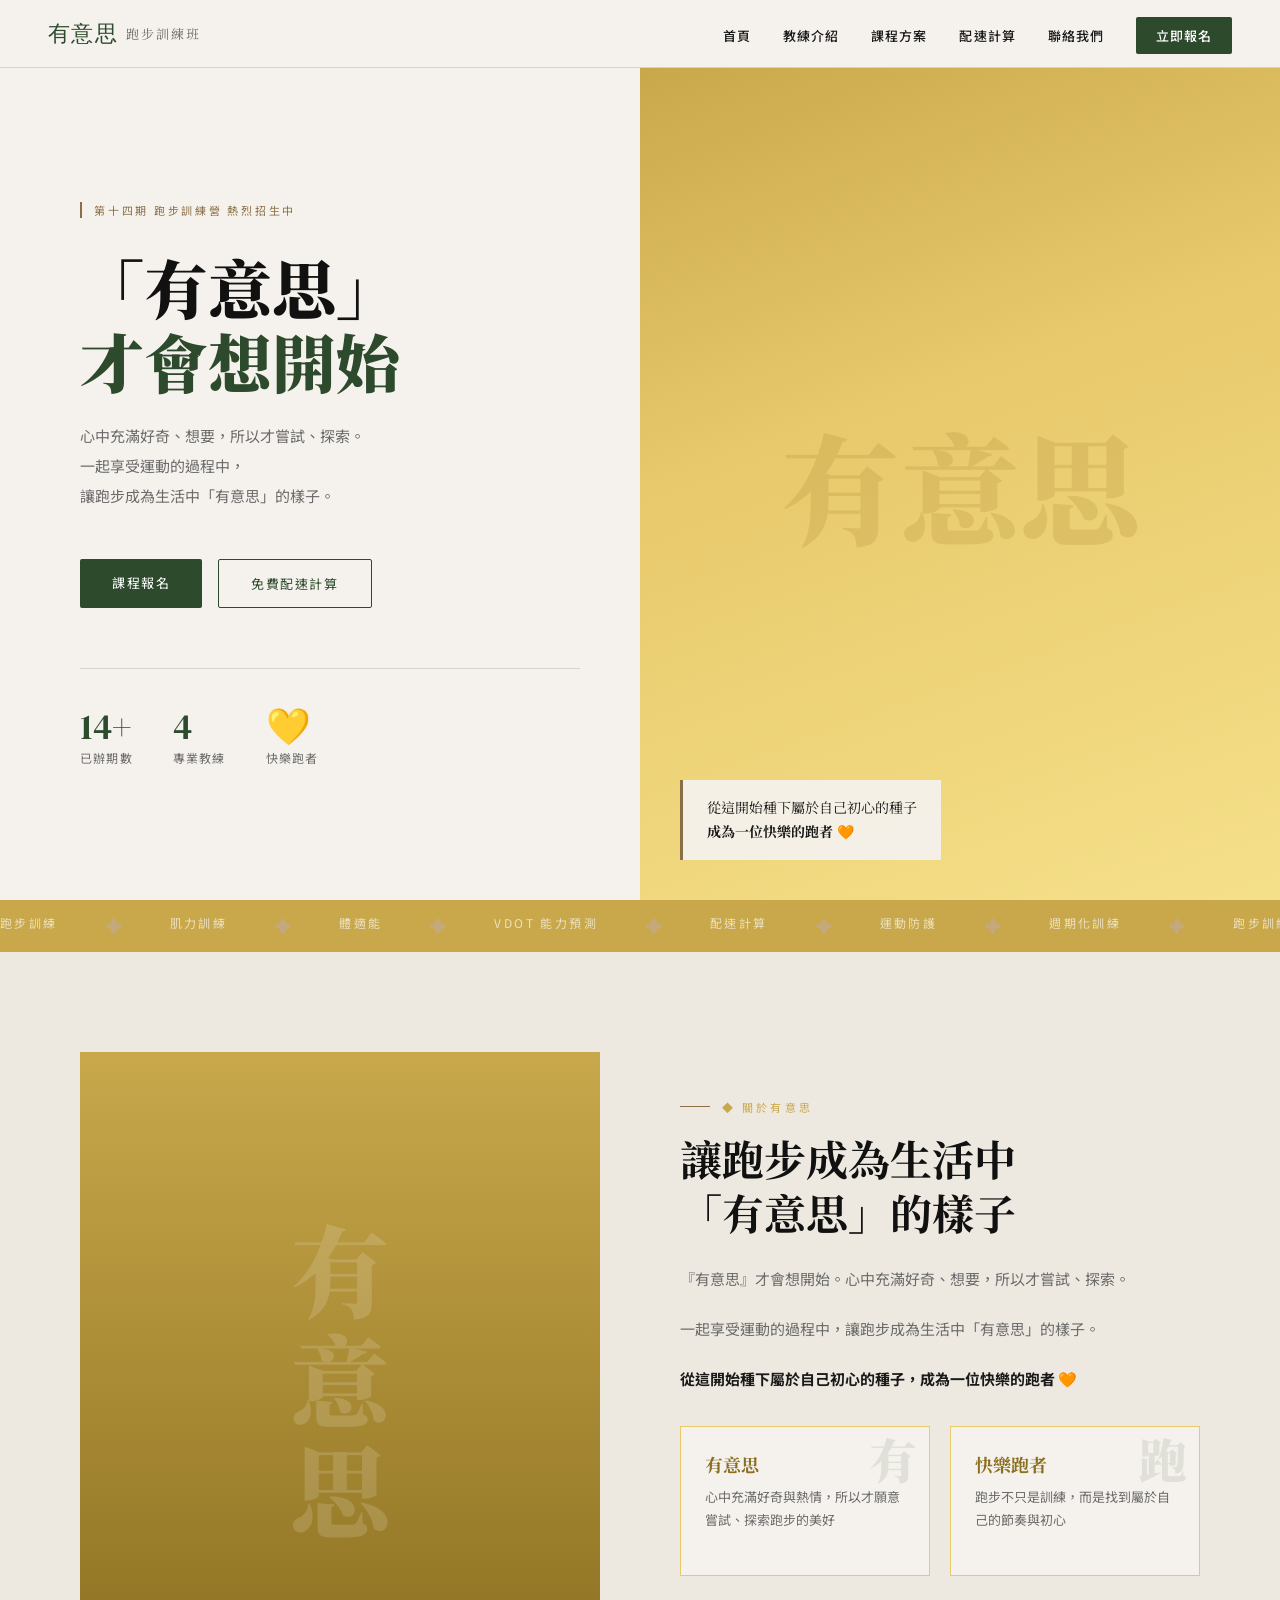
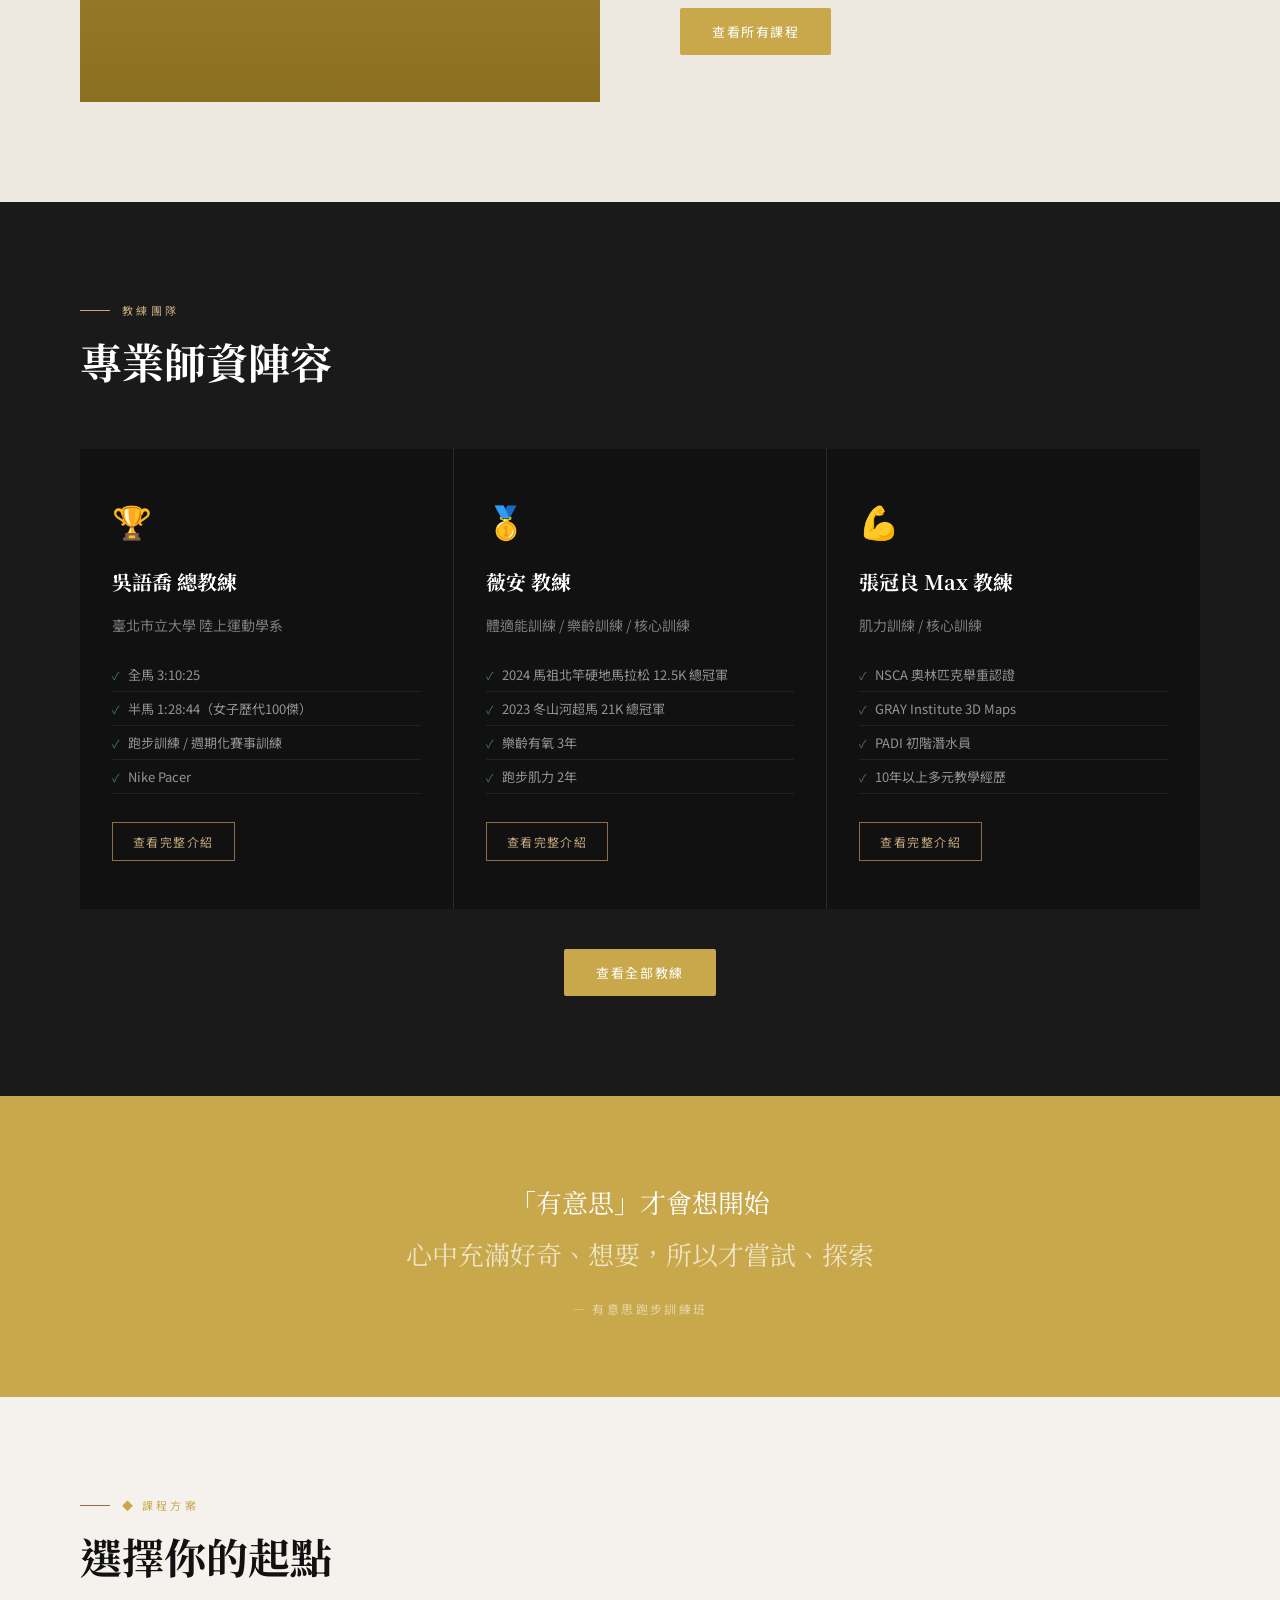
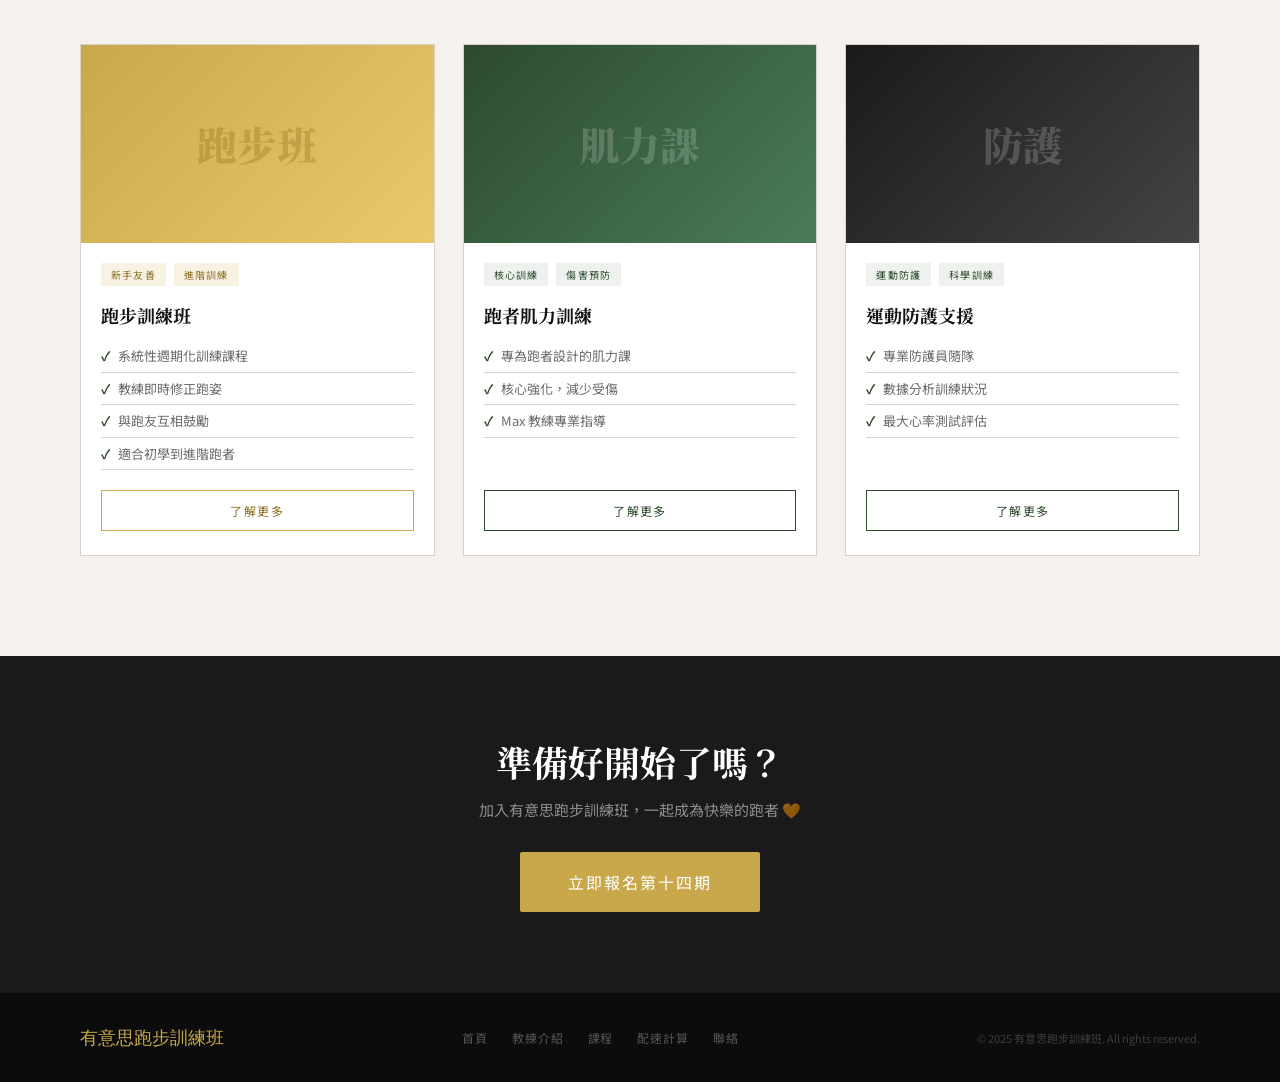
==== index.html @ 57fcccdc "Add files via upload" ====
<!DOCTYPE html>
<html lang="zh-TW">
<head>
<meta charset="UTF-8">
<meta name="viewport" content="width=device-width, initial-scale=1.0">
<title>首頁 - 有意思跑步訓練班</title>
<link rel="stylesheet" href="css/style.css">
<link href="https://fonts.googleapis.com/css2?family=Noto+Serif+TC:wght@400;700;900&family=Noto+Sans+TC:wght@300;400;500;700&family=DM+Serif+Display&display=swap" rel="stylesheet">
</head>
<body>

<nav id="navbar">
  <a href="index.html" class="nav-logo">有意思 <span>跑步訓練班</span></a>
  <button class="hamburger" id="hamburger">&#9776;</button>
  <ul class="nav-links" id="nav-links">
    <li><a href="index.html">首頁</a></li>
    <li><a href="coaches.html">教練介紹</a></li>
    <li><a href="courses.html">課程方案</a></li>
    <li><a href="calculator.html">配速計算</a></li>
    <li><a href="contact.html">聯絡我們</a></li>
    <li><a href="courses.html" class="nav-cta">立即報名</a></li>
  </ul>
</nav>

<!-- HERO -->
<section class="hero">
  <div class="hero-left">
    <div class="hero-tag">第十四期 跑步訓練營 熱烈招生中</div>
    <h1 class="hero-title">「有意思」<br><em>才會想開始</em></h1>
    <p class="hero-sub">
      心中充滿好奇、想要，所以才嘗試、探索。<br>
      一起享受運動的過程中，<br>
      讓跑步成為生活中「有意思」的樣子。
    </p>
    <div class="hero-btns">
      <a href="courses.html" class="btn-primary">課程報名</a>
      <a href="calculator.html" class="btn-secondary">免費配速計算</a>
    </div>
    <div class="hero-stats">
      <div class="stat">
        <div class="stat-num">14+</div>
        <div class="stat-label">已辦期數</div>
      </div>
      <div class="stat">
        <div class="stat-num">4</div>
        <div class="stat-label">專業教練</div>
      </div>
      <div class="stat">
        <div class="stat-num">💛</div>
        <div class="stat-label">快樂跑者</div>
      </div>
    </div>
  </div>
  <div class="hero-right">
    <div class="hero-visual" style="background:linear-gradient(160deg,#c8a84b 0%,#e8c96b 40%,#f5e08a 100%);">
      <div class="hero-kanji" style="color:rgba(139,100,20,0.15);">有意思</div>
      <div class="hero-badge">
        <p>從這開始種下屬於自己初心的種子<br><strong>成為一位快樂的跑者 🧡</strong></p>
      </div>
    </div>
  </div>
</section>

<!-- MARQUEE -->
<div class="marquee-wrap" style="background:#c8a84b;">
  <div class="marquee-track">
    <span>跑步訓練</span><strong>✦</strong>
    <span>肌力訓練</span><strong>✦</strong>
    <span>體適能</span><strong>✦</strong>
    <span>VDOT 能力預測</span><strong>✦</strong>
    <span>配速計算</span><strong>✦</strong>
    <span>運動防護</span><strong>✦</strong>
    <span>週期化訓練</span><strong>✦</strong>
    <span>跑步訓練</span><strong>✦</strong>
    <span>肌力訓練</span><strong>✦</strong>
    <span>體適能</span><strong>✦</strong>
    <span>VDOT 能力預測</span><strong>✦</strong>
    <span>配速計算</span><strong>✦</strong>
    <span>運動防護</span><strong>✦</strong>
    <span>週期化訓練</span><strong>✦</strong>
  </div>
</div>

<!-- ABOUT -->
<section class="about reveal" id="about">
  <div class="about-visual">
    <div class="about-img-box" style="background:linear-gradient(180deg,#c8a84b 0%,#8b6f20 100%);">
      <div class="big-char" style="color:rgba(255,255,255,0.15);">有<br>意<br>思</div>
    </div>
    <div class="about-img-accent" style="border-color:#c8a84b;"></div>
  </div>
  <div class="about-text">
    <div class="section-label" style="color:#c8a84b;">◆ 關於有意思</div>
    <h2 class="section-title">讓跑步成為生活中<br>「有意思」的樣子</h2>
    <p>『有意思』才會想開始。心中充滿好奇、想要，所以才嘗試、探索。</p>
    <p>一起享受運動的過程中，讓跑步成為生活中「有意思」的樣子。</p>
    <p><strong>從這開始種下屬於自己初心的種子，成為一位快樂的跑者 🧡</strong></p>
    <div class="philo-grid">
      <div class="philo-card" data-char="有" style="border-color:#e8c96b;">
        <h4 style="color:#8b6f20;">有意思</h4>
        <p>心中充滿好奇與熱情，所以才願意嘗試、探索跑步的美好</p>
      </div>
      <div class="philo-card" data-char="跑" style="border-color:#e8c96b;">
        <h4 style="color:#8b6f20;">快樂跑者</h4>
        <p>跑步不只是訓練，而是找到屬於自己的節奏與初心</p>
      </div>
    </div>
    <a href="courses.html" class="btn-primary" style="margin-top:32px;display:inline-block;background:#c8a84b;">查看所有課程</a>
  </div>
</section>

<!-- COACHES PREVIEW -->
<section class="features reveal" style="background:#1a1a1a;">
  <div class="section-label light">教練團隊</div>
  <h2 class="section-title light">專業師資陣容</h2>
  <div class="features-grid">
    <div class="feature-card">
      <div class="feature-icon">🏆</div>
      <h3>吳語喬 總教練</h3>
      <p>臺北市立大學 陸上運動學系</p>
      <ul>
        <li>全馬 3:10:25</li>
        <li>半馬 1:28:44（女子歷代100傑）</li>
        <li>跑步訓練 / 週期化賽事訓練</li>
        <li>Nike Pacer</li>
      </ul>
      <a href="coaches.html" class="feature-btn">查看完整介紹</a>
    </div>
    <div class="feature-card">
      <div class="feature-icon">🥇</div>
      <h3>薇安 教練</h3>
      <p>體適能訓練 / 樂齡訓練 / 核心訓練</p>
      <ul>
        <li>2024 馬祖北竿硬地馬拉松 12.5K 總冠軍</li>
        <li>2023 冬山河超馬 21K 總冠軍</li>
        <li>樂齡有氧 3年</li>
        <li>跑步肌力 2年</li>
      </ul>
      <a href="coaches.html" class="feature-btn">查看完整介紹</a>
    </div>
    <div class="feature-card">
      <div class="feature-icon">💪</div>
      <h3>張冠良 Max 教練</h3>
      <p>肌力訓練 / 核心訓練</p>
      <ul>
        <li>NSCA 奧林匹克舉重認證</li>
        <li>GRAY Institute 3D Maps</li>
        <li>PADI 初階潛水員</li>
        <li>10年以上多元教學經歷</li>
      </ul>
      <a href="coaches.html" class="feature-btn">查看完整介紹</a>
    </div>
  </div>
  <div style="text-align:center;margin-top:40px;">
    <a href="coaches.html" class="btn-primary" style="background:#c8a84b;">查看全部教練</a>
  </div>
</section>

<!-- QUOTE -->
<div class="quote-section reveal" style="background:#c8a84b;">
  <blockquote class="quote-text">
    「有意思」才會想開始<br>
    <em>心中充滿好奇、想要，所以才嘗試、探索</em>
  </blockquote>
  <div class="quote-author">— 有意思跑步訓練班</div>
</div>

<!-- COURSES PREVIEW -->
<section class="courses-preview reveal" id="courses">
  <div class="section-label" style="color:#c8a84b;">◆ 課程方案</div>
  <h2 class="section-title">選擇你的起點</h2>
  <div class="courses-grid">
    <div class="course-card">
      <div class="course-img-box" style="background:linear-gradient(135deg,#c8a84b,#e8c96b)">
        <span style="color:rgba(139,100,20,0.3);">跑步班</span>
      </div>
      <div class="course-tags">
        <span class="tag" style="color:#8b6f20;background:rgba(200,168,75,0.15);">新手友善</span>
        <span class="tag" style="color:#8b6f20;background:rgba(200,168,75,0.15);">進階訓練</span>
      </div>
      <div class="course-body">
        <h3>跑步訓練班</h3>
        <ul>
          <li><span>✓</span> 系統性週期化訓練課程</li>
          <li><span>✓</span> 教練即時修正跑姿</li>
          <li><span>✓</span> 與跑友互相鼓勵</li>
          <li><span>✓</span> 適合初學到進階跑者</li>
        </ul>
        <a href="courses.html" class="course-btn" style="color:#8b6f20;border-color:#c8a84b;">了解更多</a>
      </div>
    </div>
    <div class="course-card">
      <div class="course-img-box" style="background:linear-gradient(135deg,#2d4a2d,#4a7c59)">
        <span>肌力課</span>
      </div>
      <div class="course-tags">
        <span class="tag">核心訓練</span>
        <span class="tag">傷害預防</span>
      </div>
      <div class="course-body">
        <h3>跑者肌力訓練</h3>
        <ul>
          <li><span>✓</span> 專為跑者設計的肌力課</li>
          <li><span>✓</span> 核心強化，減少受傷</li>
          <li><span>✓</span> Max 教練專業指導</li>
        </ul>
        <a href="courses.html" class="course-btn">了解更多</a>
      </div>
    </div>
    <div class="course-card">
      <div class="course-img-box" style="background:linear-gradient(135deg,#1a1a1a,#444)">
        <span>防護</span>
      </div>
      <div class="course-tags">
        <span class="tag">運動防護</span>
        <span class="tag">科學訓練</span>
      </div>
      <div class="course-body">
        <h3>運動防護支援</h3>
        <ul>
          <li><span>✓</span> 專業防護員隨隊</li>
          <li><span>✓</span> 數據分析訓練狀況</li>
          <li><span>✓</span> 最大心率測試評估</li>
        </ul>
        <a href="courses.html" class="course-btn">了解更多</a>
      </div>
    </div>
  </div>
</section>

<!-- CTA BANNER -->
<section class="cta-banner reveal" style="background:#1a1a1a;">
  <h2>準備好開始了嗎？</h2>
  <p>加入有意思跑步訓練班，一起成為快樂的跑者 🧡</p>
  <a href="contact.html" class="btn-primary btn-large" style="background:#c8a84b;">立即報名第十四期</a>
</section>

<footer>
  <div class="footer-inner">
    <div class="footer-brand" style="color:#c8a84b;">有意思跑步訓練班</div>
    <div class="footer-links-group">
      <a href="index.html">首頁</a>
      <a href="coaches.html">教練介紹</a>
      <a href="courses.html">課程</a>
      <a href="calculator.html">配速計算</a>
      <a href="contact.html">聯絡</a>
    </div>
    <div class="footer-copy">© 2025 有意思跑步訓練班. All rights reserved.</div>
  </div>
</footer>

<script src="js/main.js"></script>
</body>
</html>
---- css/style.css ----
:root {
  --black: #111111;
  --off-white: #f5f2ed;
  --cream: #ede9e0;
  --earth: #8b6f47;
  --earth-light: #c4a97d;
  --forest: #2d4a2d;
  --forest-light: #4a7c59;
  --rust: #b85c38;
  --text: #1a1a1a;
  --muted: #6b6b6b;
  --border: #d8d2c8;
}

* { margin: 0; padding: 0; box-sizing: border-box; }
html { scroll-behavior: smooth; }
body { font-family: 'Noto Sans TC', sans-serif; background: var(--off-white); color: var(--text); overflow-x: hidden; }
img { max-width: 100%; display: block; }

/* ── NAV ── */
nav {
  position: fixed; top: 0; left: 0; right: 0; z-index: 100;
  display: flex; align-items: center; justify-content: space-between;
  padding: 0 48px; height: 68px;
  background: rgba(245,242,237,0.96);
  backdrop-filter: blur(12px);
  border-bottom: 1px solid var(--border);
  transition: box-shadow .3s;
}
nav.scrolled { box-shadow: 0 2px 20px rgba(0,0,0,0.08); }
.nav-logo {
  font-family: 'DM Serif Display', serif;
  font-size: 22px; letter-spacing: 0.06em;
  color: var(--forest); text-decoration: none;
  display: flex; align-items: center; gap: 8px;
}
.nav-logo span {
  font-family: 'Noto Serif TC', serif;
  font-size: 13px; color: var(--muted);
  font-weight: 400; letter-spacing: 0.15em;
}
.nav-links { display: flex; align-items: center; gap: 32px; list-style: none; }
.nav-links a { font-size: 13px; letter-spacing: 0.08em; color: var(--text); text-decoration: none; transition: color .2s; font-weight: 500; }
.nav-links a:hover { color: var(--forest); }
.nav-cta { background: var(--forest) !important; color: #fff !important; padding: 9px 20px; border-radius: 2px; }
.nav-cta:hover { background: var(--forest-light) !important; }
.hamburger { display: none; background: none; border: none; font-size: 24px; cursor: pointer; color: var(--text); }

/* ── HERO ── */
.hero {
  min-height: 100vh;
  display: grid; grid-template-columns: 1fr 1fr;
  padding-top: 68px;
}
.hero-left {
  display: flex; flex-direction: column; justify-content: center;
  padding: 80px 60px 80px 80px;
}
.hero-tag {
  display: inline-block;
  font-size: 11px; letter-spacing: 0.25em; color: var(--earth);
  text-transform: uppercase;
  border-left: 2px solid var(--earth); padding-left: 12px;
  margin-bottom: 32px;
  animation: fadeUp .8s ease both;
}
.hero-title {
  font-family: 'Noto Serif TC', serif;
  font-size: clamp(40px, 5vw, 68px);
  font-weight: 900; line-height: 1.15; color: var(--black);
  margin-bottom: 24px;
  animation: fadeUp .8s .1s ease both;
}
.hero-title em { font-style: normal; color: var(--forest); }
.hero-sub {
  font-size: 15px; line-height: 2; color: var(--muted);
  max-width: 400px; margin-bottom: 48px;
  animation: fadeUp .8s .2s ease both;
}
.hero-btns { display: flex; gap: 16px; animation: fadeUp .8s .3s ease both; }
.hero-stats {
  display: flex; gap: 40px;
  margin-top: 60px; padding-top: 40px;
  border-top: 1px solid var(--border);
  animation: fadeUp .8s .4s ease both;
}
.stat-num { font-family: 'DM Serif Display', serif; font-size: 36px; color: var(--forest); line-height: 1; }
.stat-label { font-size: 12px; color: var(--muted); letter-spacing: 0.1em; margin-top: 4px; }
.hero-right { position: relative; overflow: hidden; animation: fadeIn 1s .2s ease both; }
.hero-visual {
  width: 100%; height: 100%;
  background: linear-gradient(160deg, #2d4a2d 0%, #4a7c59 40%, #8b6f47 100%);
  display: flex; align-items: center; justify-content: center;
  position: relative;
}
.hero-kanji {
  font-family: 'Noto Serif TC', serif;
  font-size: 120px; color: rgba(255,255,255,0.1);
  font-weight: 900; text-align: center; user-select: none;
}
.hero-badge {
  position: absolute; bottom: 40px; left: 40px;
  background: rgba(245,242,237,0.95); backdrop-filter: blur(8px);
  padding: 16px 24px; border-left: 3px solid var(--earth);
}
.hero-badge p { font-family: 'Noto Serif TC', serif; font-size: 14px; line-height: 1.7; }

/* ── MARQUEE ── */
.marquee-wrap { overflow: hidden; background: var(--forest); padding: 14px 0; }
.marquee-track {
  display: flex; gap: 48px; width: max-content;
  animation: marquee 22s linear infinite;
}
.marquee-track span { font-size: 12px; letter-spacing: 0.2em; color: rgba(255,255,255,0.65); text-transform: uppercase; }
.marquee-track strong { color: var(--earth-light); }

/* ── BUTTONS ── */
.btn-primary {
  background: var(--forest); color: #fff;
  padding: 14px 32px; font-size: 13px; letter-spacing: 0.12em;
  border: none; cursor: pointer; text-decoration: none;
  display: inline-block; transition: all .3s; border-radius: 2px;
  font-family: 'Noto Sans TC', sans-serif;
}
.btn-primary:hover { background: var(--forest-light); transform: translateY(-2px); }
.btn-secondary {
  background: transparent; color: var(--forest);
  padding: 14px 32px; font-size: 13px; letter-spacing: 0.12em;
  border: 1.5px solid var(--forest); cursor: pointer;
  text-decoration: none; display: inline-block; transition: all .3s; border-radius: 2px;
}
.btn-secondary:hover { background: var(--forest); color: #fff; transform: translateY(-2px); }
.btn-large { padding: 18px 48px; font-size: 16px; }

/* ── SECTION COMMON ── */
.section-label {
  font-size: 11px; letter-spacing: 0.3em; color: var(--earth);
  text-transform: uppercase; display: flex; align-items: center; gap: 12px;
  margin-bottom: 16px;
}
.section-label::before { content: ''; display: block; width: 30px; height: 1px; background: var(--earth); }
.section-label.light { color: var(--earth-light); }
.section-label.light::before { background: var(--earth-light); }
.section-title { font-family: 'Noto Serif TC', serif; font-size: clamp(26px, 3.5vw, 42px); font-weight: 700; line-height: 1.3; color: var(--black); margin-bottom: 24px; }
.section-title.light { color: #fff; }

/* ── ABOUT ── */
.about {
  display: grid; grid-template-columns: 1fr 1fr;
  gap: 80px; align-items: center;
  padding: 100px 80px; background: var(--cream);
}
.about-img-box {
  width: 100%; aspect-ratio: 4/5;
  background: linear-gradient(180deg, #4a7c59 0%, #2d4a2d 100%);
  display: flex; align-items: center; justify-content: center;
}
.big-char {
  font-family: 'Noto Serif TC', serif;
  font-size: 100px; font-weight: 900;
  color: rgba(255,255,255,0.12); text-align: center; line-height: 1.1;
}
.about-visual { position: relative; }
.about-img-accent {
  position: absolute; top: -20px; right: -20px;
  width: 100px; height: 100px;
  border: 2px solid var(--earth-light); z-index: -1;
}
.about-text p { font-size: 15px; line-height: 2; color: var(--muted); margin-bottom: 20px; }
.about-text strong { color: var(--text); }
.philo-grid { display: grid; grid-template-columns: 1fr 1fr; gap: 20px; margin-top: 32px; }
.philo-card {
  padding: 24px; border: 1px solid var(--border);
  background: var(--off-white); position: relative;
}
.philo-card::before {
  content: attr(data-char);
  font-family: 'Noto Serif TC', serif;
  font-size: 48px; font-weight: 900; color: var(--forest);
  opacity: 0.1; position: absolute; top: 8px; right: 12px; line-height: 1;
}
.philo-card h4 { font-family: 'Noto Serif TC', serif; font-size: 18px; color: var(--forest); margin-bottom: 8px; }
.philo-card p { font-size: 13px; color: var(--muted); line-height: 1.8; }

/* ── FEATURES ── */
.features { background: var(--black); padding: 100px 80px; }
.features-grid { display: grid; grid-template-columns: repeat(3,1fr); gap: 1px; margin-top: 60px; background: #2a2a2a; }
.feature-card { background: var(--black); padding: 48px 32px; transition: background .3s; }
.feature-card:hover { background: #161616; }
.feature-icon { font-size: 32px; margin-bottom: 24px; }
.feature-card h3 { font-family: 'Noto Serif TC', serif; font-size: 20px; color: #fff; margin-bottom: 16px; }
.feature-card p { font-size: 14px; line-height: 1.9; color: rgba(255,255,255,0.45); margin-bottom: 20px; }
.feature-card ul { list-style: none; }
.feature-card ul li {
  font-size: 13px; color: rgba(255,255,255,0.55);
  padding: 7px 0; border-bottom: 1px solid #222;
  display: flex; align-items: center; gap: 8px;
}
.feature-card ul li::before { content: '✓'; color: var(--forest-light); font-size: 11px; }
.feature-btn {
  display: inline-block; margin-top: 28px;
  padding: 10px 20px; font-size: 12px; letter-spacing: 0.12em;
  color: var(--earth-light); border: 1px solid var(--earth);
  text-decoration: none; transition: all .3s;
}
.feature-btn:hover { background: var(--earth); color: #fff; }

/* ── QUOTE ── */
.quote-section { background: var(--earth); padding: 80px; text-align: center; }
.quote-text {
  font-family: 'Noto Serif TC', serif; font-size: clamp(18px, 2.5vw, 26px);
  color: #fff; line-height: 2; font-weight: 400;
  max-width: 680px; margin: 0 auto 20px; font-style: normal;
}
.quote-text em { font-style: normal; color: rgba(255,255,255,0.7); }
.quote-author { font-size: 12px; letter-spacing: 0.2em; color: rgba(255,255,255,0.55); text-transform: uppercase; }

/* ── COURSES PREVIEW ── */
.courses-preview { padding: 100px 80px; background: var(--off-white); }
.courses-grid { display: grid; grid-template-columns: repeat(3,1fr); gap: 28px; margin-top: 60px; }
.course-card {
  background: #fff; border: 1px solid var(--border);
  display: flex; flex-direction: column;
  transition: transform .3s, box-shadow .3s;
}
.course-card:hover { transform: translateY(-8px); box-shadow: 0 20px 40px rgba(0,0,0,0.08); }
.course-img-box {
  width: 100%; aspect-ratio: 16/9;
  display: flex; align-items: center; justify-content: center;
}
.course-img-box span { font-family: 'Noto Serif TC', serif; font-size: 40px; color: rgba(255,255,255,0.18); font-weight: 900; }
.course-tags { display: flex; flex-wrap: wrap; gap: 8px; padding: 20px 20px 0; }
.tag {
  font-size: 10px; letter-spacing: 0.12em;
  color: var(--forest); background: rgba(45,74,45,0.08);
  padding: 4px 10px; border-radius: 1px; text-transform: uppercase;
}
.course-body { padding: 16px 20px 24px; flex: 1; display: flex; flex-direction: column; }
.course-body h3 { font-family: 'Noto Serif TC', serif; font-size: 18px; color: var(--black); margin-bottom: 12px; }
.course-body ul { list-style: none; flex: 1; }
.course-body ul li {
  font-size: 13px; color: var(--muted);
  padding: 6px 0; border-bottom: 1px solid var(--border);
  display: flex; gap: 8px; line-height: 1.5;
}
.course-body ul li span { color: var(--forest); font-weight: 700; flex-shrink: 0; }
.course-btn {
  display: inline-block; margin-top: 20px;
  padding: 11px 20px; font-size: 12px; letter-spacing: 0.12em;
  color: var(--forest); border: 1.5px solid var(--forest);
  text-decoration: none; text-align: center; transition: all .3s;
}
.course-btn:hover { background: var(--forest); color: #fff; }

/* ── CTA BANNER ── */
.cta-banner {
  background: var(--black); padding: 80px;
  text-align: center;
}
.cta-banner h2 { font-family: 'Noto Serif TC', serif; font-size: clamp(24px, 3vw, 36px); color: #fff; margin-bottom: 12px; }
.cta-banner p { font-size: 15px; color: rgba(255,255,255,0.5); margin-bottom: 32px; }

/* ── PAGE HEADER ── */
.page-header {
  padding: 120px 80px 60px;
  background: var(--black); text-align: center;
}
.page-title {
  font-family: 'Noto Serif TC', serif;
  font-size: clamp(32px, 5vw, 56px);
  font-weight: 900; color: #fff; margin-bottom: 16px;
}
.page-sub { font-size: 15px; color: rgba(255,255,255,0.5); }

/* ── COURSE DETAIL ── */
.course-detail { padding: 80px; display: flex; flex-direction: column; gap: 80px; }
.course-detail-card { display: grid; grid-template-columns: 380px 1fr; gap: 60px; align-items: center; }
.course-detail-card.reverse { direction: rtl; }
.course-detail-card.reverse > * { direction: ltr; }
.cdc-visual {
  position: relative; aspect-ratio: 3/4;
  display: flex; align-items: center; justify-content: center; border-radius: 2px;
}
.cdc-icon { font-size: 64px; }
.cdc-label {
  position: absolute; top: 20px; right: 20px;
  background: var(--earth); color: #fff;
  font-size: 11px; letter-spacing: 0.15em; padding: 5px 12px;
  text-transform: uppercase;
}
.free-label { background: var(--forest-light) !important; }
.cdc-tags { display: flex; flex-wrap: wrap; gap: 8px; margin-bottom: 16px; }
.cdc-body h2 { font-family: 'Noto Serif TC', serif; font-size: 32px; font-weight: 700; margin-bottom: 16px; }
.cdc-desc { font-size: 15px; line-height: 1.9; color: var(--muted); margin-bottom: 28px; }
.cdc-features { display: flex; flex-direction: column; gap: 12px; margin-bottom: 32px; }
.cdc-feature { display: flex; gap: 10px; font-size: 14px; color: var(--text); align-items: flex-start; line-height: 1.5; }

/* ── FAQ ── */
.faq { padding: 80px; background: var(--cream); }
.faq-list { max-width: 720px; margin-top: 40px; }
.faq-item { border-bottom: 1px solid var(--border); }
.faq-q {
  width: 100%; text-align: left; background: none; border: none;
  padding: 20px 0; font-size: 15px; font-weight: 600;
  cursor: pointer; color: var(--text);
  display: flex; justify-content: space-between; align-items: center;
  font-family: 'Noto Sans TC', sans-serif;
  transition: color .2s;
}
.faq-q:hover { color: var(--forest); }
.faq-q span { font-size: 20px; color: var(--earth); transition: transform .3s; }
.faq-q.open span { transform: rotate(45deg); }
.faq-a { font-size: 14px; line-height: 1.9; color: var(--muted); padding-bottom: 20px; display: none; }
.faq-a.open { display: block; }

/* ── CALCULATOR ── */
.calc-section { padding: 60px 80px; display: flex; flex-direction: column; gap: 48px; }
.calc-card { background: #fff; border: 1px solid var(--border); padding: 48px; }
.calc-title { font-family: 'Noto Serif TC', serif; font-size: 24px; font-weight: 700; margin-bottom: 8px; }
.calc-sub { font-size: 14px; color: var(--muted); margin-bottom: 32px; }
.calc-form { display: flex; flex-direction: column; gap: 24px; }
.form-row { display: flex; flex-direction: column; gap: 8px; }
.form-row label { font-size: 13px; font-weight: 600; letter-spacing: 0.08em; color: var(--text); }
.distance-btns { display: flex; gap: 8px; flex-wrap: wrap; }
.dist-btn {
  padding: 10px 20px; font-size: 13px; letter-spacing: 0.08em;
  border: 1.5px solid var(--border); background: none; cursor: pointer;
  transition: all .2s; border-radius: 2px; font-family: 'Noto Sans TC', sans-serif;
}
.dist-btn.active { background: var(--forest); color: #fff; border-color: var(--forest); }
.dist-btn:hover:not(.active) { border-color: var(--forest); color: var(--forest); }
.time-inputs { display: flex; gap: 12px; align-items: center; }
.time-input-wrap { display: flex; align-items: center; gap: 6px; }
.time-input-wrap input {
  width: 72px; padding: 12px; font-size: 16px; text-align: center;
  border: 1.5px solid var(--border); background: var(--off-white);
  border-radius: 2px; font-family: 'Noto Sans TC', sans-serif;
}
.time-input-wrap input:focus { outline: none; border-color: var(--forest); }
.time-input-wrap span { font-size: 13px; color: var(--muted); }
.calc-btn { align-self: flex-start; padding: 14px 40px; font-size: 14px; }
.calc-result { margin-top: 40px; padding-top: 40px; border-top: 1px solid var(--border); }
.result-header { display: flex; gap: 48px; }
.result-label { font-size: 11px; letter-spacing: 0.2em; color: var(--muted); text-transform: uppercase; margin-bottom: 6px; }
.result-num { font-family: 'DM Serif Display', serif; font-size: 48px; color: var(--forest); line-height: 1; }
.equiv-grid { display: grid; grid-template-columns: repeat(3,1fr); gap: 1px; background: var(--border); }
.equiv-item { background: var(--off-white); padding: 20px; }
.equiv-dist { font-size: 12px; letter-spacing: 0.1em; color: var(--muted); margin-bottom: 4px; }
.equiv-time { font-family: 'DM Serif Display', serif; font-size: 24px; color: var(--black); }
.equiv-pace { font-size: 12px; color: var(--muted); margin-top: 4px; }
.training-zones { display: flex; flex-direction: column; gap: 1px; }
.zone-item { background: var(--off-white); padding: 16px 20px; display: grid; grid-template-columns: 140px 1fr 1fr; align-items: center; gap: 16px; }
.zone-name { font-weight: 600; font-size: 14px; }
.zone-pace { font-family: 'DM Serif Display', serif; font-size: 18px; color: var(--forest); }
.zone-desc { font-size: 13px; color: var(--muted); }
.tab-btns { display: flex; gap: 0; margin-bottom: 32px; border: 1.5px solid var(--border); border-radius: 2px; overflow: hidden; }
.tab-btn { flex: 1; padding: 12px; font-size: 13px; letter-spacing: 0.08em; border: none; background: none; cursor: pointer; transition: all .2s; font-family: 'Noto Sans TC', sans-serif; }
.tab-btn.active { background: var(--forest); color: #fff; }
.tab-content { display: flex; flex-direction: column; gap: 20px; }
.simple-result { margin-top: 16px; padding: 20px; background: var(--cream); font-size: 16px; }
.simple-result strong { font-family: 'DM Serif Display', serif; font-size: 28px; color: var(--forest); margin-left: 8px; }

/* ── CONTACT ── */
.contact-section { display: grid; grid-template-columns: 1fr 1fr; gap: 80px; padding: 80px; }
.contact-items { display: flex; flex-direction: column; gap: 16px; margin-top: 32px; }
.contact-item { display: flex; align-items: center; gap: 16px; padding: 20px; border: 1px solid var(--border); transition: border-color .3s; }
.contact-item:hover { border-color: var(--earth); }
.ci-icon { font-size: 24px; }
.ci-label { font-size: 10px; letter-spacing: 0.2em; color: var(--muted); text-transform: uppercase; margin-bottom: 4px; }
.ci-value { font-size: 15px; color: var(--text); text-decoration: none; transition: color .2s; }
.ci-value:hover { color: var(--forest); }
.social-links { display: flex; flex-direction: column; gap: 12px; }
.social-link { display: flex; align-items: center; gap: 16px; padding: 16px 20px; border: 1px solid var(--border); text-decoration: none; transition: all .3s; }
.social-link:hover { border-color: var(--earth); background: rgba(139,111,71,0.04); }
.si-icon { font-size: 24px; }
.si-name { font-size: 14px; color: var(--text); font-weight: 500; }
.si-handle { font-size: 12px; color: var(--muted); margin-top: 2px; }
.contact-form { display: flex; flex-direction: column; gap: 20px; }
.form-group { display: flex; flex-direction: column; gap: 6px; }
.form-group label { font-size: 13px; font-weight: 600; letter-spacing: 0.06em; }
.form-group input, .form-group select, .form-group textarea {
  padding: 13px 16px; border: 1.5px solid var(--border);
  background: var(--cream); font-size: 14px;
  border-radius: 2px; transition: border-color .2s;
  font-family: 'Noto Sans TC', sans-serif;
}
.form-group input:focus, .form-group select:focus, .form-group textarea:focus {
  outline: none; border-color: var(--forest);
}
.form-group textarea { resize: vertical; }
.form-success {
  padding: 24px; background: rgba(45,74,45,0.08);
  border: 1px solid var(--forest-light);
  font-size: 16px; color: var(--forest); border-radius: 2px;
}

/* ── FOOTER ── */
footer { background: #0c0c0c; padding: 32px 80px; border-top: 1px solid #1a1a1a; }
.footer-inner { display: flex; align-items: center; justify-content: space-between; }
.footer-brand { font-family: 'DM Serif Display', serif; font-size: 18px; color: var(--forest-light); }
.footer-links-group { display: flex; gap: 24px; }
.footer-links-group a { font-size: 12px; color: rgba(255,255,255,0.3); text-decoration: none; letter-spacing: 0.08em; transition: color .2s; }
.footer-links-group a:hover { color: rgba(255,255,255,0.7); }
.footer-copy { font-size: 11px; color: rgba(255,255,255,0.2); }

/* ── UTILS ── */
.hidden { display: none !important; }
.reveal { opacity: 0; transform: translateY(28px); transition: opacity .8s ease, transform .8s ease; }
.reveal.visible { opacity: 1; transform: none; }

/* ── ANIMATIONS ── */
@keyframes fadeUp { from { opacity:0; transform:translateY(24px); } to { opacity:1; transform:none; } }
@keyframes fadeIn { from { opacity:0; } to { opacity:1; } }
@keyframes marquee { from { transform:translateX(0); } to { transform:translateX(-50%); } }

/* ── MOBILE ── */
@media (max-width: 1024px) {
  nav { padding: 0 24px; }
  .hamburger { display: block; }
  .nav-links {
    display: none; flex-direction: column;
    position: absolute; top: 68px; left: 0; right: 0;
    background: var(--off-white); border-bottom: 1px solid var(--border);
    padding: 20px 24px; gap: 0;
  }
  .nav-links.open { display: flex; }
  .nav-links li { border-bottom: 1px solid var(--border); }
  .nav-links a { display: block; padding: 14px 0; }
  .nav-cta { margin: 12px 0; display: block; text-align: center; }
  .hero { grid-template-columns: 1fr; }
  .hero-right { display: none; }
  .hero-left { padding: 60px 24px; }
  .about { grid-template-columns: 1fr; padding: 60px 24px; gap: 40px; }
  .about-img-box { display: none; }
  .features { padding: 60px 24px; }
  .features-grid { grid-template-columns: 1fr; }
  .courses-preview { padding: 60px 24px; }
  .courses-grid { grid-template-columns: 1fr; }
  .quote-section { padding: 60px 24px; }
  .cta-banner { padding: 60px 24px; }
  .page-header { padding: 100px 24px 48px; }
  .course-detail { padding: 40px 24px; gap: 48px; }
  .course-detail-card { grid-template-columns: 1fr; }
  .course-detail-card.reverse { direction: ltr; }
  .cdc-visual { display: none; }
  .faq { padding: 60px 24px; }
  .calc-section { padding: 40px 24px; }
  .calc-card { padding: 32px 24px; }
  .equiv-grid { grid-template-columns: repeat(2,1fr); }
  .zone-item { grid-template-columns: 1fr; gap: 4px; }
  .contact-section { grid-template-columns: 1fr; padding: 40px 24px; gap: 48px; }
  footer { padding: 24px; }
  .footer-inner { flex-direction: column; gap: 16px; text-align: center; }
  .footer-links-group { flex-wrap: wrap; justify-content: center; }
  .philo-grid { grid-template-columns: 1fr; }
  .hero-stats { flex-wrap: wrap; gap: 24px; }
}
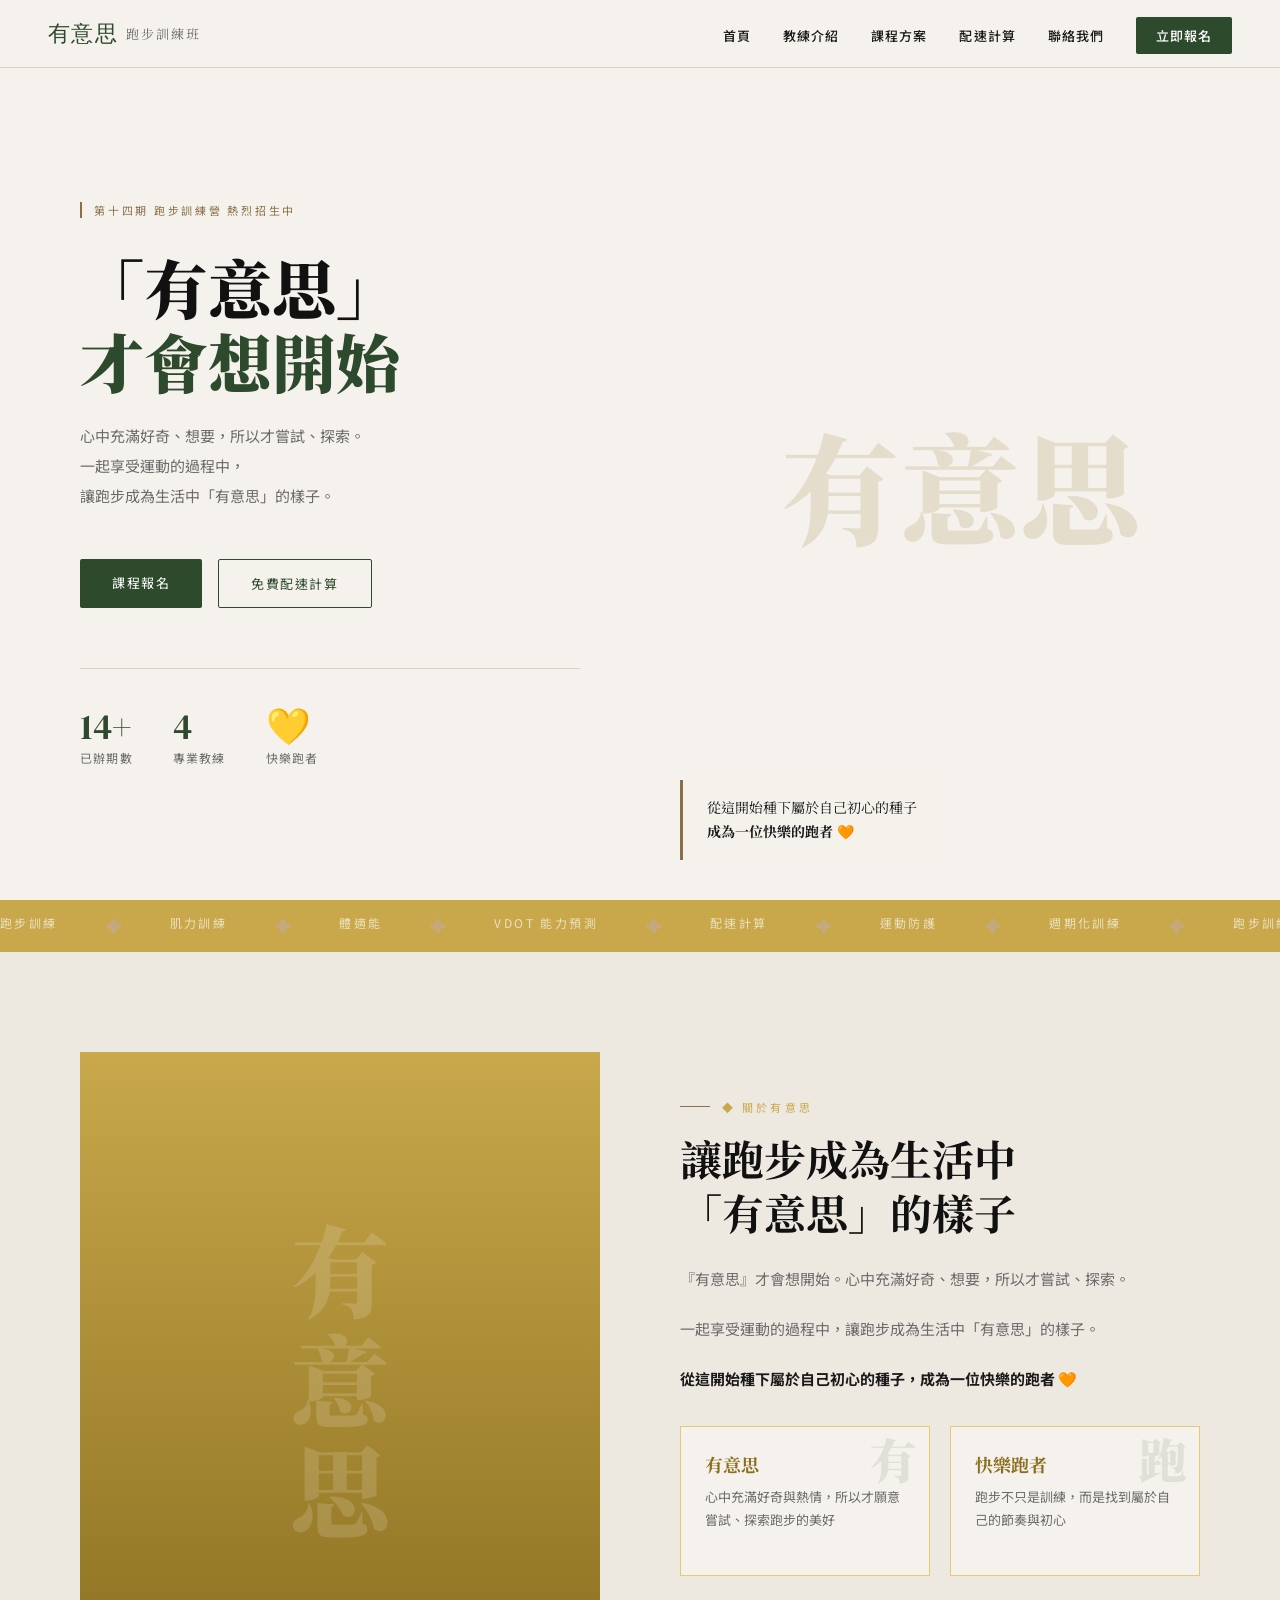
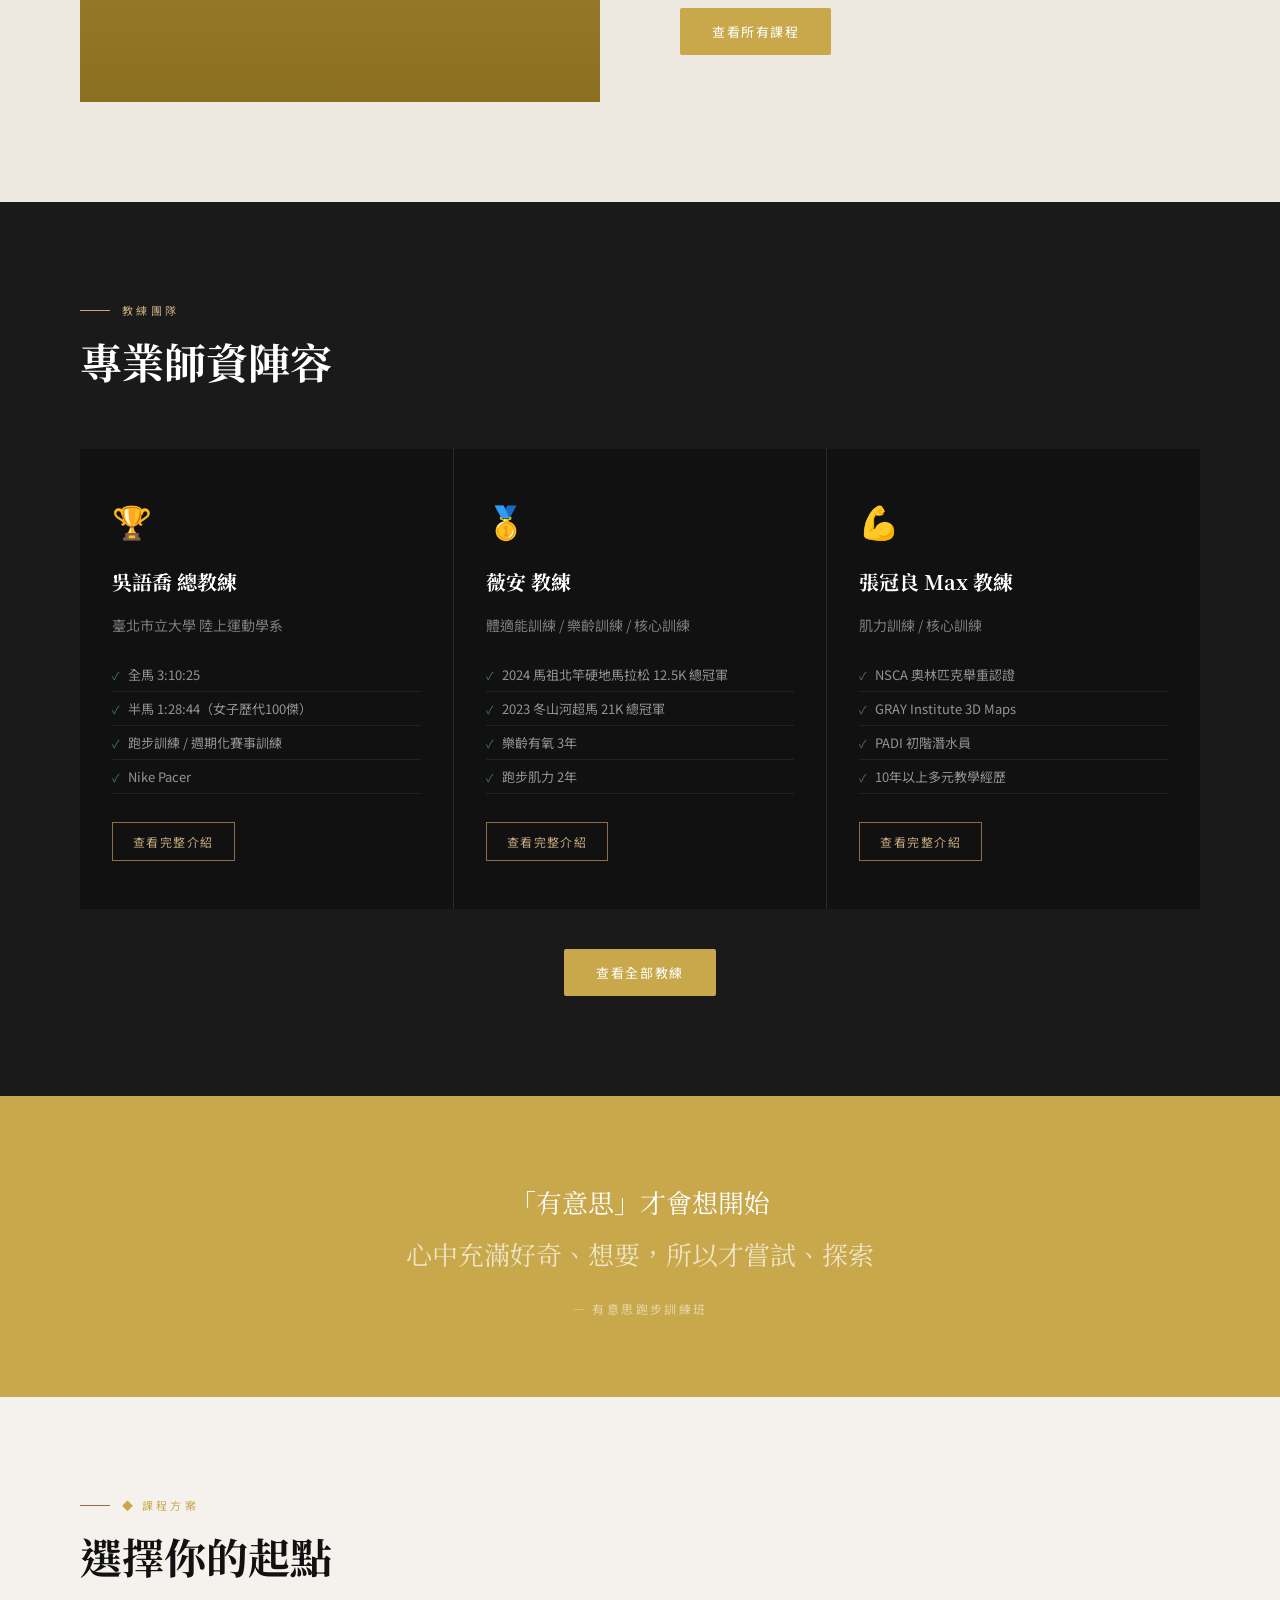
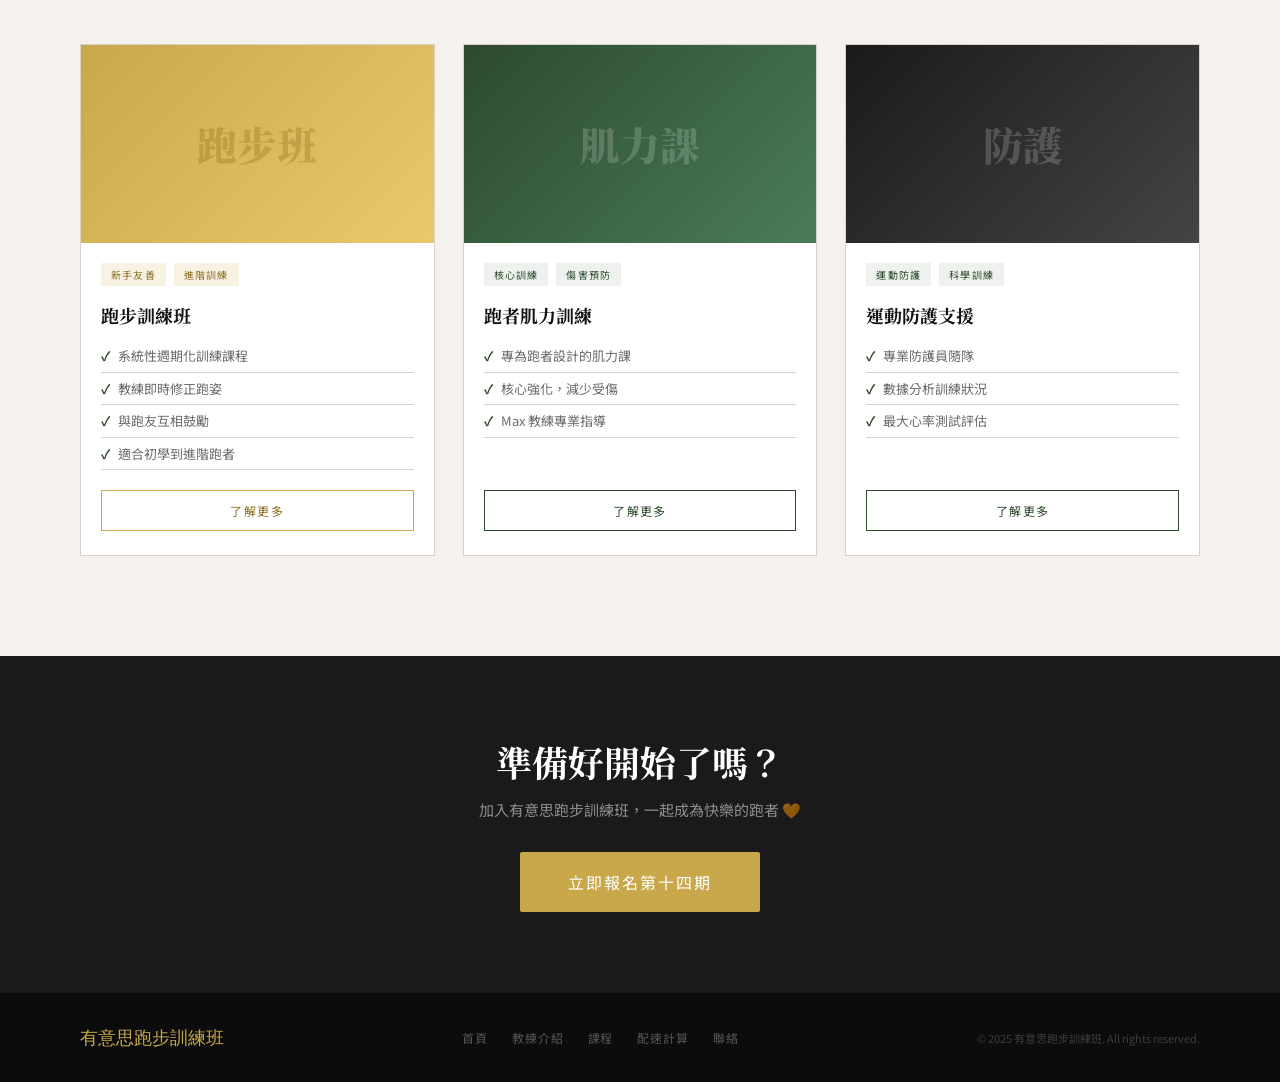
==== commit cc862c67: "Add files via upload" ====
--- a/index.html
+++ b/index.html
@@ -52,7 +52,7 @@
     </div>
   </div>
   <div class="hero-right">
-    <div class="hero-visual" style="background:linear-gradient(160deg,#c8a84b 0%,#e8c96b 40%,#f5e08a 100%);">
+    <div class="hero-visual" style="background:linear-gradient(160deg,#c8a84b 0%,#e8c96b 40%,#f5e08a 100%); background-image:url(images/hero-group.jpg); background-size:cover; background-position:center;">
       <div class="hero-kanji" style="color:rgba(139,100,20,0.15);">有意思</div>
       <div class="hero-badge">
         <p>從這開始種下屬於自己初心的種子<br><strong>成為一位快樂的跑者 🧡</strong></p>
--- a/css/style.css
+++ b/css/style.css
@@ -455,3 +455,18 @@
   .philo-grid { grid-template-columns: 1fr; }
   .hero-stats { flex-wrap: wrap; gap: 24px; }
 }
+
+/* ── Heart Rate Zones ── */
+.hr-zone-item {
+  display: grid; grid-template-columns: 6px 1fr auto;
+  gap: 16px; align-items: center;
+  padding: 16px; background: var(--off-white);
+  margin-bottom: 4px;
+}
+.hz-color { width: 6px; height: 100%; min-height: 60px; border-radius: 3px; }
+.hz-name { font-size: 13px; font-weight: 700; color: var(--text); margin-bottom: 2px; }
+.hz-label { font-weight: 400; color: var(--muted); }
+.hz-bpm { font-family: 'DM Serif Display', serif; font-size: 22px; color: var(--black); }
+.hz-bpm span { font-family: 'Noto Sans TC', sans-serif; font-size: 12px; color: var(--muted); }
+.hz-desc { font-size: 12px; color: var(--muted); margin-top: 4px; }
+.hz-pct { font-size: 13px; color: var(--muted); white-space: nowrap; }
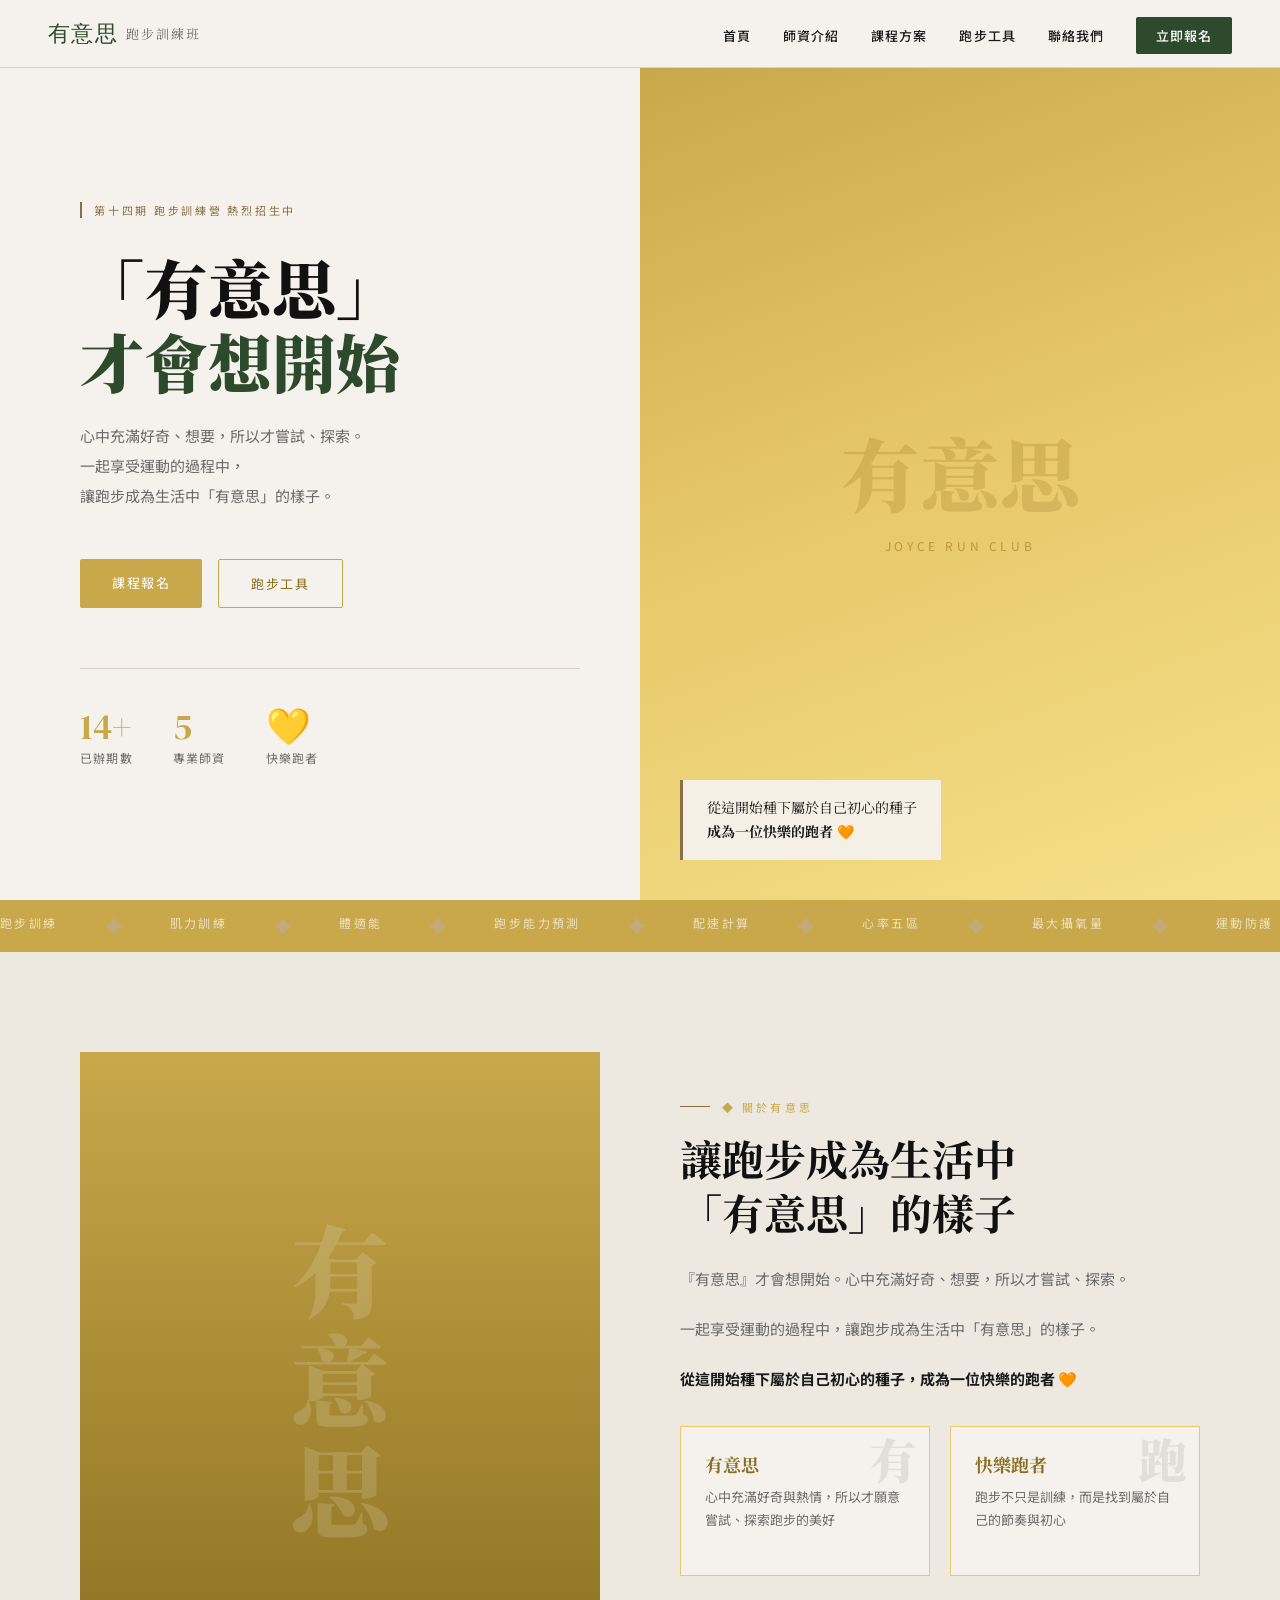
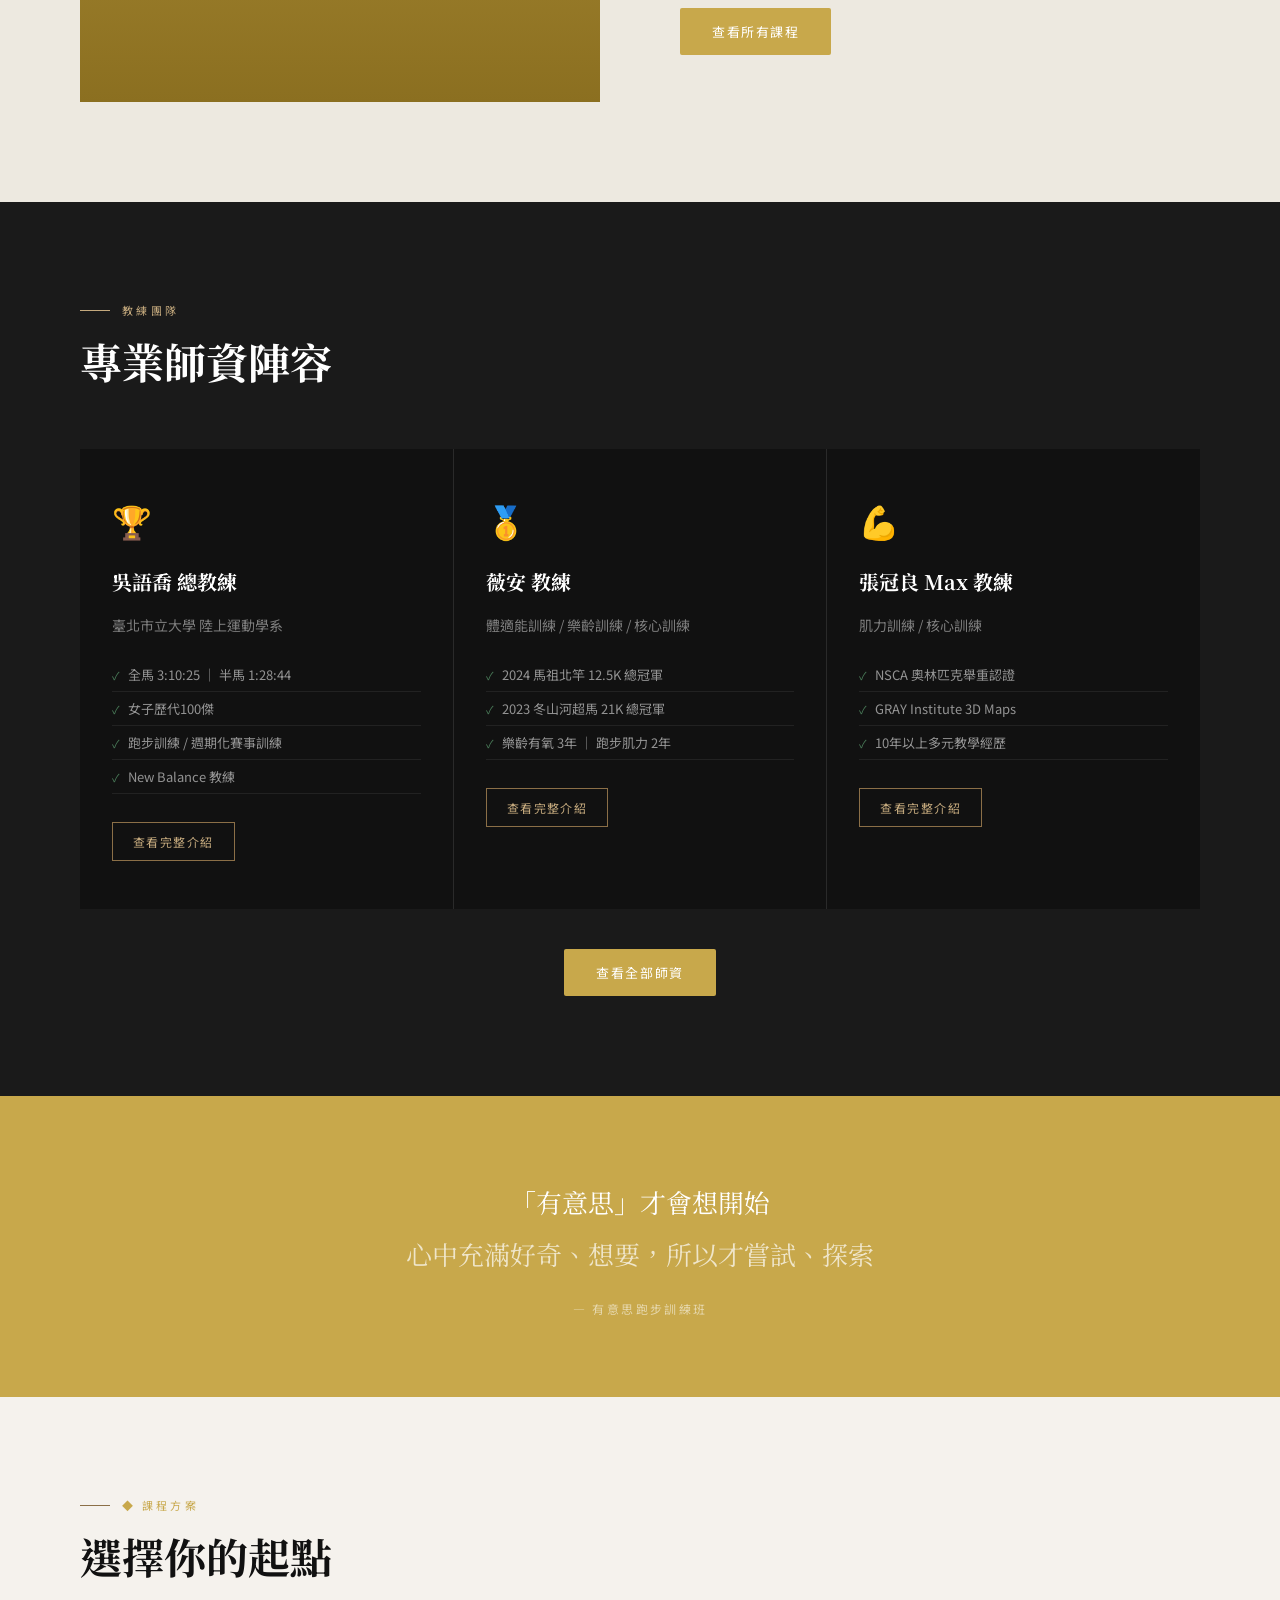
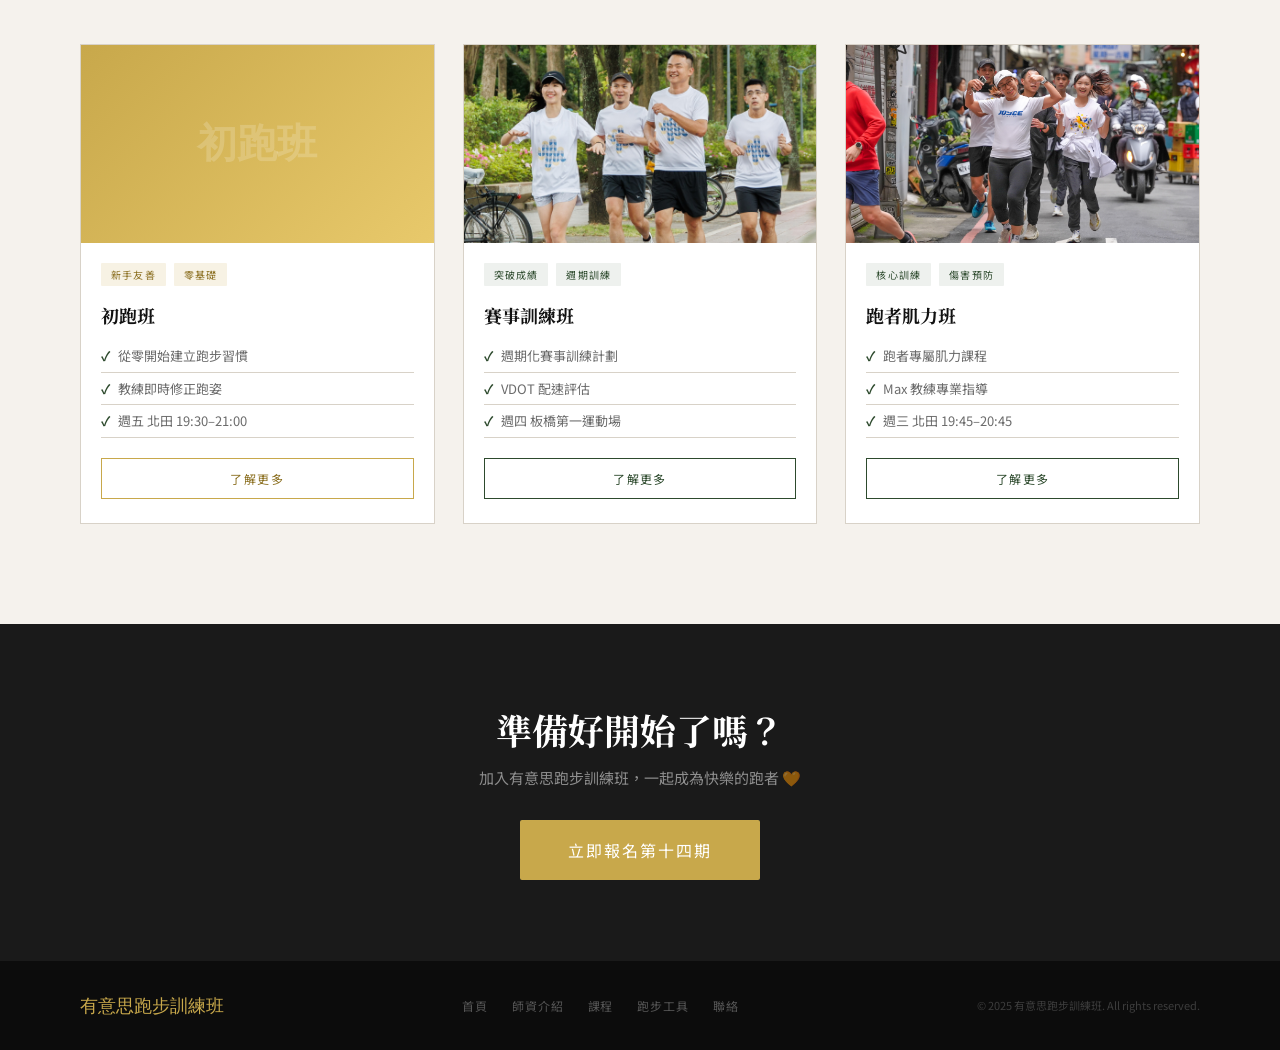
==== commit 5a58edc5: "Add files via upload" ====
--- a/index.html
+++ b/index.html
@@ -6,6 +6,22 @@
 <title>首頁 - 有意思跑步訓練班</title>
 <link rel="stylesheet" href="css/style.css">
 <link href="https://fonts.googleapis.com/css2?family=Noto+Serif+TC:wght@400;700;900&family=Noto+Sans+TC:wght@300;400;500;700&family=DM+Serif+Display&display=swap" rel="stylesheet">
+<style>
+.hero { display:grid; grid-template-columns:1fr 1fr; min-height:100vh; padding-top:68px; }
+.hero-left { display:flex; flex-direction:column; justify-content:center; padding:80px 60px 80px 80px; }
+.hero-right { position:relative; overflow:hidden; }
+.hero-right img { width:100%; height:100%; object-fit:cover; display:block; }
+.hero-right-fallback {
+  width:100%; height:100%; min-height:500px;
+  background:linear-gradient(160deg,#c8a84b 0%,#e8c96b 50%,#f5e08a 100%);
+  display:flex; align-items:center; justify-content:center;
+}
+@media(max-width:900px){
+  .hero{grid-template-columns:1fr;}
+  .hero-right{display:none;}
+  .hero-left{padding:60px 24px;}
+}
+</style>
 </head>
 <body>
 
@@ -14,16 +30,16 @@
   <button class="hamburger" id="hamburger">&#9776;</button>
   <ul class="nav-links" id="nav-links">
     <li><a href="index.html">首頁</a></li>
-    <li><a href="coaches.html">教練介紹</a></li>
+    <li><a href="coaches.html">師資介紹</a></li>
     <li><a href="courses.html">課程方案</a></li>
-    <li><a href="calculator.html">配速計算</a></li>
+    <li><a href="calculator.html">跑步工具</a></li>
     <li><a href="contact.html">聯絡我們</a></li>
     <li><a href="courses.html" class="nav-cta">立即報名</a></li>
   </ul>
 </nav>
 
 <!-- HERO -->
-<section class="hero">
+<section class="hero" style="padding:0;padding-top:68px;">
   <div class="hero-left">
     <div class="hero-tag">第十四期 跑步訓練營 熱烈招生中</div>
     <h1 class="hero-title">「有意思」<br><em>才會想開始</em></h1>
@@ -33,30 +49,25 @@
       讓跑步成為生活中「有意思」的樣子。
     </p>
     <div class="hero-btns">
-      <a href="courses.html" class="btn-primary">課程報名</a>
-      <a href="calculator.html" class="btn-secondary">免費配速計算</a>
+      <a href="courses.html" class="btn-primary" style="background:#c8a84b;">課程報名</a>
+      <a href="calculator.html" class="btn-secondary" style="color:#8b6f20;border-color:#c8a84b;">跑步工具</a>
     </div>
     <div class="hero-stats">
-      <div class="stat">
-        <div class="stat-num">14+</div>
-        <div class="stat-label">已辦期數</div>
-      </div>
-      <div class="stat">
-        <div class="stat-num">4</div>
-        <div class="stat-label">專業教練</div>
-      </div>
-      <div class="stat">
-        <div class="stat-num">💛</div>
-        <div class="stat-label">快樂跑者</div>
-      </div>
+      <div class="stat"><div class="stat-num" style="color:#c8a84b;">14+</div><div class="stat-label">已辦期數</div></div>
+      <div class="stat"><div class="stat-num" style="color:#c8a84b;">5</div><div class="stat-label">專業師資</div></div>
+      <div class="stat"><div class="stat-num" style="color:#c8a84b;">💛</div><div class="stat-label">快樂跑者</div></div>
     </div>
   </div>
   <div class="hero-right">
-    <div class="hero-visual" style="background:linear-gradient(160deg,#c8a84b 0%,#e8c96b 40%,#f5e08a 100%); background-image:url(images/hero-group.jpg); background-size:cover; background-position:center;">
-      <div class="hero-kanji" style="color:rgba(139,100,20,0.15);">有意思</div>
-      <div class="hero-badge">
-        <p>從這開始種下屬於自己初心的種子<br><strong>成為一位快樂的跑者 🧡</strong></p>
-      </div>
+    <img src="images/hero-group.jpg" alt="有意思跑步訓練班" onerror="this.style.display='none';this.nextElementSibling.style.display='flex';">
+    <div class="hero-right-fallback" style="display:none;">
+      <div style="text-align:center;">
+        <div style="font-family:'Noto Serif TC',serif;font-size:80px;color:rgba(139,100,20,0.2);font-weight:900;">有意思</div>
+        <div style="font-size:12px;letter-spacing:0.3em;color:rgba(139,100,20,0.5);margin-top:8px;">JOYCE RUN CLUB</div>
+      </div>
+    </div>
+    <div class="hero-badge">
+      <p>從這開始種下屬於自己初心的種子<br><strong>成為一位快樂的跑者 🧡</strong></p>
     </div>
   </div>
 </section>
@@ -64,28 +75,23 @@
 <!-- MARQUEE -->
 <div class="marquee-wrap" style="background:#c8a84b;">
   <div class="marquee-track">
-    <span>跑步訓練</span><strong>✦</strong>
-    <span>肌力訓練</span><strong>✦</strong>
-    <span>體適能</span><strong>✦</strong>
-    <span>VDOT 能力預測</span><strong>✦</strong>
-    <span>配速計算</span><strong>✦</strong>
-    <span>運動防護</span><strong>✦</strong>
-    <span>週期化訓練</span><strong>✦</strong>
-    <span>跑步訓練</span><strong>✦</strong>
-    <span>肌力訓練</span><strong>✦</strong>
-    <span>體適能</span><strong>✦</strong>
-    <span>VDOT 能力預測</span><strong>✦</strong>
-    <span>配速計算</span><strong>✦</strong>
-    <span>運動防護</span><strong>✦</strong>
-    <span>週期化訓練</span><strong>✦</strong>
+    <span>跑步訓練</span><strong>✦</strong><span>肌力訓練</span><strong>✦</strong>
+    <span>體適能</span><strong>✦</strong><span>跑步能力預測</span><strong>✦</strong>
+    <span>配速計算</span><strong>✦</strong><span>心率五區</span><strong>✦</strong>
+    <span>最大攝氧量</span><strong>✦</strong><span>運動防護</span><strong>✦</strong>
+    <span>跑步訓練</span><strong>✦</strong><span>肌力訓練</span><strong>✦</strong>
+    <span>體適能</span><strong>✦</strong><span>跑步能力預測</span><strong>✦</strong>
+    <span>配速計算</span><strong>✦</strong><span>心率五區</span><strong>✦</strong>
+    <span>最大攝氧量</span><strong>✦</strong><span>運動防護</span><strong>✦</strong>
   </div>
 </div>
 
 <!-- ABOUT -->
 <section class="about reveal" id="about">
   <div class="about-visual">
-    <div class="about-img-box" style="background:linear-gradient(180deg,#c8a84b 0%,#8b6f20 100%);">
-      <div class="big-char" style="color:rgba(255,255,255,0.15);">有<br>意<br>思</div>
+    <div class="about-img-box" style="background:linear-gradient(180deg,#c8a84b 0%,#8b6f20 100%);position:relative;overflow:hidden;">
+      <img src="images/hero-group2.jpg" alt="有意思跑步" style="position:absolute;inset:0;width:100%;height:100%;object-fit:cover;" onerror="this.style.display='none'">
+      <div class="big-char" style="color:rgba(255,255,255,0.15);position:relative;z-index:1;">有<br>意<br>思</div>
     </div>
     <div class="about-img-accent" style="border-color:#c8a84b;"></div>
   </div>
@@ -119,10 +125,10 @@
       <h3>吳語喬 總教練</h3>
       <p>臺北市立大學 陸上運動學系</p>
       <ul>
-        <li>全馬 3:10:25</li>
-        <li>半馬 1:28:44（女子歷代100傑）</li>
+        <li>全馬 3:10:25 ｜ 半馬 1:28:44</li>
+        <li>女子歷代100傑</li>
         <li>跑步訓練 / 週期化賽事訓練</li>
-        <li>Nike Pacer</li>
+        <li>New Balance 教練</li>
       </ul>
       <a href="coaches.html" class="feature-btn">查看完整介紹</a>
     </div>
@@ -131,10 +137,9 @@
       <h3>薇安 教練</h3>
       <p>體適能訓練 / 樂齡訓練 / 核心訓練</p>
       <ul>
-        <li>2024 馬祖北竿硬地馬拉松 12.5K 總冠軍</li>
+        <li>2024 馬祖北竿 12.5K 總冠軍</li>
         <li>2023 冬山河超馬 21K 總冠軍</li>
-        <li>樂齡有氧 3年</li>
-        <li>跑步肌力 2年</li>
+        <li>樂齡有氧 3年 ｜ 跑步肌力 2年</li>
       </ul>
       <a href="coaches.html" class="feature-btn">查看完整介紹</a>
     </div>
@@ -145,14 +150,13 @@
       <ul>
         <li>NSCA 奧林匹克舉重認證</li>
         <li>GRAY Institute 3D Maps</li>
-        <li>PADI 初階潛水員</li>
         <li>10年以上多元教學經歷</li>
       </ul>
       <a href="coaches.html" class="feature-btn">查看完整介紹</a>
     </div>
   </div>
   <div style="text-align:center;margin-top:40px;">
-    <a href="coaches.html" class="btn-primary" style="background:#c8a84b;">查看全部教練</a>
+    <a href="coaches.html" class="btn-primary" style="background:#c8a84b;">查看全部師資</a>
   </div>
 </section>
 
@@ -171,56 +175,53 @@
   <h2 class="section-title">選擇你的起點</h2>
   <div class="courses-grid">
     <div class="course-card">
-      <div class="course-img-box" style="background:linear-gradient(135deg,#c8a84b,#e8c96b)">
-        <span style="color:rgba(139,100,20,0.3);">跑步班</span>
+      <div class="course-img-box" style="background:linear-gradient(135deg,#c8a84b,#e8c96b);overflow:hidden;">
+        <img src="images/course-beginner.jpg" alt="初跑班" style="width:100%;height:100%;object-fit:cover;" onerror="this.parentElement.innerHTML='<span style=font-family:Noto Serif TC,serif;font-size:40px;color:rgba(139,100,20,0.3);font-weight:900;>初跑班</span>'">
       </div>
       <div class="course-tags">
         <span class="tag" style="color:#8b6f20;background:rgba(200,168,75,0.15);">新手友善</span>
-        <span class="tag" style="color:#8b6f20;background:rgba(200,168,75,0.15);">進階訓練</span>
+        <span class="tag" style="color:#8b6f20;background:rgba(200,168,75,0.15);">零基礎</span>
       </div>
       <div class="course-body">
-        <h3>跑步訓練班</h3>
+        <h3>初跑班</h3>
         <ul>
-          <li><span>✓</span> 系統性週期化訓練課程</li>
+          <li><span>✓</span> 從零開始建立跑步習慣</li>
           <li><span>✓</span> 教練即時修正跑姿</li>
-          <li><span>✓</span> 與跑友互相鼓勵</li>
-          <li><span>✓</span> 適合初學到進階跑者</li>
+          <li><span>✓</span> 週五 北田 19:30–21:00</li>
         </ul>
         <a href="courses.html" class="course-btn" style="color:#8b6f20;border-color:#c8a84b;">了解更多</a>
       </div>
     </div>
     <div class="course-card">
-      <div class="course-img-box" style="background:linear-gradient(135deg,#2d4a2d,#4a7c59)">
-        <span>肌力課</span>
+      <div class="course-img-box" style="background:linear-gradient(135deg,#2d4a2d,#4a7c59);overflow:hidden;">
+        <img src="images/course-race.jpg" alt="賽事班" style="width:100%;height:100%;object-fit:cover;" onerror="this.parentElement.innerHTML='<span style=font-size:40px;color:rgba(255,255,255,0.2);font-weight:900;>賽事班</span>'">
       </div>
       <div class="course-tags">
-        <span class="tag">核心訓練</span>
-        <span class="tag">傷害預防</span>
+        <span class="tag">突破成績</span><span class="tag">週期訓練</span>
       </div>
       <div class="course-body">
-        <h3>跑者肌力訓練</h3>
+        <h3>賽事訓練班</h3>
         <ul>
-          <li><span>✓</span> 專為跑者設計的肌力課</li>
-          <li><span>✓</span> 核心強化，減少受傷</li>
-          <li><span>✓</span> Max 教練專業指導</li>
+          <li><span>✓</span> 週期化賽事訓練計劃</li>
+          <li><span>✓</span> VDOT 配速評估</li>
+          <li><span>✓</span> 週四 板橋第一運動場</li>
         </ul>
         <a href="courses.html" class="course-btn">了解更多</a>
       </div>
     </div>
     <div class="course-card">
-      <div class="course-img-box" style="background:linear-gradient(135deg,#1a1a1a,#444)">
-        <span>防護</span>
+      <div class="course-img-box" style="background:linear-gradient(135deg,#1a1a1a,#444);overflow:hidden;">
+        <img src="images/course-strength.jpg" alt="肌力班" style="width:100%;height:100%;object-fit:cover;" onerror="this.parentElement.innerHTML='<span style=font-size:40px;color:rgba(255,255,255,0.2);font-weight:900;>肌力班</span>'">
       </div>
       <div class="course-tags">
-        <span class="tag">運動防護</span>
-        <span class="tag">科學訓練</span>
+        <span class="tag">核心訓練</span><span class="tag">傷害預防</span>
       </div>
       <div class="course-body">
-        <h3>運動防護支援</h3>
+        <h3>跑者肌力班</h3>
         <ul>
-          <li><span>✓</span> 專業防護員隨隊</li>
-          <li><span>✓</span> 數據分析訓練狀況</li>
-          <li><span>✓</span> 最大心率測試評估</li>
+          <li><span>✓</span> 跑者專屬肌力課程</li>
+          <li><span>✓</span> Max 教練專業指導</li>
+          <li><span>✓</span> 週三 北田 19:45–20:45</li>
         </ul>
         <a href="courses.html" class="course-btn">了解更多</a>
       </div>
@@ -228,7 +229,7 @@
   </div>
 </section>
 
-<!-- CTA BANNER -->
+<!-- CTA -->
 <section class="cta-banner reveal" style="background:#1a1a1a;">
   <h2>準備好開始了嗎？</h2>
   <p>加入有意思跑步訓練班，一起成為快樂的跑者 🧡</p>
@@ -240,9 +241,9 @@
     <div class="footer-brand" style="color:#c8a84b;">有意思跑步訓練班</div>
     <div class="footer-links-group">
       <a href="index.html">首頁</a>
-      <a href="coaches.html">教練介紹</a>
+      <a href="coaches.html">師資介紹</a>
       <a href="courses.html">課程</a>
-      <a href="calculator.html">配速計算</a>
+      <a href="calculator.html">跑步工具</a>
       <a href="contact.html">聯絡</a>
     </div>
     <div class="footer-copy">© 2025 有意思跑步訓練班. All rights reserved.</div>
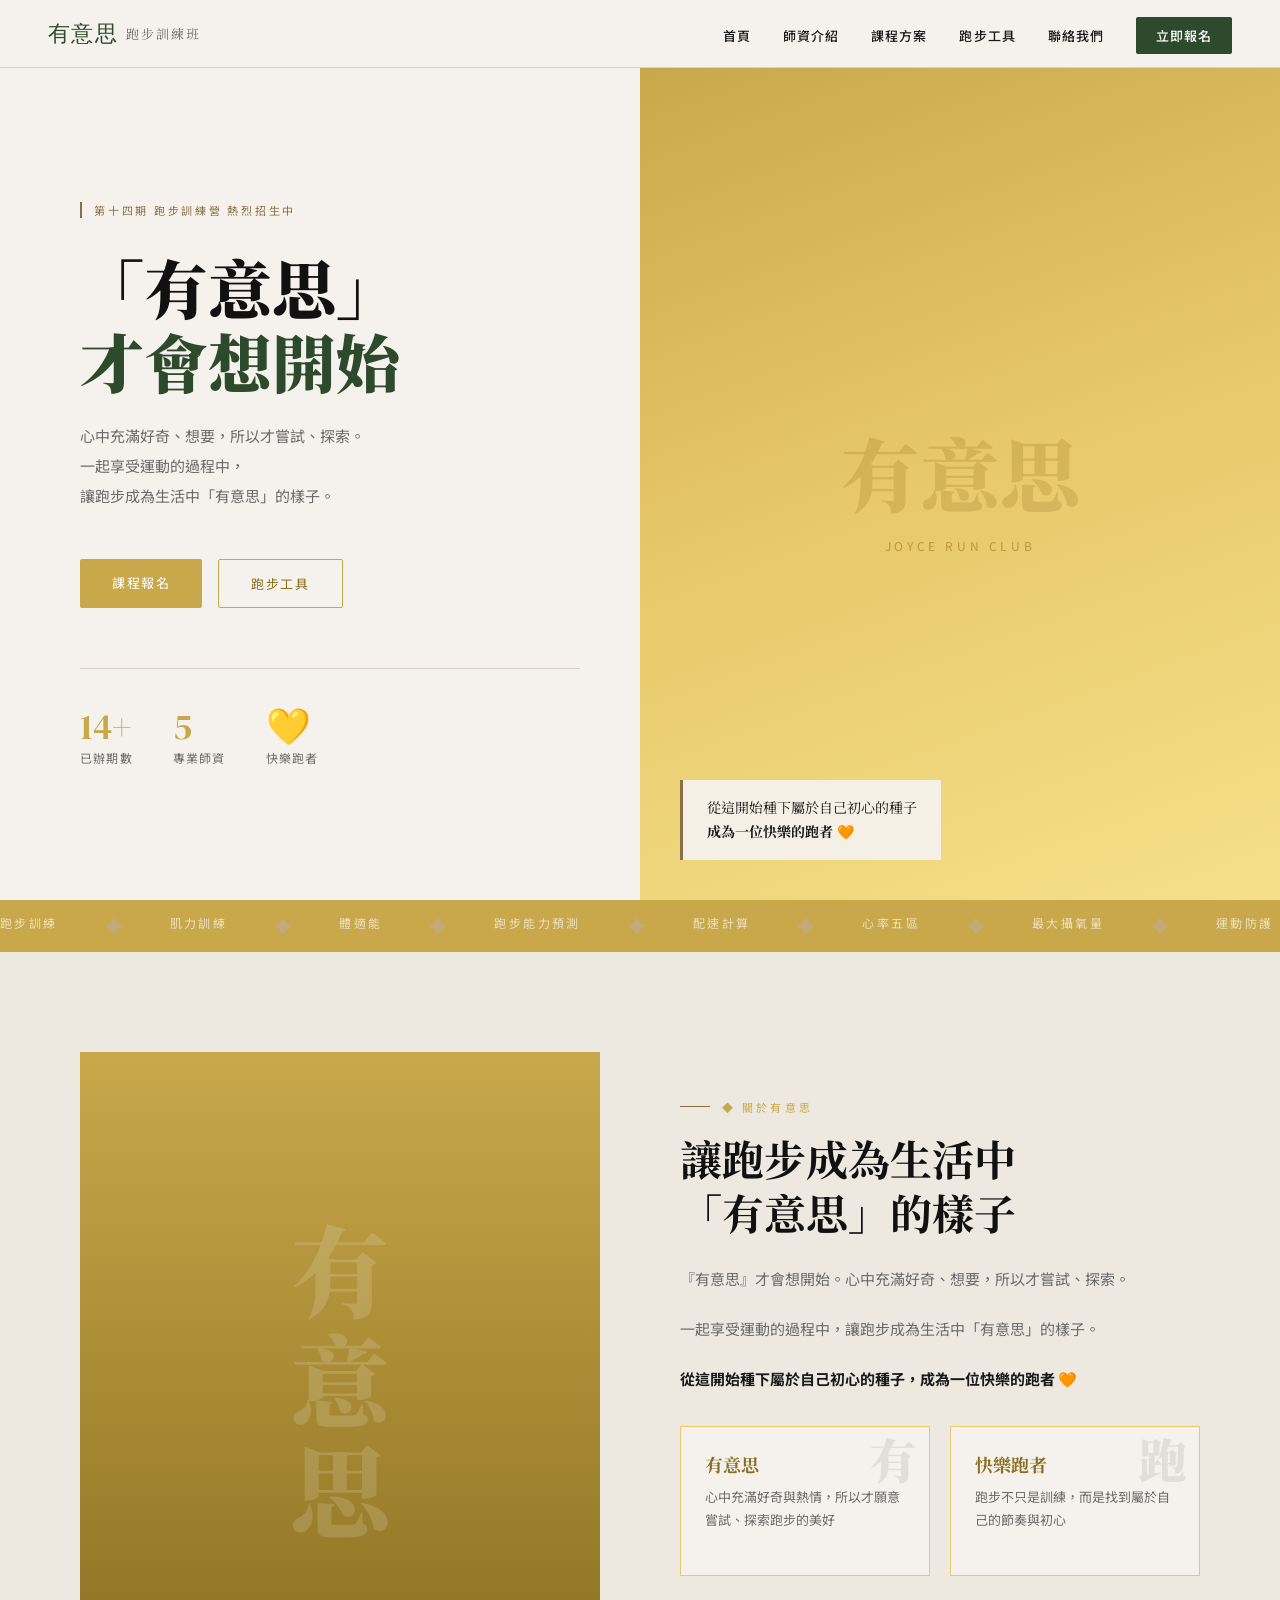
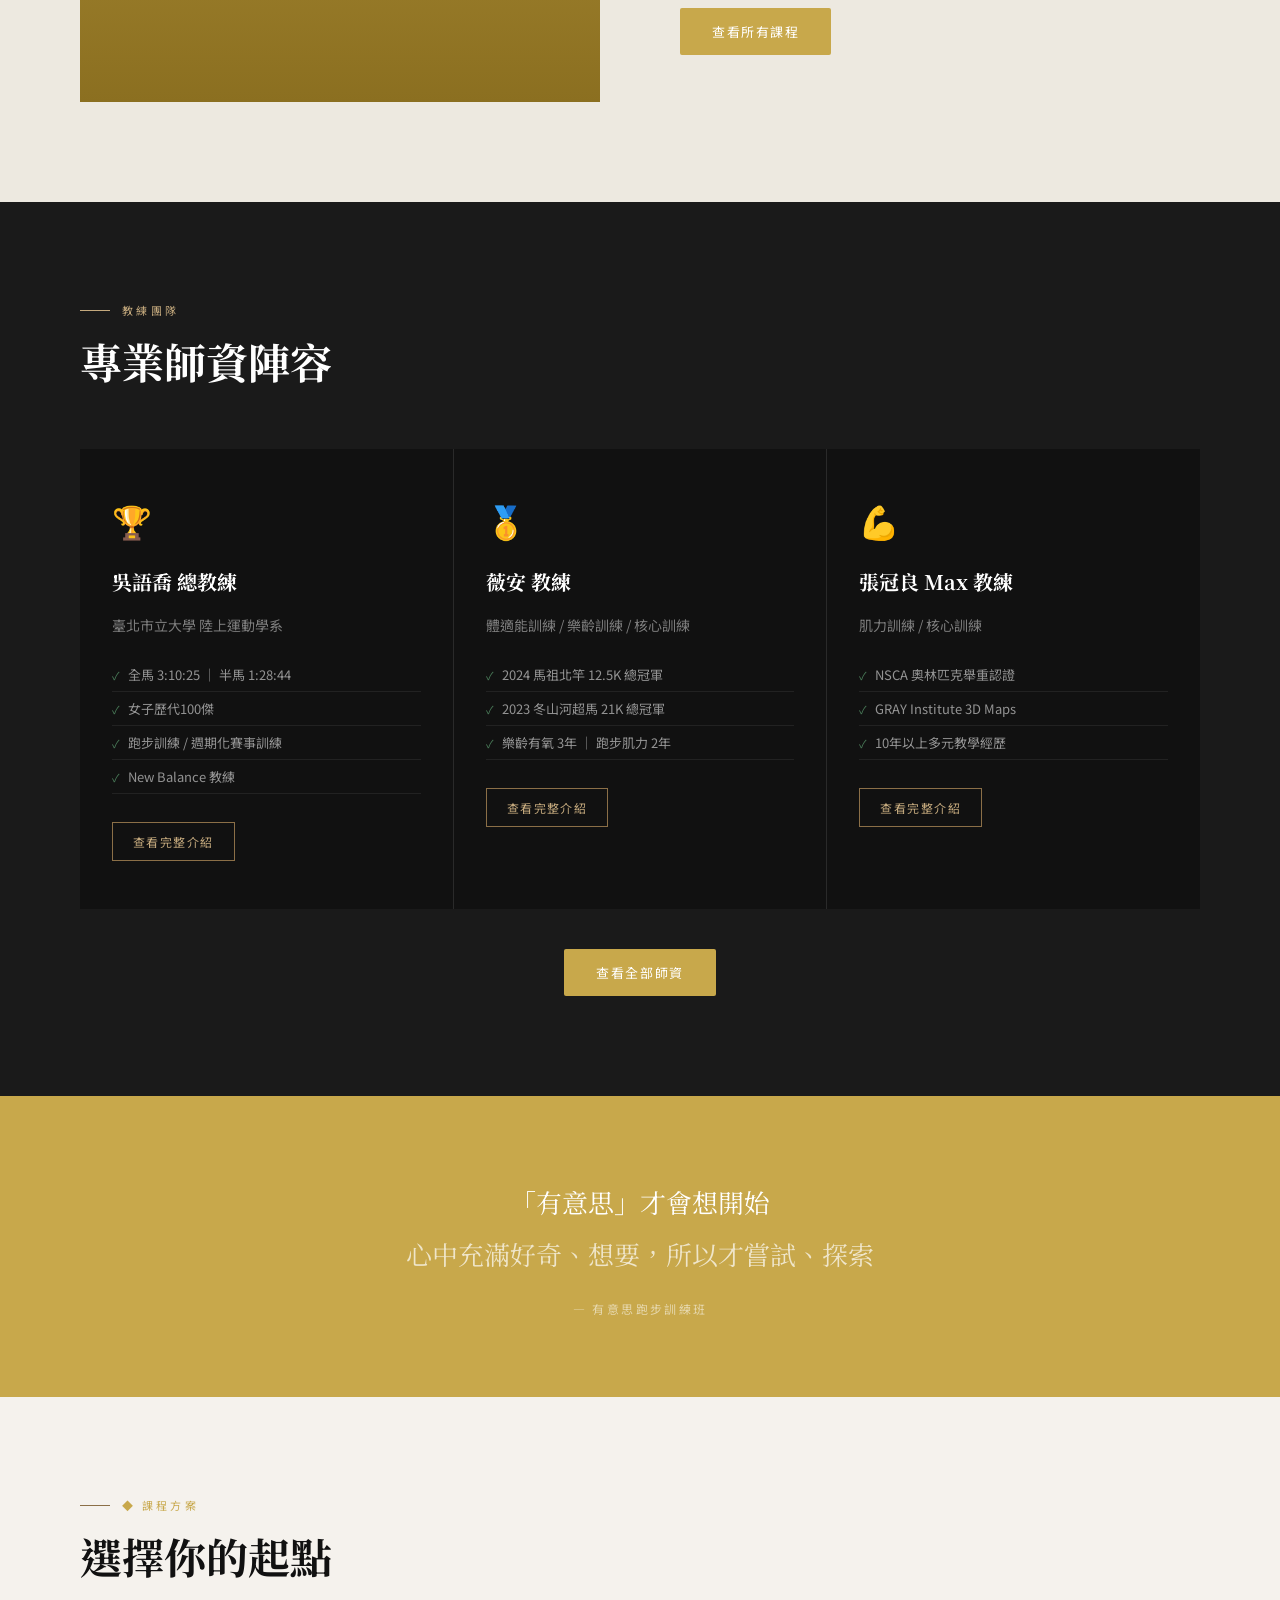
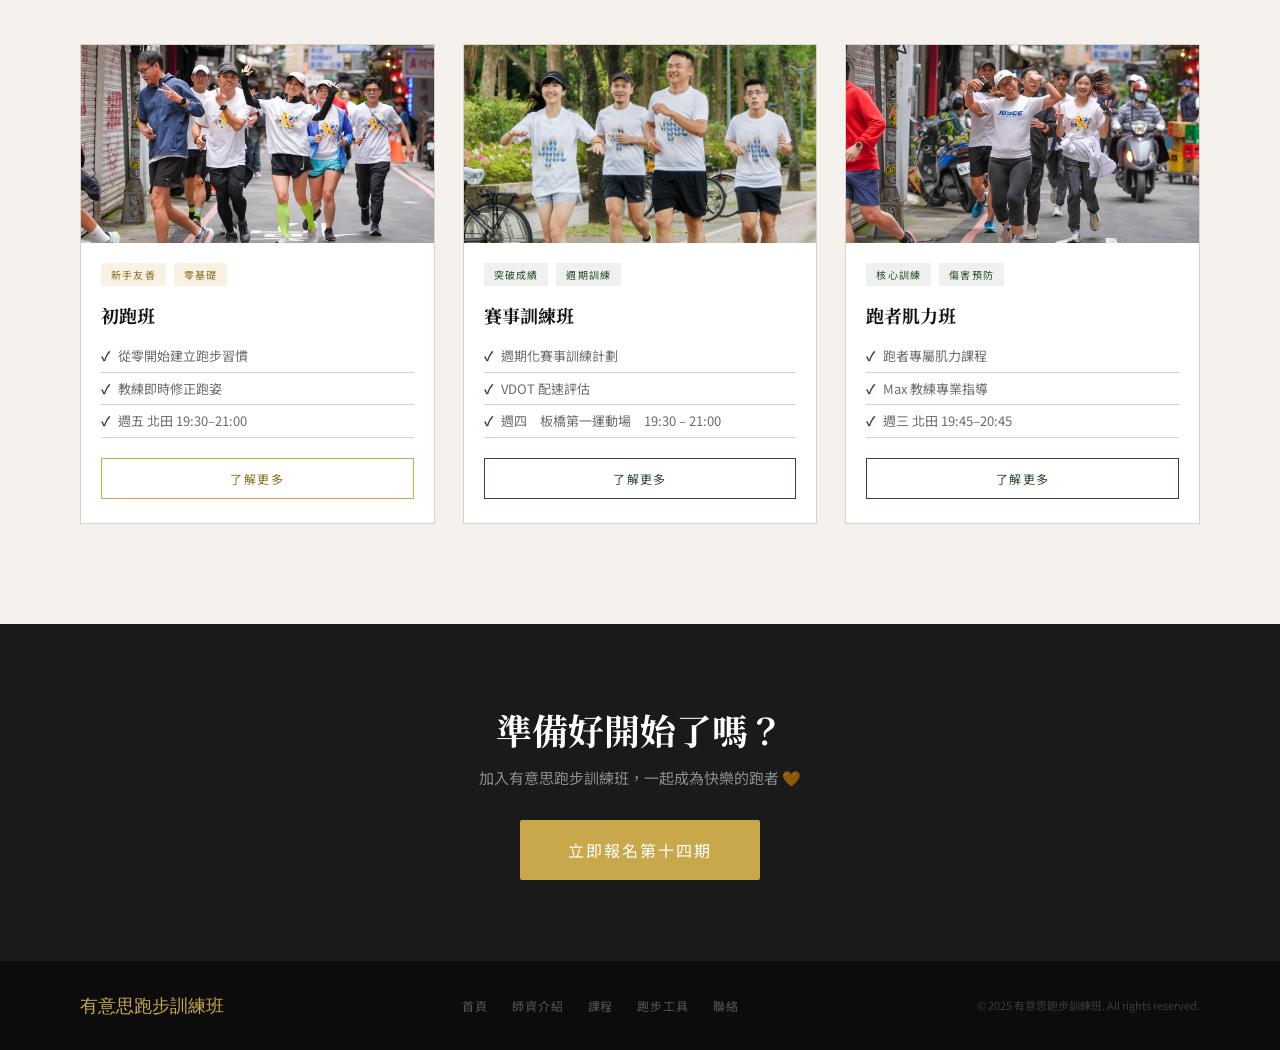
==== commit a6783569: "Add files via upload" ====
--- a/index.html
+++ b/index.html
@@ -204,7 +204,7 @@
         <ul>
           <li><span>✓</span> 週期化賽事訓練計劃</li>
           <li><span>✓</span> VDOT 配速評估</li>
-          <li><span>✓</span> 週四 板橋第一運動場</li>
+          <li><span>✓</span> 週四　板橋第一運動場　19:30 – 21:00</li>
         </ul>
         <a href="courses.html" class="course-btn">了解更多</a>
       </div>
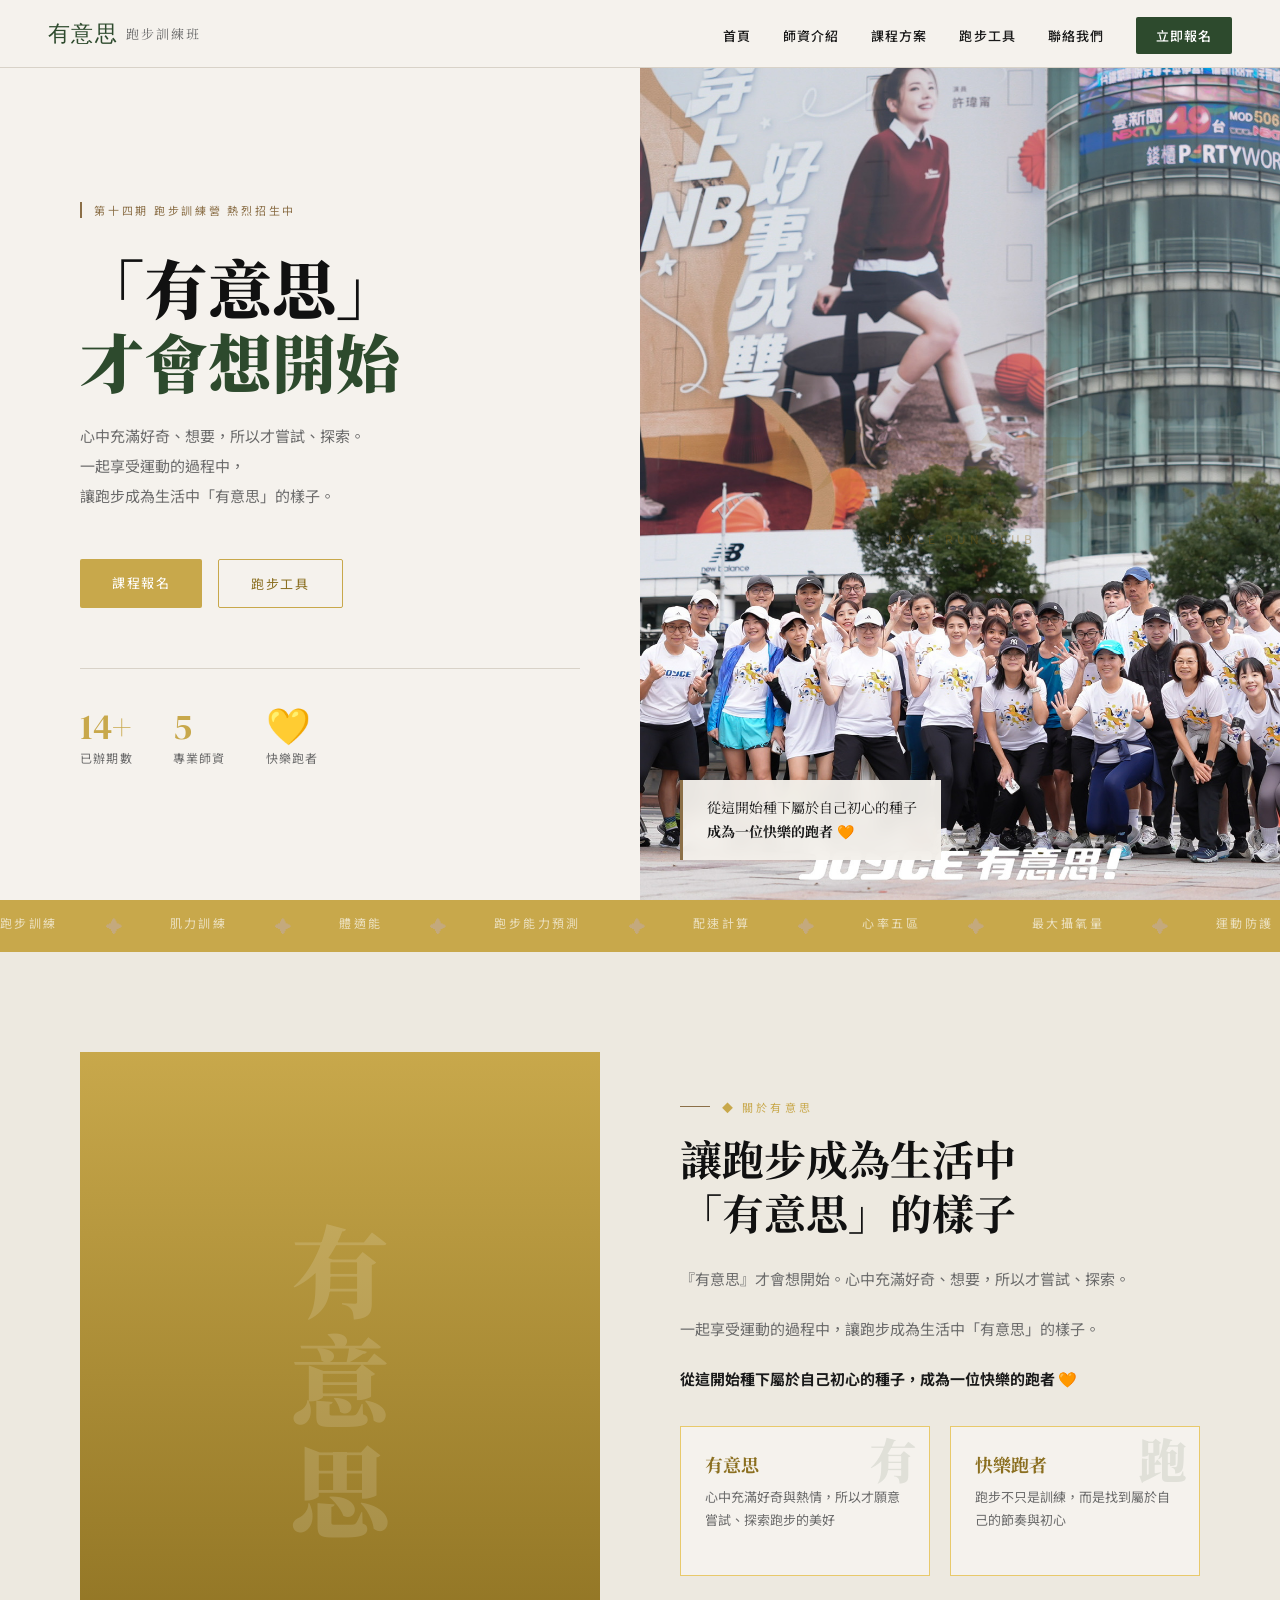
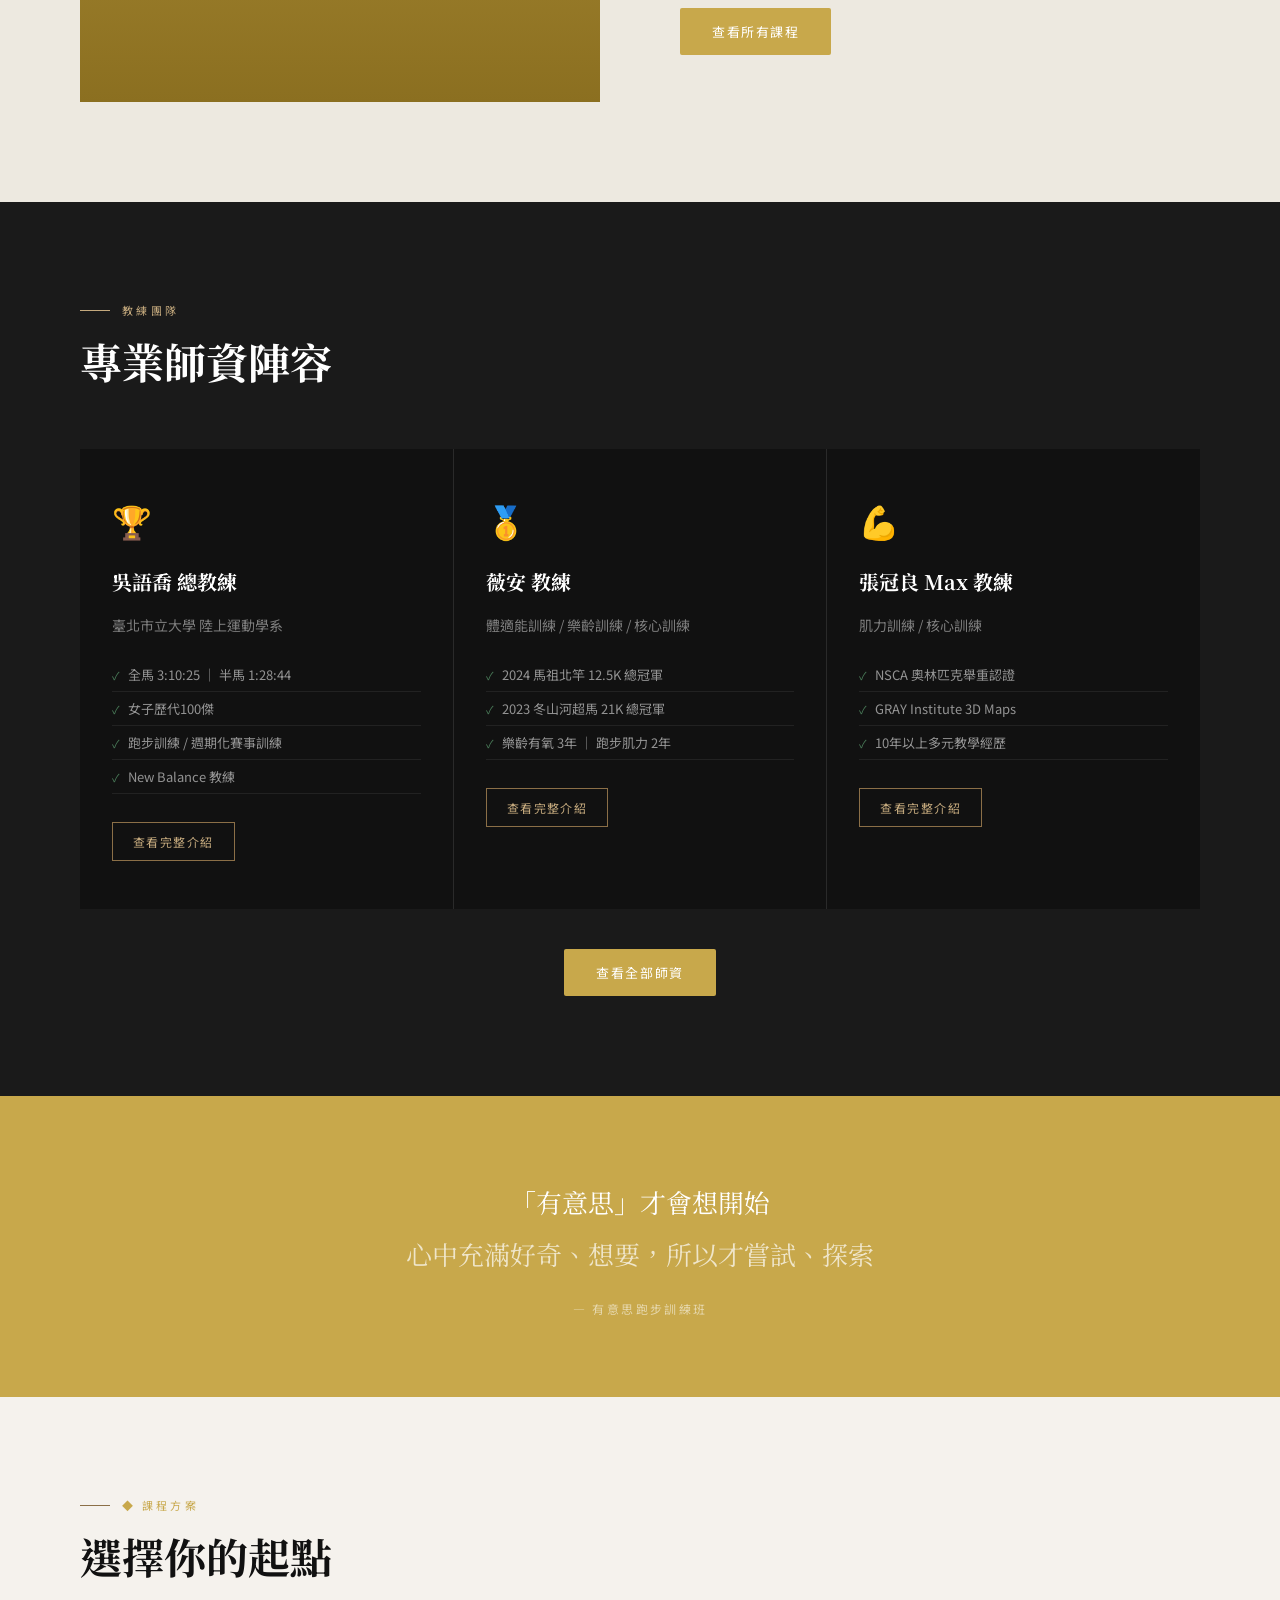
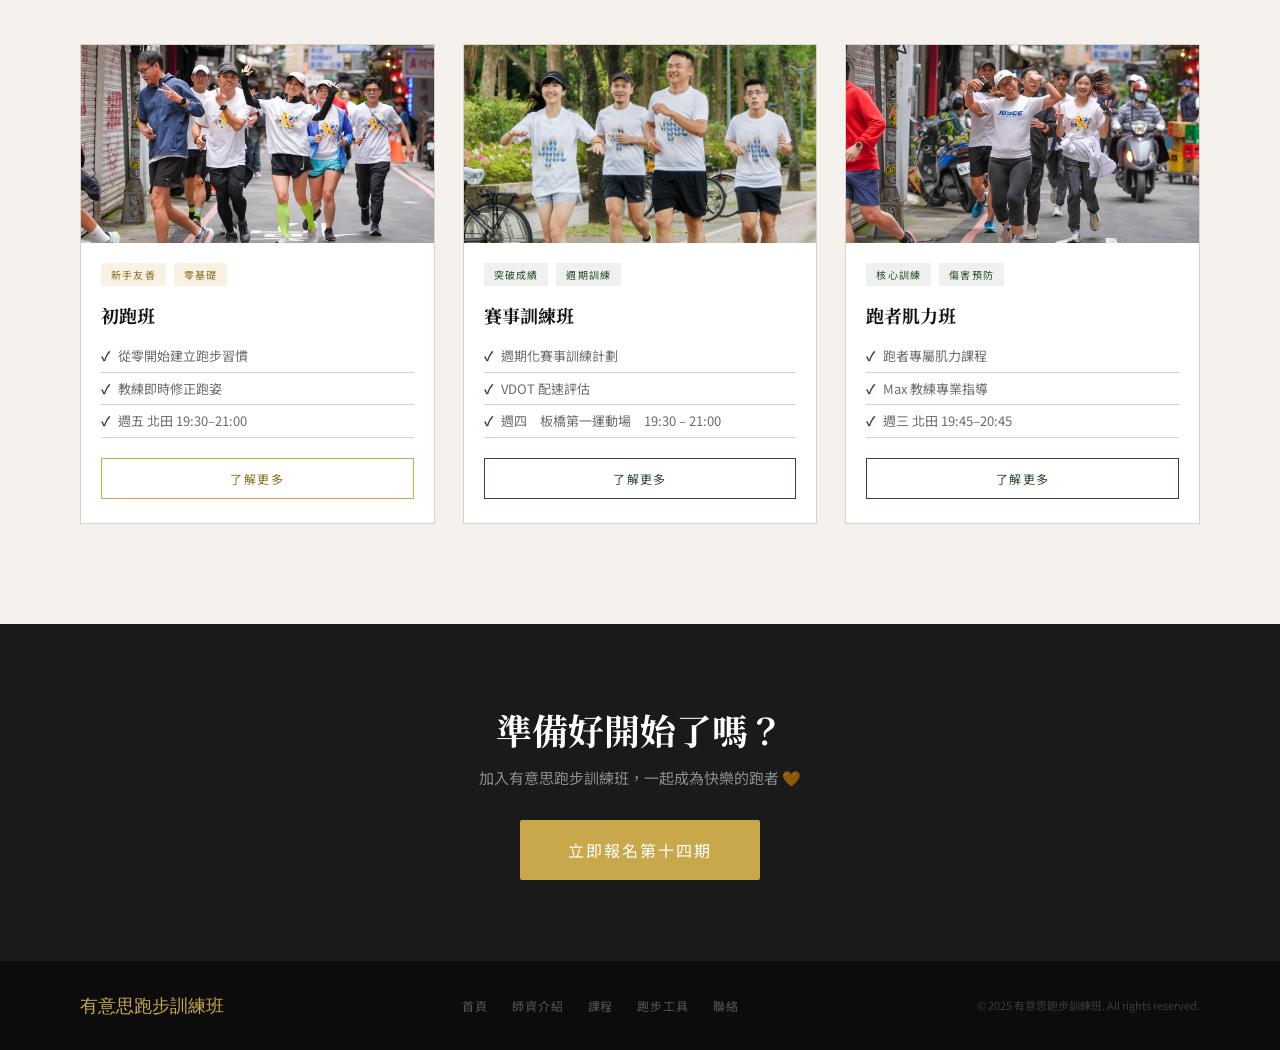
==== commit 375d2dcb: "Add files via upload" ====
--- a/index.html
+++ b/index.html
@@ -58,15 +58,15 @@
       <div class="stat"><div class="stat-num" style="color:#c8a84b;">💛</div><div class="stat-label">快樂跑者</div></div>
     </div>
   </div>
-  <div class="hero-right">
-    <img src="images/hero-group.jpg" alt="有意思跑步訓練班" onerror="this.style.display='none';this.nextElementSibling.style.display='flex';">
-    <div class="hero-right-fallback" style="display:none;">
+  <div class="hero-right" style="position:relative;overflow:hidden;background:linear-gradient(160deg,#c8a84b 0%,#e8c96b 50%,#f5e08a 100%);">
+    <img src="images/hero-group.jpg" alt="有意思跑步訓練班" style="position:absolute;inset:0;width:100%;height:100%;object-fit:cover;object-position:center;" onerror="this.remove()">
+    <div style="position:absolute;inset:0;display:flex;align-items:center;justify-content:center;z-index:0;">
       <div style="text-align:center;">
-        <div style="font-family:'Noto Serif TC',serif;font-size:80px;color:rgba(139,100,20,0.2);font-weight:900;">有意思</div>
-        <div style="font-size:12px;letter-spacing:0.3em;color:rgba(139,100,20,0.5);margin-top:8px;">JOYCE RUN CLUB</div>
-      </div>
-    </div>
-    <div class="hero-badge">
+        <div style="font-family:'Noto Serif TC',serif;font-size:100px;color:rgba(139,100,20,0.12);font-weight:900;line-height:1;">有意思</div>
+        <div style="font-size:12px;letter-spacing:0.3em;color:rgba(139,100,20,0.4);margin-top:8px;">JOYCE RUN CLUB</div>
+      </div>
+    </div>
+    <div class="hero-badge" style="position:absolute;bottom:40px;left:40px;z-index:2;">
       <p>從這開始種下屬於自己初心的種子<br><strong>成為一位快樂的跑者 🧡</strong></p>
     </div>
   </div>
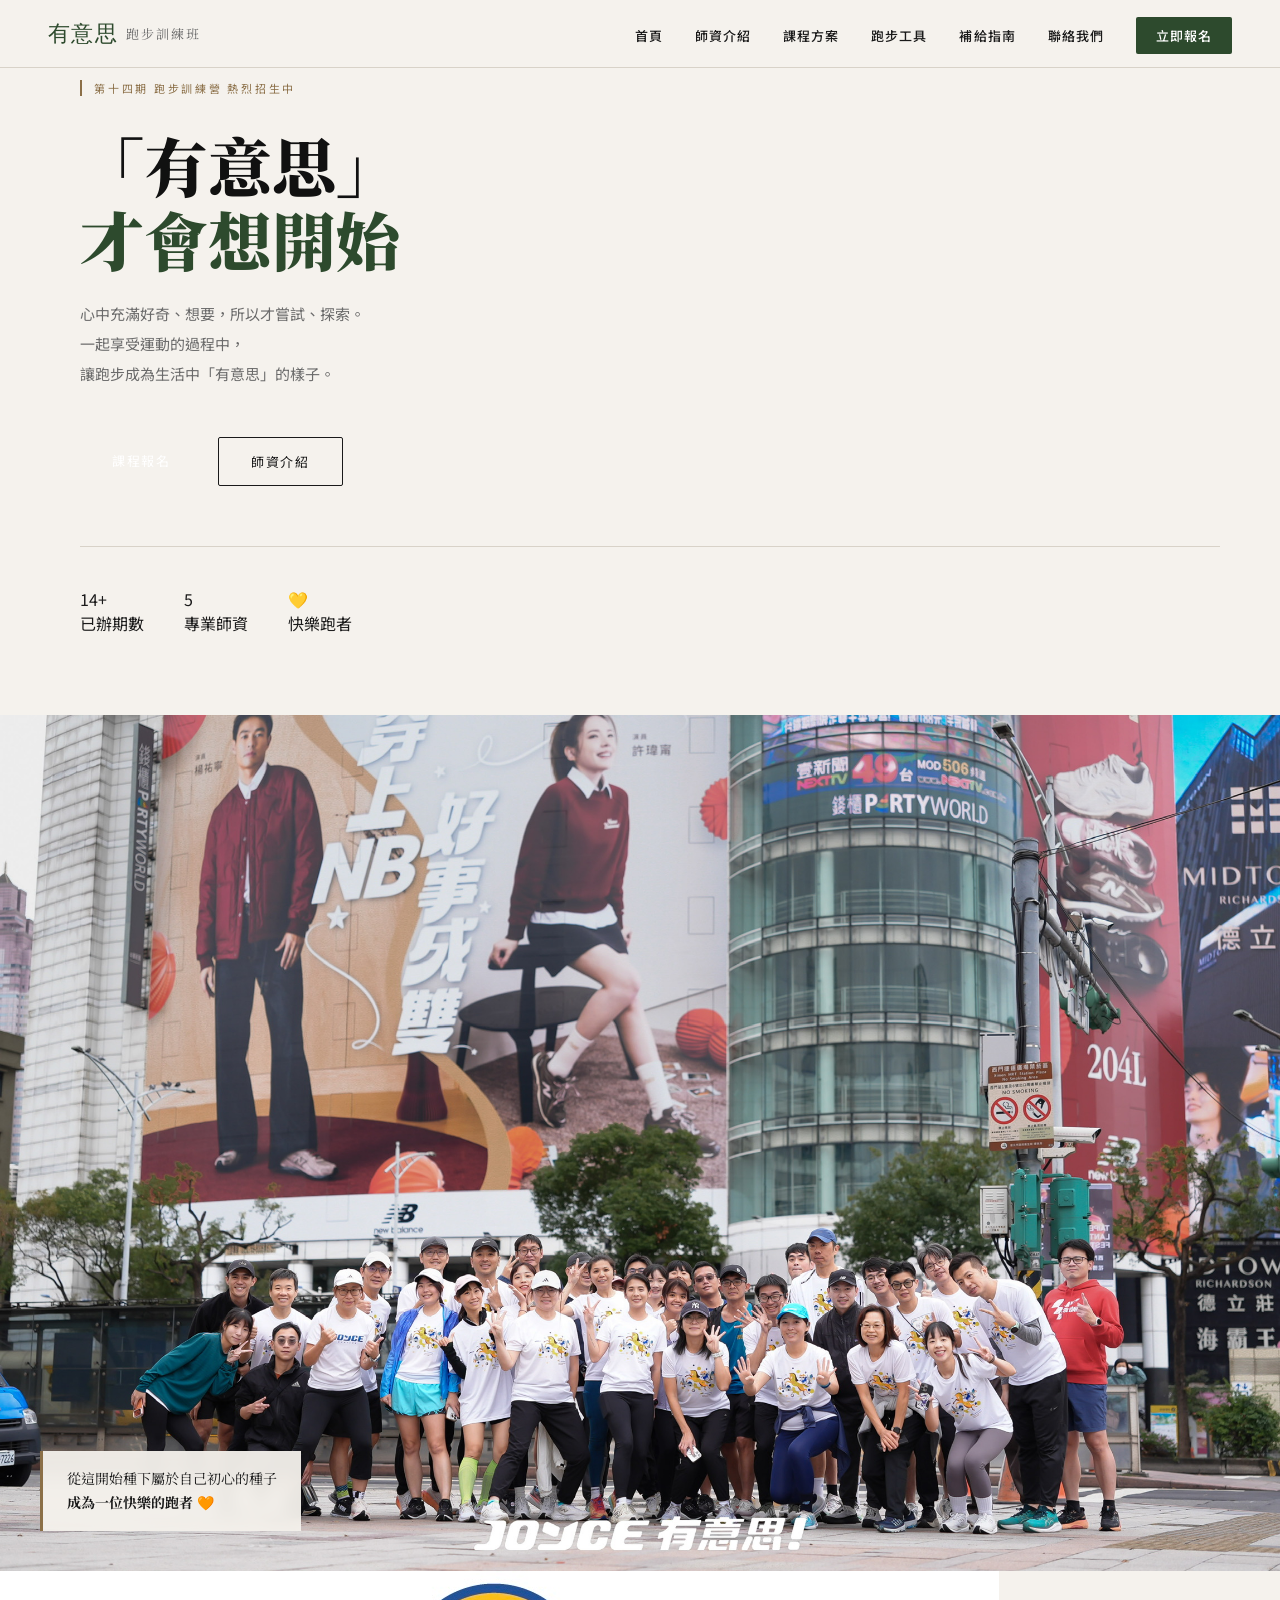
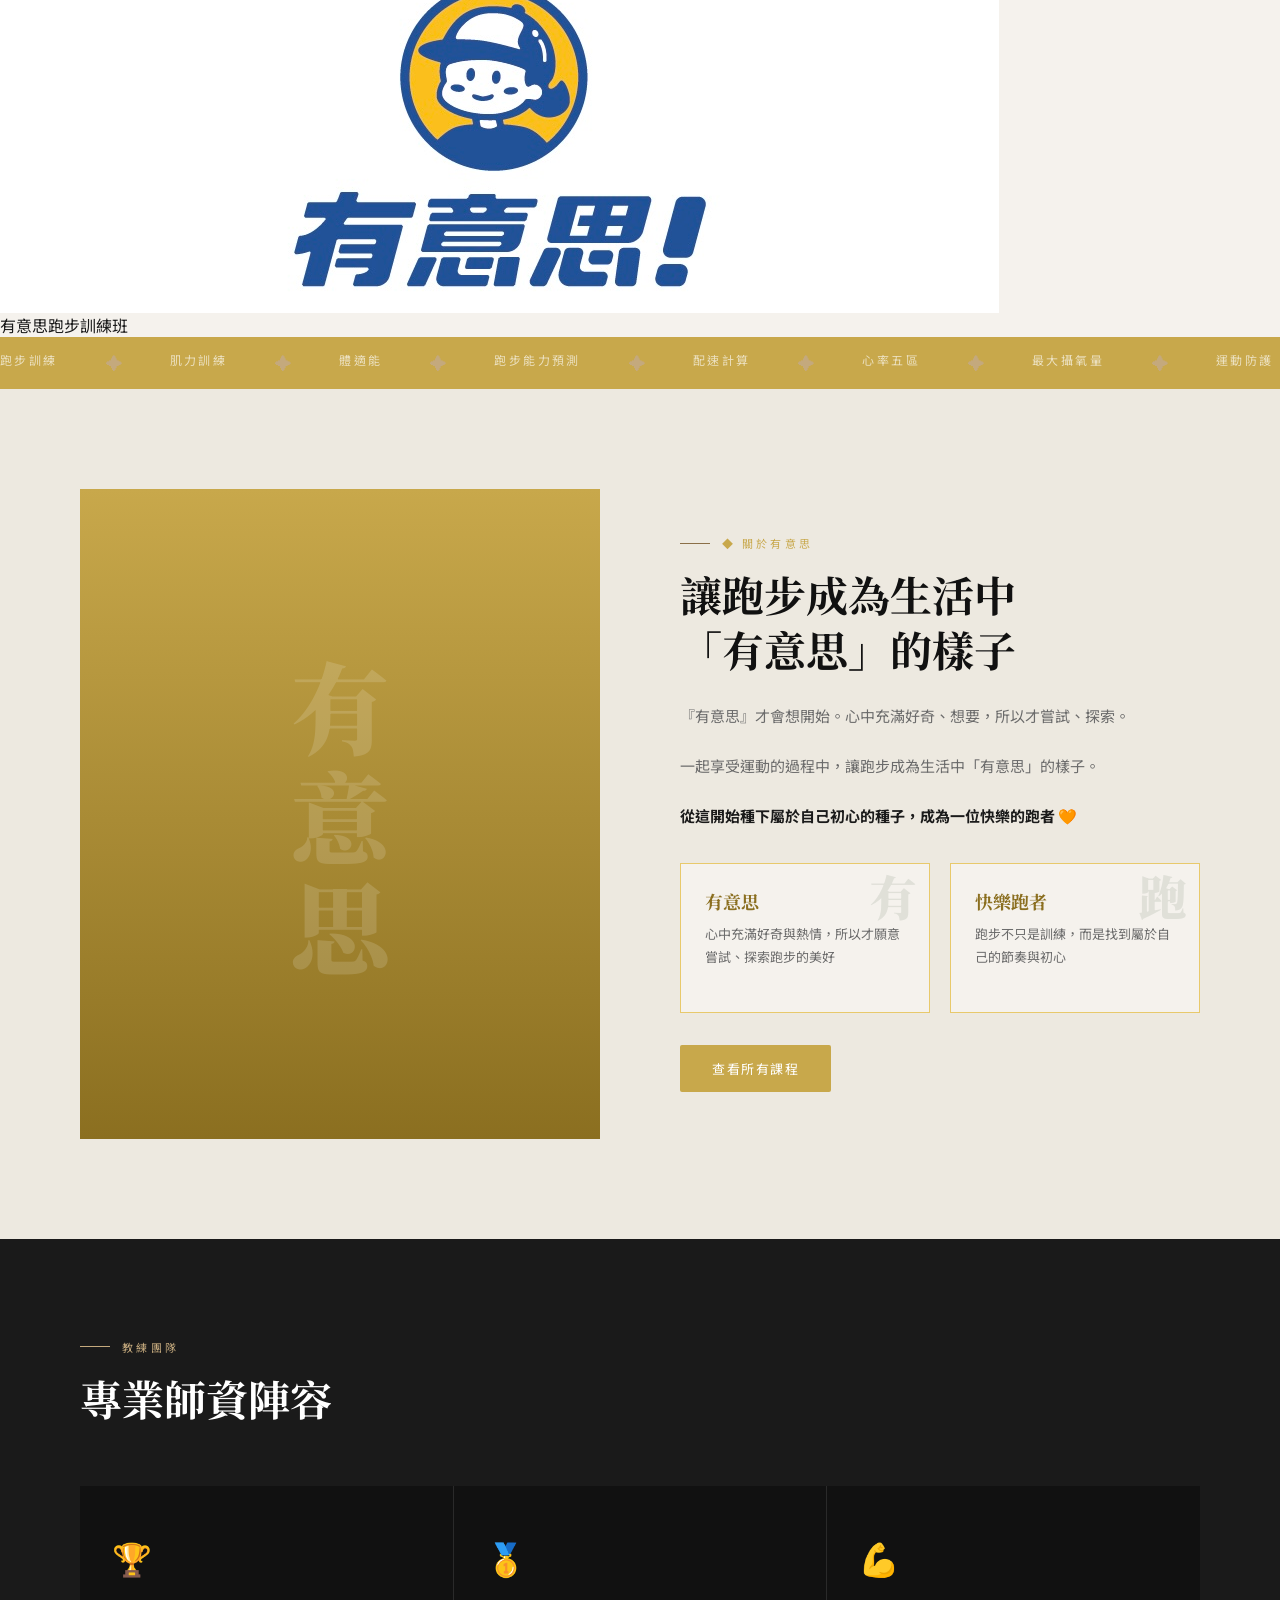
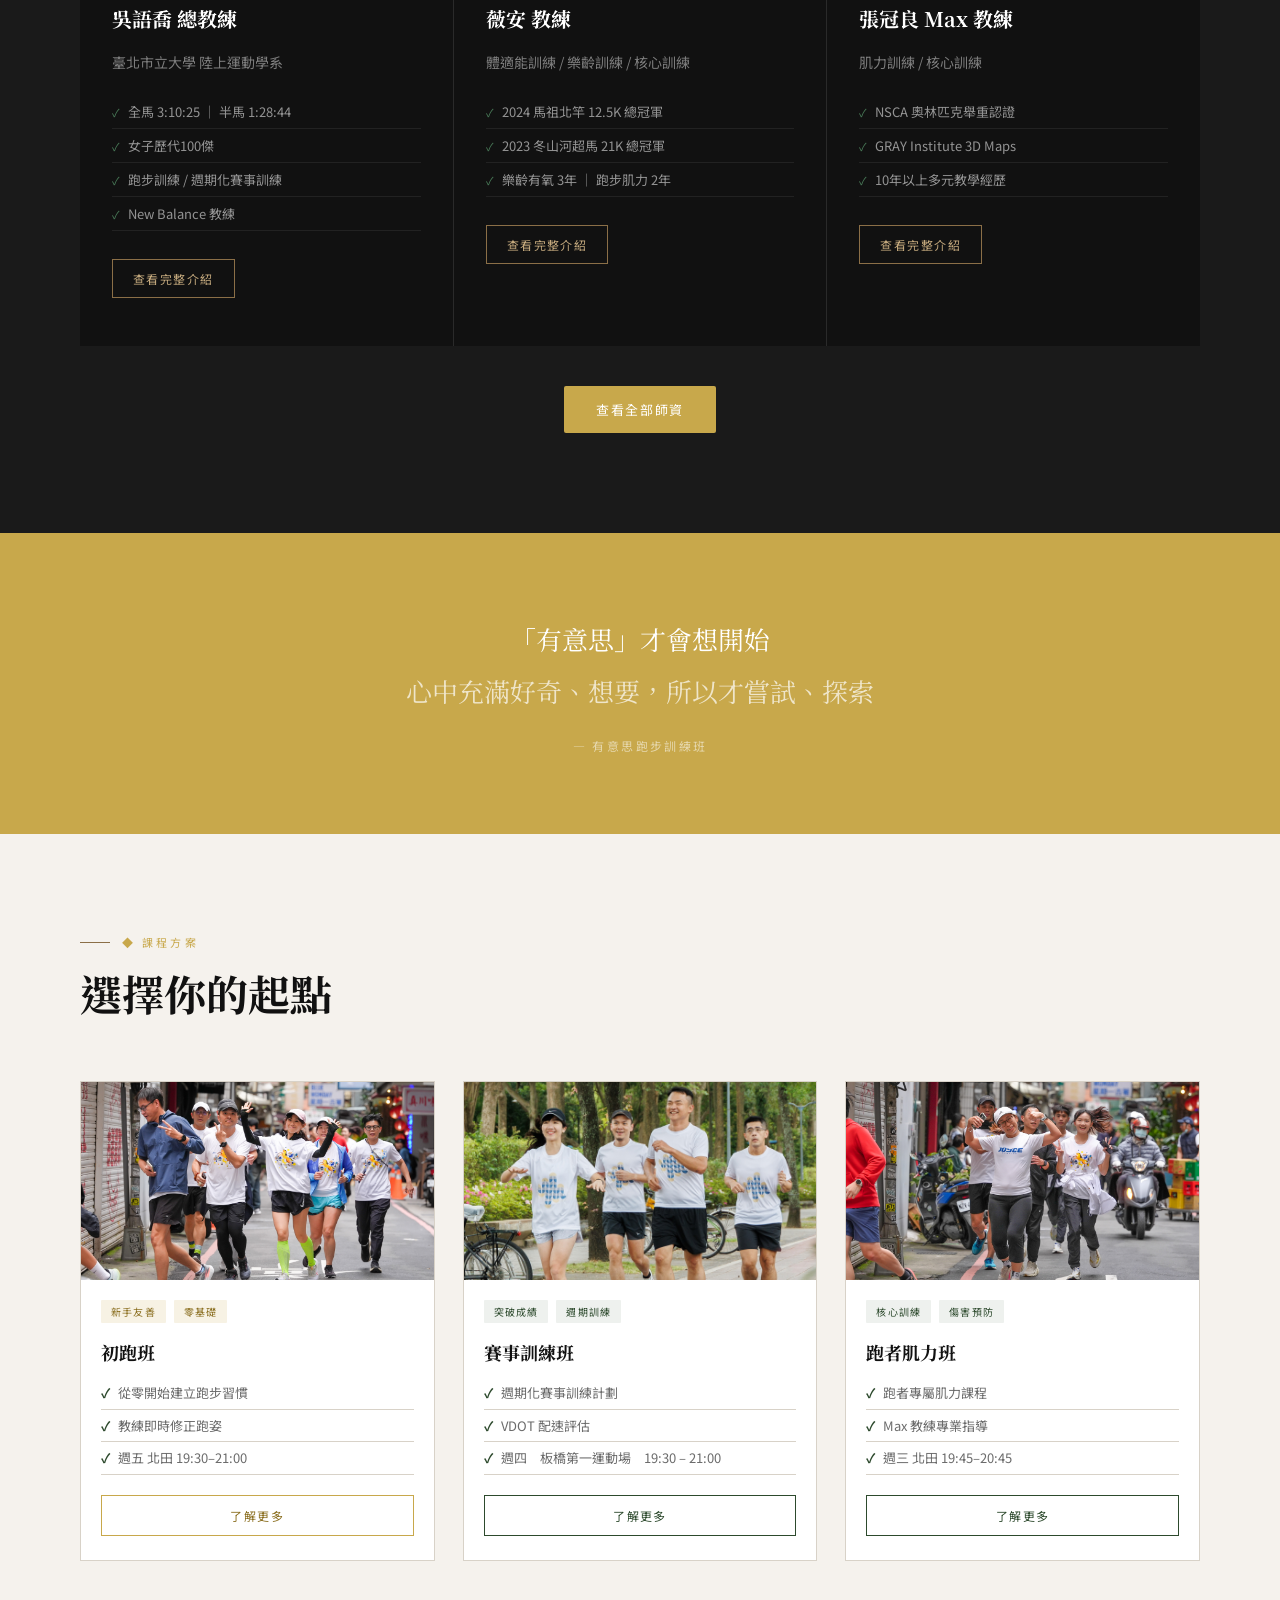
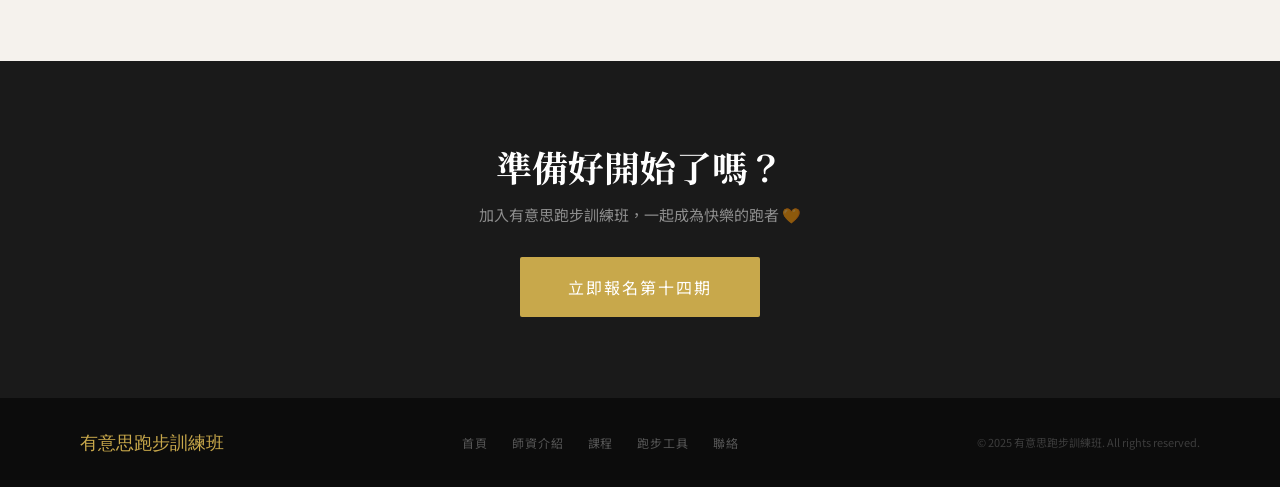
==== commit d086e5f2: "Add files via upload" ====
--- a/index.html
+++ b/index.html
@@ -33,13 +33,14 @@
     <li><a href="coaches.html">師資介紹</a></li>
     <li><a href="courses.html">課程方案</a></li>
     <li><a href="calculator.html">跑步工具</a></li>
+    <li><a href="nutrition.html">補給指南</a></li>
     <li><a href="contact.html">聯絡我們</a></li>
     <li><a href="courses.html" class="nav-cta">立即報名</a></li>
   </ul>
 </nav>
 
 <!-- HERO -->
-<section class="hero" style="padding:0;padding-top:68px;">
+<div class="hero-wrap">
   <div class="hero-left">
     <div class="hero-tag">第十四期 跑步訓練營 熱烈招生中</div>
     <h1 class="hero-title">「有意思」<br><em>才會想開始</em></h1>
@@ -49,28 +50,28 @@
       讓跑步成為生活中「有意思」的樣子。
     </p>
     <div class="hero-btns">
-      <a href="courses.html" class="btn-primary" style="background:#c8a84b;">課程報名</a>
-      <a href="calculator.html" class="btn-secondary" style="color:#8b6f20;border-color:#c8a84b;">跑步工具</a>
+      <a href="courses.html" class="btn-primary" style="background:var(--gold);">課程報名</a>
+      <a href="coaches.html" class="btn-secondary" style="color:var(--gold-dark);border-color:var(--gold);">師資介紹</a>
     </div>
     <div class="hero-stats">
-      <div class="stat"><div class="stat-num" style="color:#c8a84b;">14+</div><div class="stat-label">已辦期數</div></div>
-      <div class="stat"><div class="stat-num" style="color:#c8a84b;">5</div><div class="stat-label">專業師資</div></div>
-      <div class="stat"><div class="stat-num" style="color:#c8a84b;">💛</div><div class="stat-label">快樂跑者</div></div>
-    </div>
-  </div>
-  <div class="hero-right" style="position:relative;overflow:hidden;background:linear-gradient(160deg,#c8a84b 0%,#e8c96b 50%,#f5e08a 100%);">
-    <img src="images/hero-group.jpg" alt="有意思跑步訓練班" style="position:absolute;inset:0;width:100%;height:100%;object-fit:cover;object-position:center;" onerror="this.remove()">
-    <div style="position:absolute;inset:0;display:flex;align-items:center;justify-content:center;z-index:0;">
-      <div style="text-align:center;">
-        <div style="font-family:'Noto Serif TC',serif;font-size:100px;color:rgba(139,100,20,0.12);font-weight:900;line-height:1;">有意思</div>
-        <div style="font-size:12px;letter-spacing:0.3em;color:rgba(139,100,20,0.4);margin-top:8px;">JOYCE RUN CLUB</div>
-      </div>
-    </div>
-    <div class="hero-badge" style="position:absolute;bottom:40px;left:40px;z-index:2;">
+      <div><div class="hs-num">14+</div><div class="hs-label">已辦期數</div></div>
+      <div><div class="hs-num">5</div><div class="hs-label">專業師資</div></div>
+      <div><div class="hs-num">💛</div><div class="hs-label">快樂跑者</div></div>
+    </div>
+  </div>
+  <div class="hero-right">
+    <img src="images/hero-group.jpg" alt="有意思跑步訓練班" onerror="this.style.display='none'">
+    <div class="hero-badge">
       <p>從這開始種下屬於自己初心的種子<br><strong>成為一位快樂的跑者 🧡</strong></p>
     </div>
   </div>
-</section>
+</div>
+
+<!-- LOGO BAR -->
+<div class="logo-bar">
+  <img src="images/logo-yoysis.png" alt="有意思 Logo" onerror="this.style.display='none'">
+  <div class="logo-bar-name">有意思跑步訓練班</div>
+</div>
 
 <!-- MARQUEE -->
 <div class="marquee-wrap" style="background:#c8a84b;">
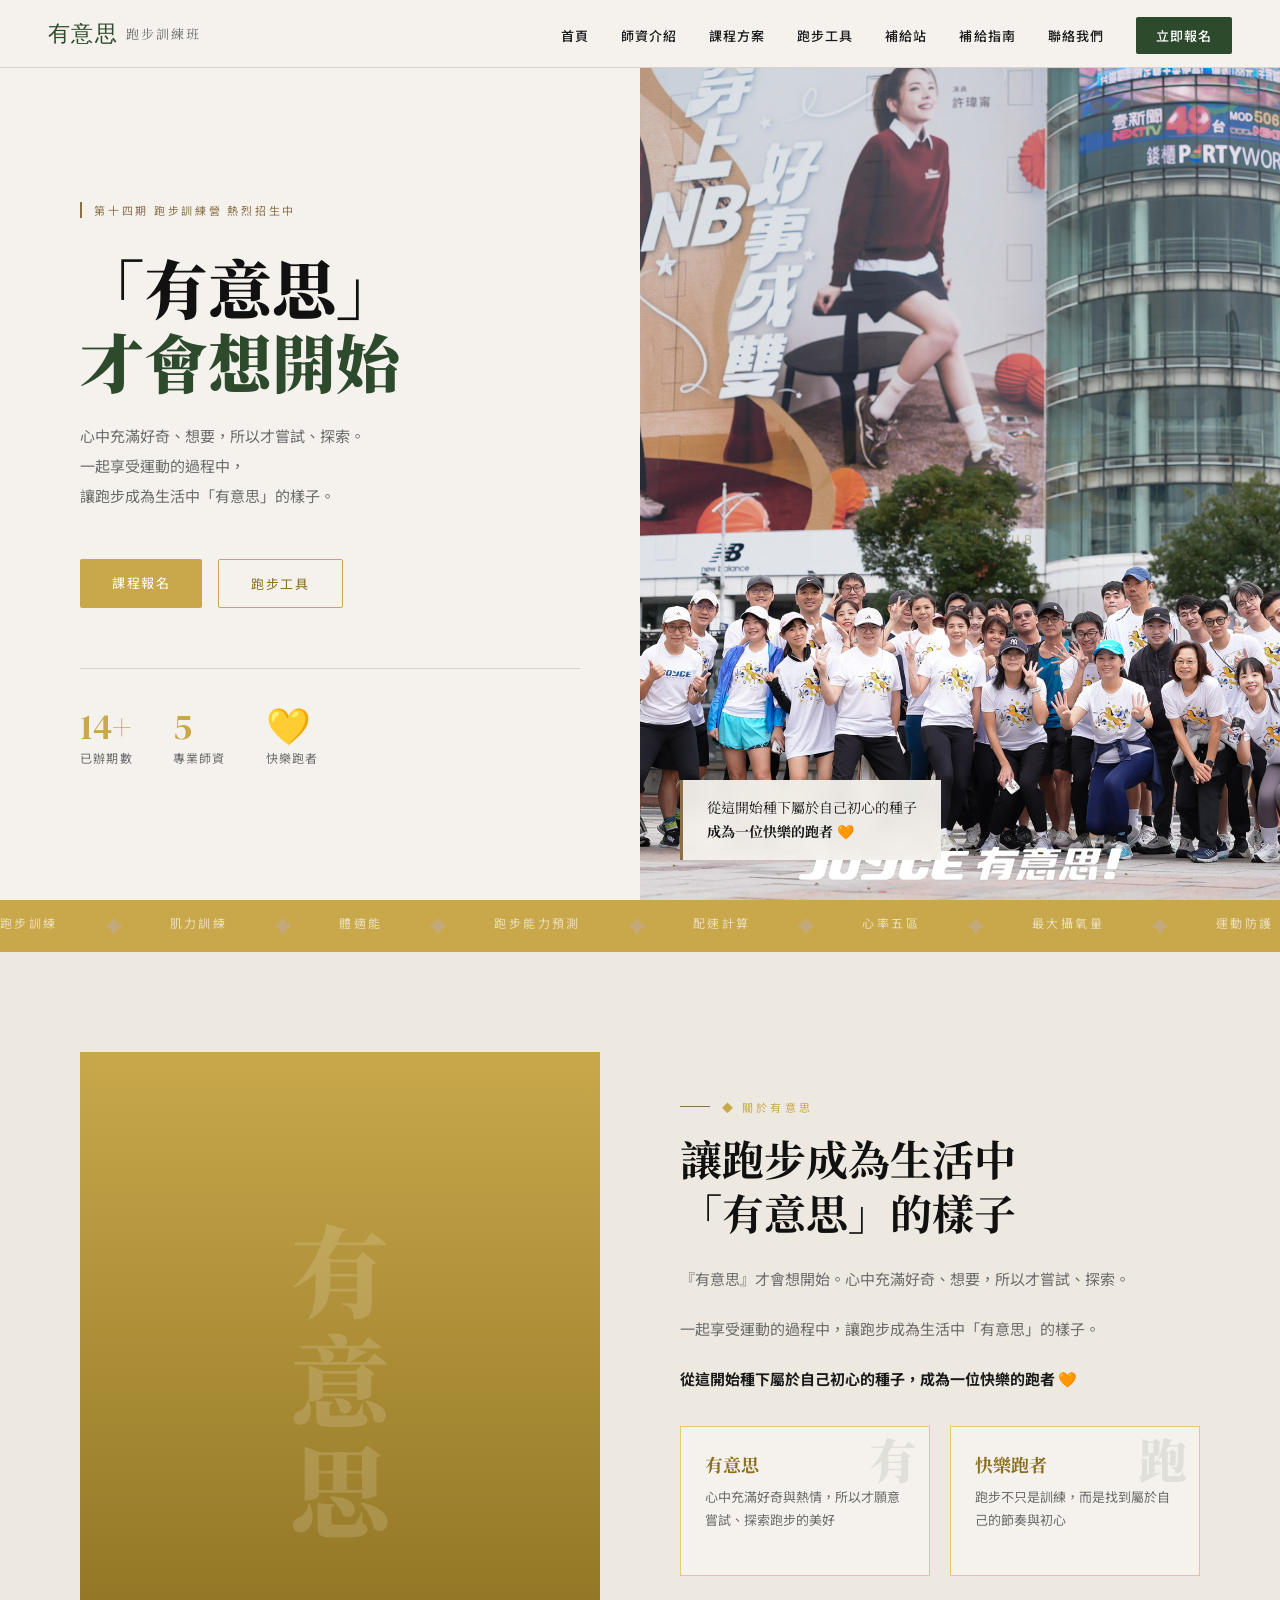
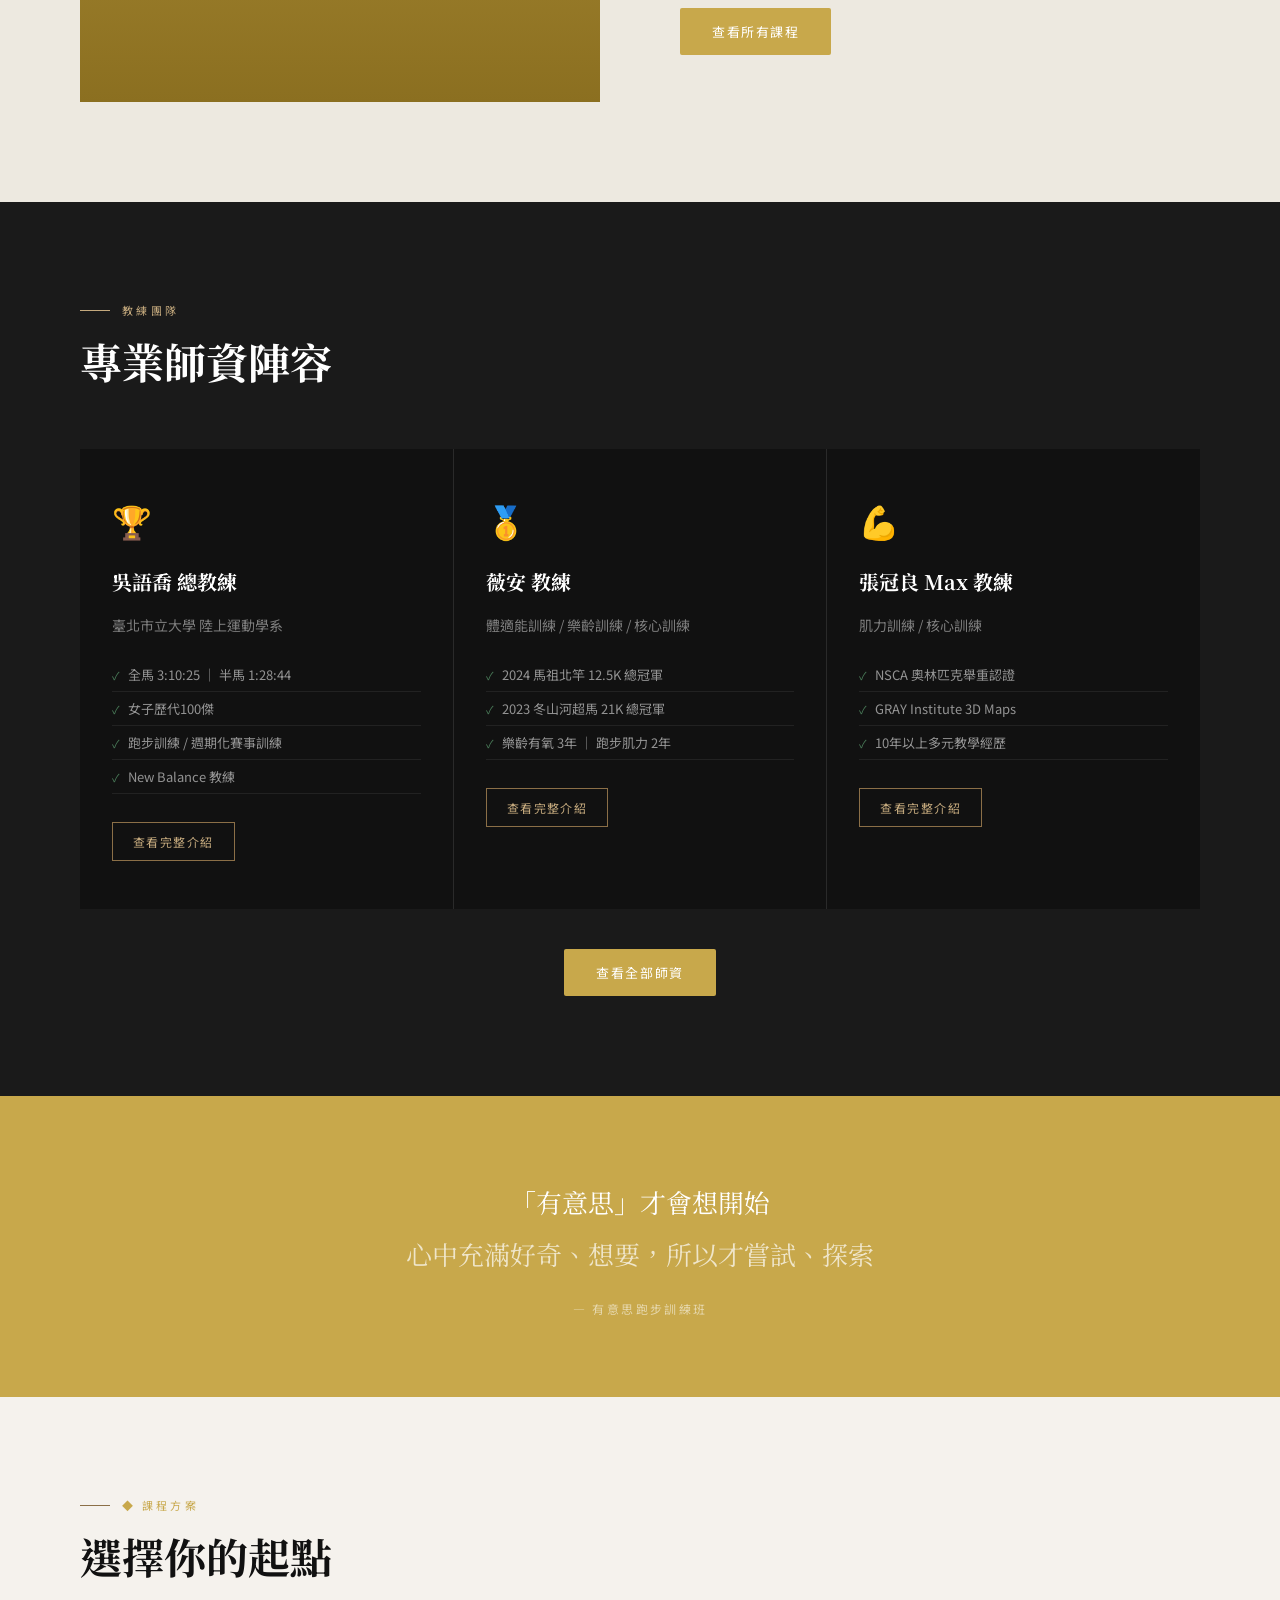
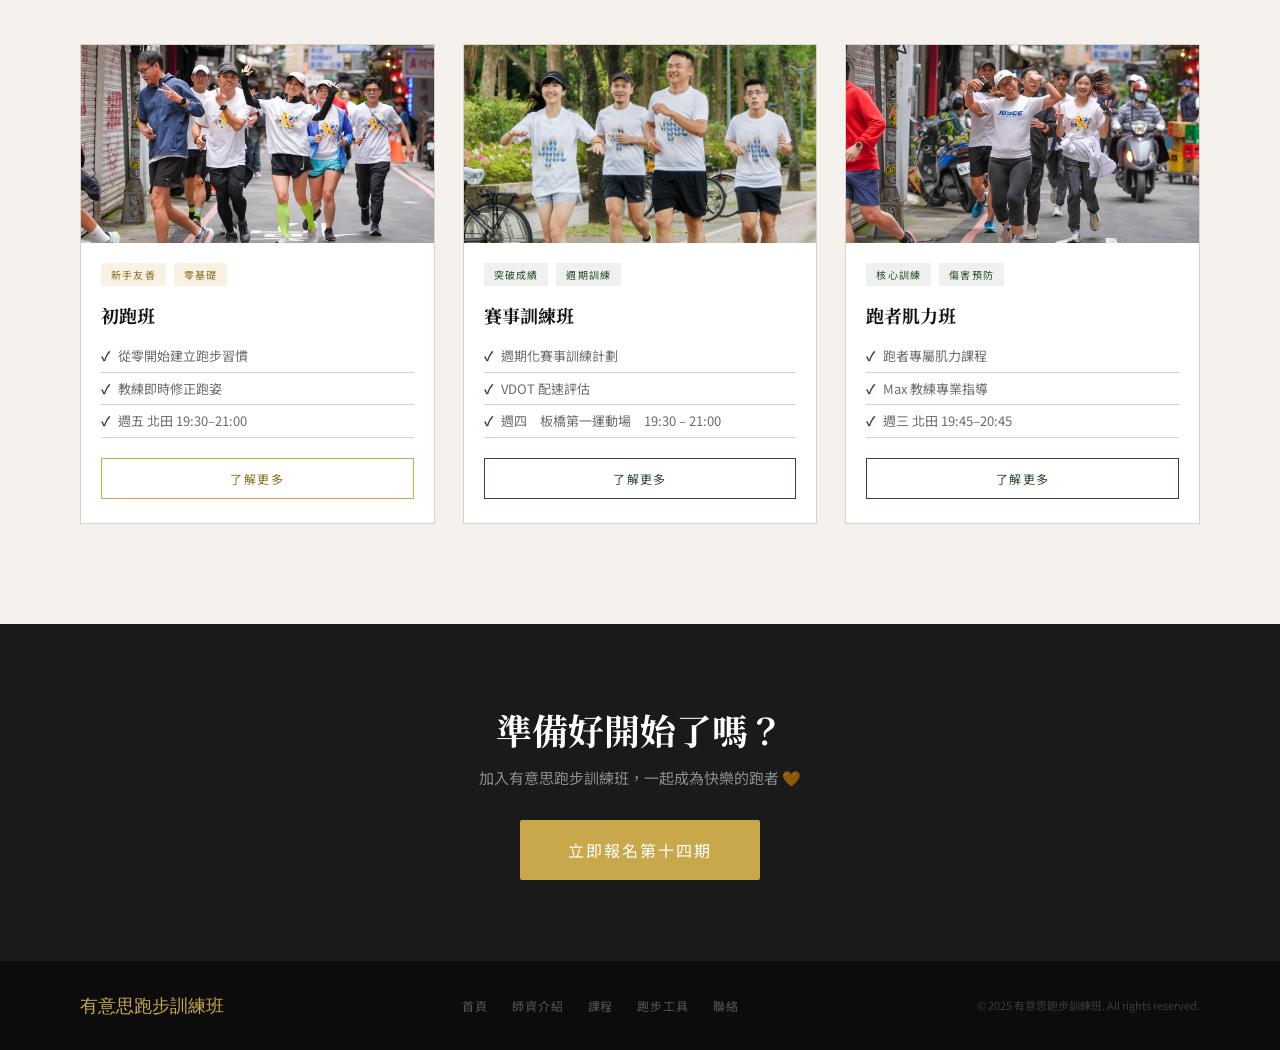
==== commit ca182003: "Add files via upload" ====
--- a/index.html
+++ b/index.html
@@ -33,6 +33,7 @@
     <li><a href="coaches.html">師資介紹</a></li>
     <li><a href="courses.html">課程方案</a></li>
     <li><a href="calculator.html">跑步工具</a></li>
+    <li><a href="supplement.html">補給站</a></li>
     <li><a href="nutrition.html">補給指南</a></li>
     <li><a href="contact.html">聯絡我們</a></li>
     <li><a href="courses.html" class="nav-cta">立即報名</a></li>
@@ -40,7 +41,7 @@
 </nav>
 
 <!-- HERO -->
-<div class="hero-wrap">
+<section class="hero" style="padding:0;padding-top:68px;">
   <div class="hero-left">
     <div class="hero-tag">第十四期 跑步訓練營 熱烈招生中</div>
     <h1 class="hero-title">「有意思」<br><em>才會想開始</em></h1>
@@ -50,28 +51,28 @@
       讓跑步成為生活中「有意思」的樣子。
     </p>
     <div class="hero-btns">
-      <a href="courses.html" class="btn-primary" style="background:var(--gold);">課程報名</a>
-      <a href="coaches.html" class="btn-secondary" style="color:var(--gold-dark);border-color:var(--gold);">師資介紹</a>
+      <a href="courses.html" class="btn-primary" style="background:#c8a84b;">課程報名</a>
+      <a href="calculator.html" class="btn-secondary" style="color:#8b6f20;border-color:#c8a84b;">跑步工具</a>
     </div>
     <div class="hero-stats">
-      <div><div class="hs-num">14+</div><div class="hs-label">已辦期數</div></div>
-      <div><div class="hs-num">5</div><div class="hs-label">專業師資</div></div>
-      <div><div class="hs-num">💛</div><div class="hs-label">快樂跑者</div></div>
-    </div>
-  </div>
-  <div class="hero-right">
-    <img src="images/hero-group.jpg" alt="有意思跑步訓練班" onerror="this.style.display='none'">
-    <div class="hero-badge">
+      <div class="stat"><div class="stat-num" style="color:#c8a84b;">14+</div><div class="stat-label">已辦期數</div></div>
+      <div class="stat"><div class="stat-num" style="color:#c8a84b;">5</div><div class="stat-label">專業師資</div></div>
+      <div class="stat"><div class="stat-num" style="color:#c8a84b;">💛</div><div class="stat-label">快樂跑者</div></div>
+    </div>
+  </div>
+  <div class="hero-right" style="position:relative;overflow:hidden;background:linear-gradient(160deg,#c8a84b 0%,#e8c96b 50%,#f5e08a 100%);">
+    <img src="images/hero-group.jpg" alt="有意思跑步訓練班" style="position:absolute;inset:0;width:100%;height:100%;object-fit:cover;object-position:center;" onerror="this.remove()">
+    <div style="position:absolute;inset:0;display:flex;align-items:center;justify-content:center;z-index:0;">
+      <div style="text-align:center;">
+        <div style="font-family:'Noto Serif TC',serif;font-size:100px;color:rgba(139,100,20,0.12);font-weight:900;line-height:1;">有意思</div>
+        <div style="font-size:12px;letter-spacing:0.3em;color:rgba(139,100,20,0.4);margin-top:8px;">JOYCE RUN CLUB</div>
+      </div>
+    </div>
+    <div class="hero-badge" style="position:absolute;bottom:40px;left:40px;z-index:2;">
       <p>從這開始種下屬於自己初心的種子<br><strong>成為一位快樂的跑者 🧡</strong></p>
     </div>
   </div>
-</div>
-
-<!-- LOGO BAR -->
-<div class="logo-bar">
-  <img src="images/logo-yoysis.png" alt="有意思 Logo" onerror="this.style.display='none'">
-  <div class="logo-bar-name">有意思跑步訓練班</div>
-</div>
+</section>
 
 <!-- MARQUEE -->
 <div class="marquee-wrap" style="background:#c8a84b;">
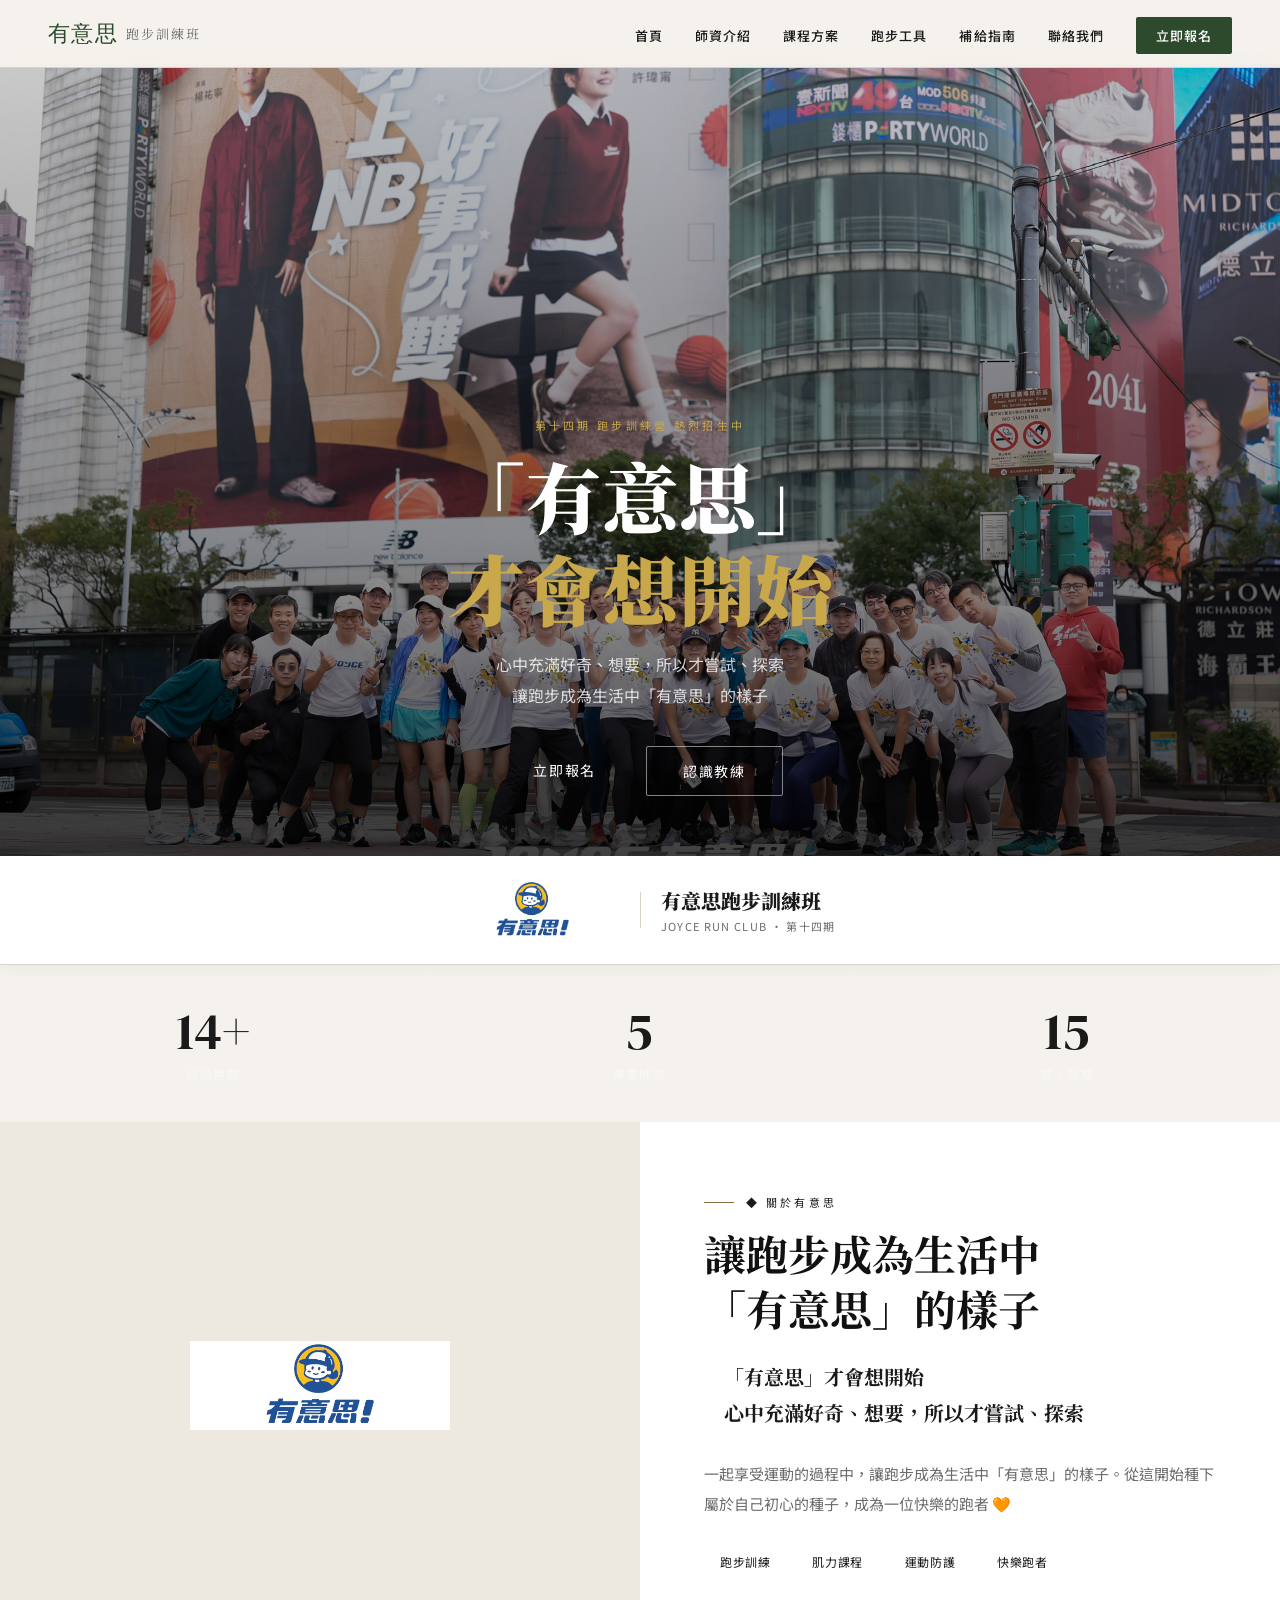
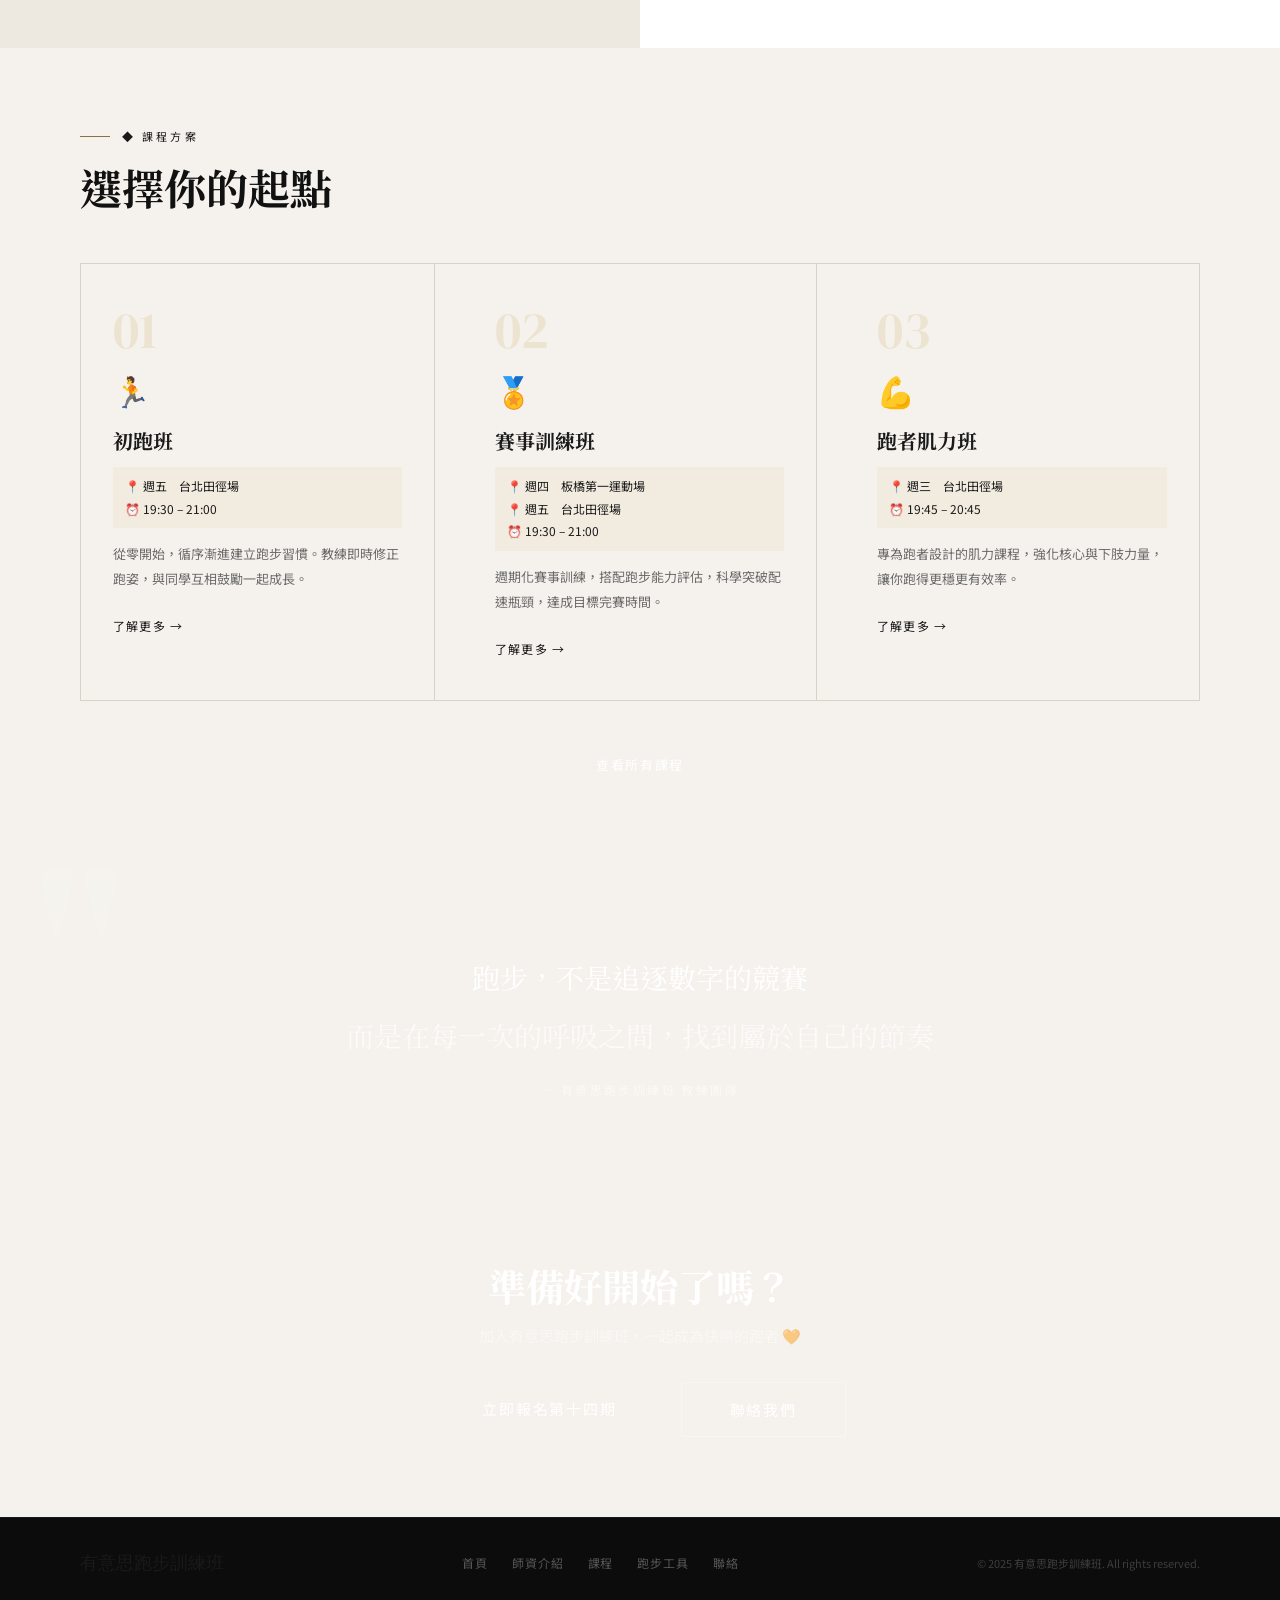
==== commit 1647a340: "Add files via upload" ====
--- a/index.html
+++ b/index.html
@@ -3,23 +3,78 @@
 <head>
 <meta charset="UTF-8">
 <meta name="viewport" content="width=device-width, initial-scale=1.0">
-<title>首頁 - 有意思跑步訓練班</title>
+<title>有意思跑步訓練班</title>
 <link rel="stylesheet" href="css/style.css">
 <link href="https://fonts.googleapis.com/css2?family=Noto+Serif+TC:wght@400;700;900&family=Noto+Sans+TC:wght@300;400;500;700&family=DM+Serif+Display&display=swap" rel="stylesheet">
 <style>
-.hero { display:grid; grid-template-columns:1fr 1fr; min-height:100vh; padding-top:68px; }
-.hero-left { display:flex; flex-direction:column; justify-content:center; padding:80px 60px 80px 80px; }
-.hero-right { position:relative; overflow:hidden; }
-.hero-right img { width:100%; height:100%; object-fit:cover; display:block; }
-.hero-right-fallback {
-  width:100%; height:100%; min-height:500px;
-  background:linear-gradient(160deg,#c8a84b 0%,#e8c96b 50%,#f5e08a 100%);
-  display:flex; align-items:center; justify-content:center;
-}
+/* HERO 全寬大圖 */
+.hero-full{width:100%;height:88vh;min-height:560px;position:relative;overflow:hidden;margin-top:64px;}
+.hero-full img{width:100%;height:100%;object-fit:cover;object-position:center 35%;display:block;}
+.hero-overlay{position:absolute;inset:0;background:linear-gradient(to bottom,rgba(0,0,0,0.15) 0%,rgba(0,0,0,0.4) 60%,rgba(0,0,0,0.75) 100%);}
+.hero-text{position:absolute;bottom:0;left:0;right:0;padding:60px;text-align:center;color:#fff;}
+.hero-eyebrow{font-size:11px;letter-spacing:0.3em;color:#c8a84b;text-transform:uppercase;margin-bottom:16px;display:block;}
+.hero-h1{font-family:'Noto Serif TC',serif;font-size:clamp(40px,6vw,80px);font-weight:900;line-height:1.2;margin-bottom:16px;}
+.hero-h1 em{font-style:normal;color:#c8a84b;}
+.hero-p{font-size:16px;color:rgba(255,255,255,0.8);line-height:1.9;margin-bottom:36px;max-width:500px;margin-left:auto;margin-right:auto;}
+.hero-btns{display:flex;gap:14px;justify-content:center;flex-wrap:wrap;}
+/* LOGO BAR */
+.logo-bar{background:#fff;padding:24px 80px;display:flex;align-items:center;justify-content:center;gap:20px;border-bottom:1px solid var(--border);box-shadow:0 2px 16px rgba(0,0,0,0.05);}
+.logo-bar img{height:60px;object-fit:contain;}
+.logo-bar-sep{width:1px;height:36px;background:var(--border);}
+.logo-bar-name{font-family:'Noto Serif TC',serif;font-size:20px;font-weight:900;color:var(--gold-dark);}
+.logo-bar-sub{font-size:11px;color:var(--muted);letter-spacing:0.12em;margin-top:3px;}
+/* STATS */
+.stats-strip{display:grid;grid-template-columns:repeat(3,1fr);background:var(--dark);}
+.ss-item{padding:40px 20px;text-align:center;border-right:1px solid rgba(255,255,255,0.07);}
+.ss-item:last-child{border-right:none;}
+.ss-num{font-family:'DM Serif Display',serif;font-size:52px;color:var(--gold);line-height:1;}
+.ss-label{font-size:12px;color:rgba(255,255,255,0.45);margin-top:8px;letter-spacing:0.1em;}
+/* ABOUT */
+.about-wrap{display:grid;grid-template-columns:1fr 1fr;min-height:520px;}
+.about-logo-side{display:flex;align-items:center;justify-content:center;padding:64px;background:var(--cream);}
+.about-logo-side img{max-width:260px;width:100%;height:auto;}
+.about-text-side{padding:72px 64px;display:flex;flex-direction:column;justify-content:center;background:#fff;}
+.about-quote{font-family:'Noto Serif TC',serif;font-size:20px;font-weight:700;color:var(--gold-dark);border-left:4px solid var(--gold);padding-left:20px;margin-bottom:28px;line-height:1.8;}
+.about-desc{font-size:15px;color:var(--muted);line-height:2;margin-bottom:28px;}
+.about-chips{display:flex;flex-wrap:wrap;gap:10px;}
+.about-chip{font-size:12px;padding:6px 16px;border:1.5px solid var(--gold);color:var(--gold-dark);border-radius:2px;letter-spacing:0.05em;}
+/* COURSES */
+.courses-wrap{padding:80px;background:var(--off-white);}
+.courses-grid{display:grid;grid-template-columns:repeat(3,1fr);border:1px solid var(--border);margin-top:48px;}
+.c-col{padding:40px 32px;border-right:1px solid var(--border);transition:background .25s;}
+.c-col:last-child{border-right:none;}
+.c-col:hover{background:#fff;}
+.c-num{font-family:'DM Serif Display',serif;font-size:52px;color:rgba(200,168,75,0.18);line-height:1;margin-bottom:12px;}
+.c-icon{font-size:30px;margin-bottom:14px;}
+.c-title{font-family:'Noto Serif TC',serif;font-size:20px;font-weight:700;margin-bottom:12px;}
+.c-time{font-size:12px;color:var(--gold-dark);background:rgba(200,168,75,0.08);border-left:3px solid var(--gold);padding:8px 12px;margin-bottom:14px;line-height:1.9;}
+.c-desc{font-size:13px;color:var(--muted);line-height:1.9;margin-bottom:20px;}
+.c-link{font-size:12px;letter-spacing:0.1em;color:var(--gold-dark);text-decoration:none;border-bottom:1px solid var(--gold);padding-bottom:3px;display:inline-block;}
+/* QUOTE */
+.quote-wrap{background:var(--gold);padding:80px 40px;text-align:center;position:relative;overflow:hidden;}
+.quote-wrap::before{content:'"';position:absolute;top:-30px;left:32px;font-family:'DM Serif Display',serif;font-size:220px;color:rgba(255,255,255,0.08);line-height:1;}
+.quote-main{font-family:'Noto Serif TC',serif;font-size:clamp(18px,2.5vw,28px);color:#fff;line-height:2.1;max-width:660px;margin:0 auto 16px;position:relative;}
+.quote-main em{font-style:normal;color:rgba(255,255,255,0.65);}
+.quote-by{font-size:12px;letter-spacing:0.2em;color:rgba(255,255,255,0.55);}
+/* CTA */
+.cta-wrap{background:var(--dark);padding:80px 40px;text-align:center;}
+.cta-wrap h2{font-family:'Noto Serif TC',serif;font-size:clamp(22px,3vw,40px);color:#fff;margin-bottom:12px;}
+.cta-wrap p{font-size:15px;color:rgba(255,255,255,0.45);margin-bottom:36px;}
+/* MOBILE */
 @media(max-width:900px){
-  .hero{grid-template-columns:1fr;}
-  .hero-right{display:none;}
-  .hero-left{padding:60px 24px;}
+  .hero-full{height:72vh;min-height:480px;}
+  .hero-text{padding:32px 20px;}
+  .logo-bar{padding:18px 20px;}
+  .stats-strip{grid-template-columns:1fr;}
+  .ss-item{border-right:none;border-bottom:1px solid rgba(255,255,255,0.07);padding:28px;}
+  .about-wrap{grid-template-columns:1fr;}
+  .about-logo-side{padding:40px 24px;}
+  .about-text-side{padding:40px 24px;}
+  .courses-wrap{padding:48px 20px;}
+  .courses-grid{grid-template-columns:1fr;}
+  .c-col{border-right:none;border-bottom:1px solid var(--border);}
+  .quote-wrap{padding:60px 24px;}
+  .cta-wrap{padding:60px 24px;}
 }
 </style>
 </head>
@@ -33,214 +88,117 @@
     <li><a href="coaches.html">師資介紹</a></li>
     <li><a href="courses.html">課程方案</a></li>
     <li><a href="calculator.html">跑步工具</a></li>
-    <li><a href="supplement.html">補給站</a></li>
     <li><a href="nutrition.html">補給指南</a></li>
     <li><a href="contact.html">聯絡我們</a></li>
     <li><a href="courses.html" class="nav-cta">立即報名</a></li>
   </ul>
 </nav>
 
-<!-- HERO -->
-<section class="hero" style="padding:0;padding-top:68px;">
-  <div class="hero-left">
-    <div class="hero-tag">第十四期 跑步訓練營 熱烈招生中</div>
-    <h1 class="hero-title">「有意思」<br><em>才會想開始</em></h1>
-    <p class="hero-sub">
-      心中充滿好奇、想要，所以才嘗試、探索。<br>
-      一起享受運動的過程中，<br>
-      讓跑步成為生活中「有意思」的樣子。
-    </p>
+<!-- ① 大圖 Hero -->
+<div class="hero-full">
+  <img src="images/hero-group.jpg" alt="有意思跑步訓練班" onerror="this.style.display='none'">
+  <div class="hero-overlay"></div>
+  <div class="hero-text">
+    <span class="hero-eyebrow">第十四期 跑步訓練營 熱烈招生中</span>
+    <h1 class="hero-h1">「有意思」<br><em>才會想開始</em></h1>
+    <p class="hero-p">心中充滿好奇、想要，所以才嘗試、探索<br>讓跑步成為生活中「有意思」的樣子</p>
     <div class="hero-btns">
-      <a href="courses.html" class="btn-primary" style="background:#c8a84b;">課程報名</a>
-      <a href="calculator.html" class="btn-secondary" style="color:#8b6f20;border-color:#c8a84b;">跑步工具</a>
-    </div>
-    <div class="hero-stats">
-      <div class="stat"><div class="stat-num" style="color:#c8a84b;">14+</div><div class="stat-label">已辦期數</div></div>
-      <div class="stat"><div class="stat-num" style="color:#c8a84b;">5</div><div class="stat-label">專業師資</div></div>
-      <div class="stat"><div class="stat-num" style="color:#c8a84b;">💛</div><div class="stat-label">快樂跑者</div></div>
-    </div>
-  </div>
-  <div class="hero-right" style="position:relative;overflow:hidden;background:linear-gradient(160deg,#c8a84b 0%,#e8c96b 50%,#f5e08a 100%);">
-    <img src="images/hero-group.jpg" alt="有意思跑步訓練班" style="position:absolute;inset:0;width:100%;height:100%;object-fit:cover;object-position:center;" onerror="this.remove()">
-    <div style="position:absolute;inset:0;display:flex;align-items:center;justify-content:center;z-index:0;">
-      <div style="text-align:center;">
-        <div style="font-family:'Noto Serif TC',serif;font-size:100px;color:rgba(139,100,20,0.12);font-weight:900;line-height:1;">有意思</div>
-        <div style="font-size:12px;letter-spacing:0.3em;color:rgba(139,100,20,0.4);margin-top:8px;">JOYCE RUN CLUB</div>
-      </div>
-    </div>
-    <div class="hero-badge" style="position:absolute;bottom:40px;left:40px;z-index:2;">
-      <p>從這開始種下屬於自己初心的種子<br><strong>成為一位快樂的跑者 🧡</strong></p>
-    </div>
-  </div>
-</section>
-
-<!-- MARQUEE -->
-<div class="marquee-wrap" style="background:#c8a84b;">
-  <div class="marquee-track">
-    <span>跑步訓練</span><strong>✦</strong><span>肌力訓練</span><strong>✦</strong>
-    <span>體適能</span><strong>✦</strong><span>跑步能力預測</span><strong>✦</strong>
-    <span>配速計算</span><strong>✦</strong><span>心率五區</span><strong>✦</strong>
-    <span>最大攝氧量</span><strong>✦</strong><span>運動防護</span><strong>✦</strong>
-    <span>跑步訓練</span><strong>✦</strong><span>肌力訓練</span><strong>✦</strong>
-    <span>體適能</span><strong>✦</strong><span>跑步能力預測</span><strong>✦</strong>
-    <span>配速計算</span><strong>✦</strong><span>心率五區</span><strong>✦</strong>
-    <span>最大攝氧量</span><strong>✦</strong><span>運動防護</span><strong>✦</strong>
-  </div>
-</div>
-
-<!-- ABOUT -->
-<section class="about reveal" id="about">
-  <div class="about-visual">
-    <div class="about-img-box" style="background:linear-gradient(180deg,#c8a84b 0%,#8b6f20 100%);position:relative;overflow:hidden;">
-      <img src="images/hero-group2.jpg" alt="有意思跑步" style="position:absolute;inset:0;width:100%;height:100%;object-fit:cover;" onerror="this.style.display='none'">
-      <div class="big-char" style="color:rgba(255,255,255,0.15);position:relative;z-index:1;">有<br>意<br>思</div>
-    </div>
-    <div class="about-img-accent" style="border-color:#c8a84b;"></div>
-  </div>
-  <div class="about-text">
-    <div class="section-label" style="color:#c8a84b;">◆ 關於有意思</div>
+      <a href="courses.html" class="btn-primary" style="background:var(--gold);padding:14px 36px;font-size:14px;">立即報名</a>
+      <a href="coaches.html" class="btn-secondary" style="color:#fff;border-color:rgba(255,255,255,0.5);padding:14px 36px;font-size:14px;">認識教練</a>
+    </div>
+  </div>
+</div>
+
+<!-- ② Logo Bar -->
+<div class="logo-bar">
+  <img src="images/logo-yoysis.png" alt="有意思 Logo" onerror="this.style.display='none'">
+  <div class="logo-bar-sep"></div>
+  <div>
+    <div class="logo-bar-name">有意思跑步訓練班</div>
+    <div class="logo-bar-sub">JOYCE RUN CLUB · 第十四期</div>
+  </div>
+</div>
+
+<!-- ③ 數字條 -->
+<div class="stats-strip">
+  <div class="ss-item reveal"><div class="ss-num">14+</div><div class="ss-label">已辦期數</div></div>
+  <div class="ss-item reveal"><div class="ss-num">5</div><div class="ss-label">專業師資</div></div>
+  <div class="ss-item reveal"><div class="ss-num">15</div><div class="ss-label">堂 / 每期</div></div>
+</div>
+
+<!-- ④ 關於有意思 -->
+<div class="about-wrap reveal">
+  <div class="about-logo-side">
+    <img src="images/logo-yoysis.png" alt="有意思 Logo" onerror="this.style.display='none'">
+  </div>
+  <div class="about-text-side">
+    <div class="section-label" style="color:var(--gold-dark);">◆ 關於有意思</div>
     <h2 class="section-title">讓跑步成為生活中<br>「有意思」的樣子</h2>
-    <p>『有意思』才會想開始。心中充滿好奇、想要，所以才嘗試、探索。</p>
-    <p>一起享受運動的過程中，讓跑步成為生活中「有意思」的樣子。</p>
-    <p><strong>從這開始種下屬於自己初心的種子，成為一位快樂的跑者 🧡</strong></p>
-    <div class="philo-grid">
-      <div class="philo-card" data-char="有" style="border-color:#e8c96b;">
-        <h4 style="color:#8b6f20;">有意思</h4>
-        <p>心中充滿好奇與熱情，所以才願意嘗試、探索跑步的美好</p>
-      </div>
-      <div class="philo-card" data-char="跑" style="border-color:#e8c96b;">
-        <h4 style="color:#8b6f20;">快樂跑者</h4>
-        <p>跑步不只是訓練，而是找到屬於自己的節奏與初心</p>
-      </div>
-    </div>
-    <a href="courses.html" class="btn-primary" style="margin-top:32px;display:inline-block;background:#c8a84b;">查看所有課程</a>
-  </div>
-</section>
-
-<!-- COACHES PREVIEW -->
-<section class="features reveal" style="background:#1a1a1a;">
-  <div class="section-label light">教練團隊</div>
-  <h2 class="section-title light">專業師資陣容</h2>
-  <div class="features-grid">
-    <div class="feature-card">
-      <div class="feature-icon">🏆</div>
-      <h3>吳語喬 總教練</h3>
-      <p>臺北市立大學 陸上運動學系</p>
-      <ul>
-        <li>全馬 3:10:25 ｜ 半馬 1:28:44</li>
-        <li>女子歷代100傑</li>
-        <li>跑步訓練 / 週期化賽事訓練</li>
-        <li>New Balance 教練</li>
-      </ul>
-      <a href="coaches.html" class="feature-btn">查看完整介紹</a>
-    </div>
-    <div class="feature-card">
-      <div class="feature-icon">🥇</div>
-      <h3>薇安 教練</h3>
-      <p>體適能訓練 / 樂齡訓練 / 核心訓練</p>
-      <ul>
-        <li>2024 馬祖北竿 12.5K 總冠軍</li>
-        <li>2023 冬山河超馬 21K 總冠軍</li>
-        <li>樂齡有氧 3年 ｜ 跑步肌力 2年</li>
-      </ul>
-      <a href="coaches.html" class="feature-btn">查看完整介紹</a>
-    </div>
-    <div class="feature-card">
-      <div class="feature-icon">💪</div>
-      <h3>張冠良 Max 教練</h3>
-      <p>肌力訓練 / 核心訓練</p>
-      <ul>
-        <li>NSCA 奧林匹克舉重認證</li>
-        <li>GRAY Institute 3D Maps</li>
-        <li>10年以上多元教學經歷</li>
-      </ul>
-      <a href="coaches.html" class="feature-btn">查看完整介紹</a>
-    </div>
-  </div>
-  <div style="text-align:center;margin-top:40px;">
-    <a href="coaches.html" class="btn-primary" style="background:#c8a84b;">查看全部師資</a>
-  </div>
-</section>
-
-<!-- QUOTE -->
-<div class="quote-section reveal" style="background:#c8a84b;">
-  <blockquote class="quote-text">
-    「有意思」才會想開始<br>
-    <em>心中充滿好奇、想要，所以才嘗試、探索</em>
-  </blockquote>
-  <div class="quote-author">— 有意思跑步訓練班</div>
-</div>
-
-<!-- COURSES PREVIEW -->
-<section class="courses-preview reveal" id="courses">
-  <div class="section-label" style="color:#c8a84b;">◆ 課程方案</div>
+    <div class="about-quote">「有意思」才會想開始<br>心中充滿好奇、想要，所以才嘗試、探索</div>
+    <p class="about-desc">一起享受運動的過程中，讓跑步成為生活中「有意思」的樣子。從這開始種下屬於自己初心的種子，成為一位快樂的跑者 🧡</p>
+    <div class="about-chips">
+      <span class="about-chip">跑步訓練</span>
+      <span class="about-chip">肌力課程</span>
+      <span class="about-chip">運動防護</span>
+      <span class="about-chip">快樂跑者</span>
+    </div>
+  </div>
+</div>
+
+<!-- ⑤ 課程方案 -->
+<section class="courses-wrap reveal">
+  <div class="section-label" style="color:var(--gold-dark);">◆ 課程方案</div>
   <h2 class="section-title">選擇你的起點</h2>
   <div class="courses-grid">
-    <div class="course-card">
-      <div class="course-img-box" style="background:linear-gradient(135deg,#c8a84b,#e8c96b);overflow:hidden;">
-        <img src="images/course-beginner.jpg" alt="初跑班" style="width:100%;height:100%;object-fit:cover;" onerror="this.parentElement.innerHTML='<span style=font-family:Noto Serif TC,serif;font-size:40px;color:rgba(139,100,20,0.3);font-weight:900;>初跑班</span>'">
-      </div>
-      <div class="course-tags">
-        <span class="tag" style="color:#8b6f20;background:rgba(200,168,75,0.15);">新手友善</span>
-        <span class="tag" style="color:#8b6f20;background:rgba(200,168,75,0.15);">零基礎</span>
-      </div>
-      <div class="course-body">
-        <h3>初跑班</h3>
-        <ul>
-          <li><span>✓</span> 從零開始建立跑步習慣</li>
-          <li><span>✓</span> 教練即時修正跑姿</li>
-          <li><span>✓</span> 週五 北田 19:30–21:00</li>
-        </ul>
-        <a href="courses.html" class="course-btn" style="color:#8b6f20;border-color:#c8a84b;">了解更多</a>
-      </div>
-    </div>
-    <div class="course-card">
-      <div class="course-img-box" style="background:linear-gradient(135deg,#2d4a2d,#4a7c59);overflow:hidden;">
-        <img src="images/course-race.jpg" alt="賽事班" style="width:100%;height:100%;object-fit:cover;" onerror="this.parentElement.innerHTML='<span style=font-size:40px;color:rgba(255,255,255,0.2);font-weight:900;>賽事班</span>'">
-      </div>
-      <div class="course-tags">
-        <span class="tag">突破成績</span><span class="tag">週期訓練</span>
-      </div>
-      <div class="course-body">
-        <h3>賽事訓練班</h3>
-        <ul>
-          <li><span>✓</span> 週期化賽事訓練計劃</li>
-          <li><span>✓</span> VDOT 配速評估</li>
-          <li><span>✓</span> 週四　板橋第一運動場　19:30 – 21:00</li>
-        </ul>
-        <a href="courses.html" class="course-btn">了解更多</a>
-      </div>
-    </div>
-    <div class="course-card">
-      <div class="course-img-box" style="background:linear-gradient(135deg,#1a1a1a,#444);overflow:hidden;">
-        <img src="images/course-strength.jpg" alt="肌力班" style="width:100%;height:100%;object-fit:cover;" onerror="this.parentElement.innerHTML='<span style=font-size:40px;color:rgba(255,255,255,0.2);font-weight:900;>肌力班</span>'">
-      </div>
-      <div class="course-tags">
-        <span class="tag">核心訓練</span><span class="tag">傷害預防</span>
-      </div>
-      <div class="course-body">
-        <h3>跑者肌力班</h3>
-        <ul>
-          <li><span>✓</span> 跑者專屬肌力課程</li>
-          <li><span>✓</span> Max 教練專業指導</li>
-          <li><span>✓</span> 週三 北田 19:45–20:45</li>
-        </ul>
-        <a href="courses.html" class="course-btn">了解更多</a>
-      </div>
-    </div>
+    <div class="c-col">
+      <div class="c-num">01</div>
+      <div class="c-icon">🏃</div>
+      <div class="c-title">初跑班</div>
+      <div class="c-time">📍 週五　台北田徑場<br>⏰ 19:30 – 21:00</div>
+      <p class="c-desc">從零開始，循序漸進建立跑步習慣。教練即時修正跑姿，與同學互相鼓勵一起成長。</p>
+      <a href="courses.html" class="c-link">了解更多 →</a>
+    </div>
+    <div class="c-col">
+      <div class="c-num">02</div>
+      <div class="c-icon">🏅</div>
+      <div class="c-title">賽事訓練班</div>
+      <div class="c-time">📍 週四　板橋第一運動場<br>📍 週五　台北田徑場<br>⏰ 19:30 – 21:00</div>
+      <p class="c-desc">週期化賽事訓練，搭配跑步能力評估，科學突破配速瓶頸，達成目標完賽時間。</p>
+      <a href="courses.html" class="c-link">了解更多 →</a>
+    </div>
+    <div class="c-col">
+      <div class="c-num">03</div>
+      <div class="c-icon">💪</div>
+      <div class="c-title">跑者肌力班</div>
+      <div class="c-time">📍 週三　台北田徑場<br>⏰ 19:45 – 20:45</div>
+      <p class="c-desc">專為跑者設計的肌力課程，強化核心與下肢力量，讓你跑得更穩更有效率。</p>
+      <a href="courses.html" class="c-link">了解更多 →</a>
+    </div>
+  </div>
+  <div style="text-align:center;margin-top:40px;">
+    <a href="courses.html" class="btn-primary" style="background:var(--gold);">查看所有課程</a>
   </div>
 </section>
 
-<!-- CTA -->
-<section class="cta-banner reveal" style="background:#1a1a1a;">
+<!-- ⑥ 金句 -->
+<div class="quote-wrap reveal">
+  <p class="quote-main">跑步，不是追逐數字的競賽<br><em>而是在每一次的呼吸之間，找到屬於自己的節奏</em></p>
+  <div class="quote-by">— 有意思跑步訓練班 教練團隊</div>
+</div>
+
+<!-- ⑦ CTA -->
+<section class="cta-wrap reveal">
   <h2>準備好開始了嗎？</h2>
   <p>加入有意思跑步訓練班，一起成為快樂的跑者 🧡</p>
-  <a href="contact.html" class="btn-primary btn-large" style="background:#c8a84b;">立即報名第十四期</a>
+  <div style="display:flex;gap:16px;justify-content:center;flex-wrap:wrap;">
+    <a href="courses.html" class="btn-primary" style="background:var(--gold);padding:16px 48px;font-size:15px;">立即報名第十四期</a>
+    <a href="contact.html" class="btn-secondary" style="color:#fff;border-color:rgba(255,255,255,0.3);padding:16px 48px;font-size:15px;">聯絡我們</a>
+  </div>
 </section>
 
 <footer>
   <div class="footer-inner">
-    <div class="footer-brand" style="color:#c8a84b;">有意思跑步訓練班</div>
+    <div class="footer-brand" style="color:var(--gold);">有意思跑步訓練班</div>
     <div class="footer-links-group">
       <a href="index.html">首頁</a>
       <a href="coaches.html">師資介紹</a>
